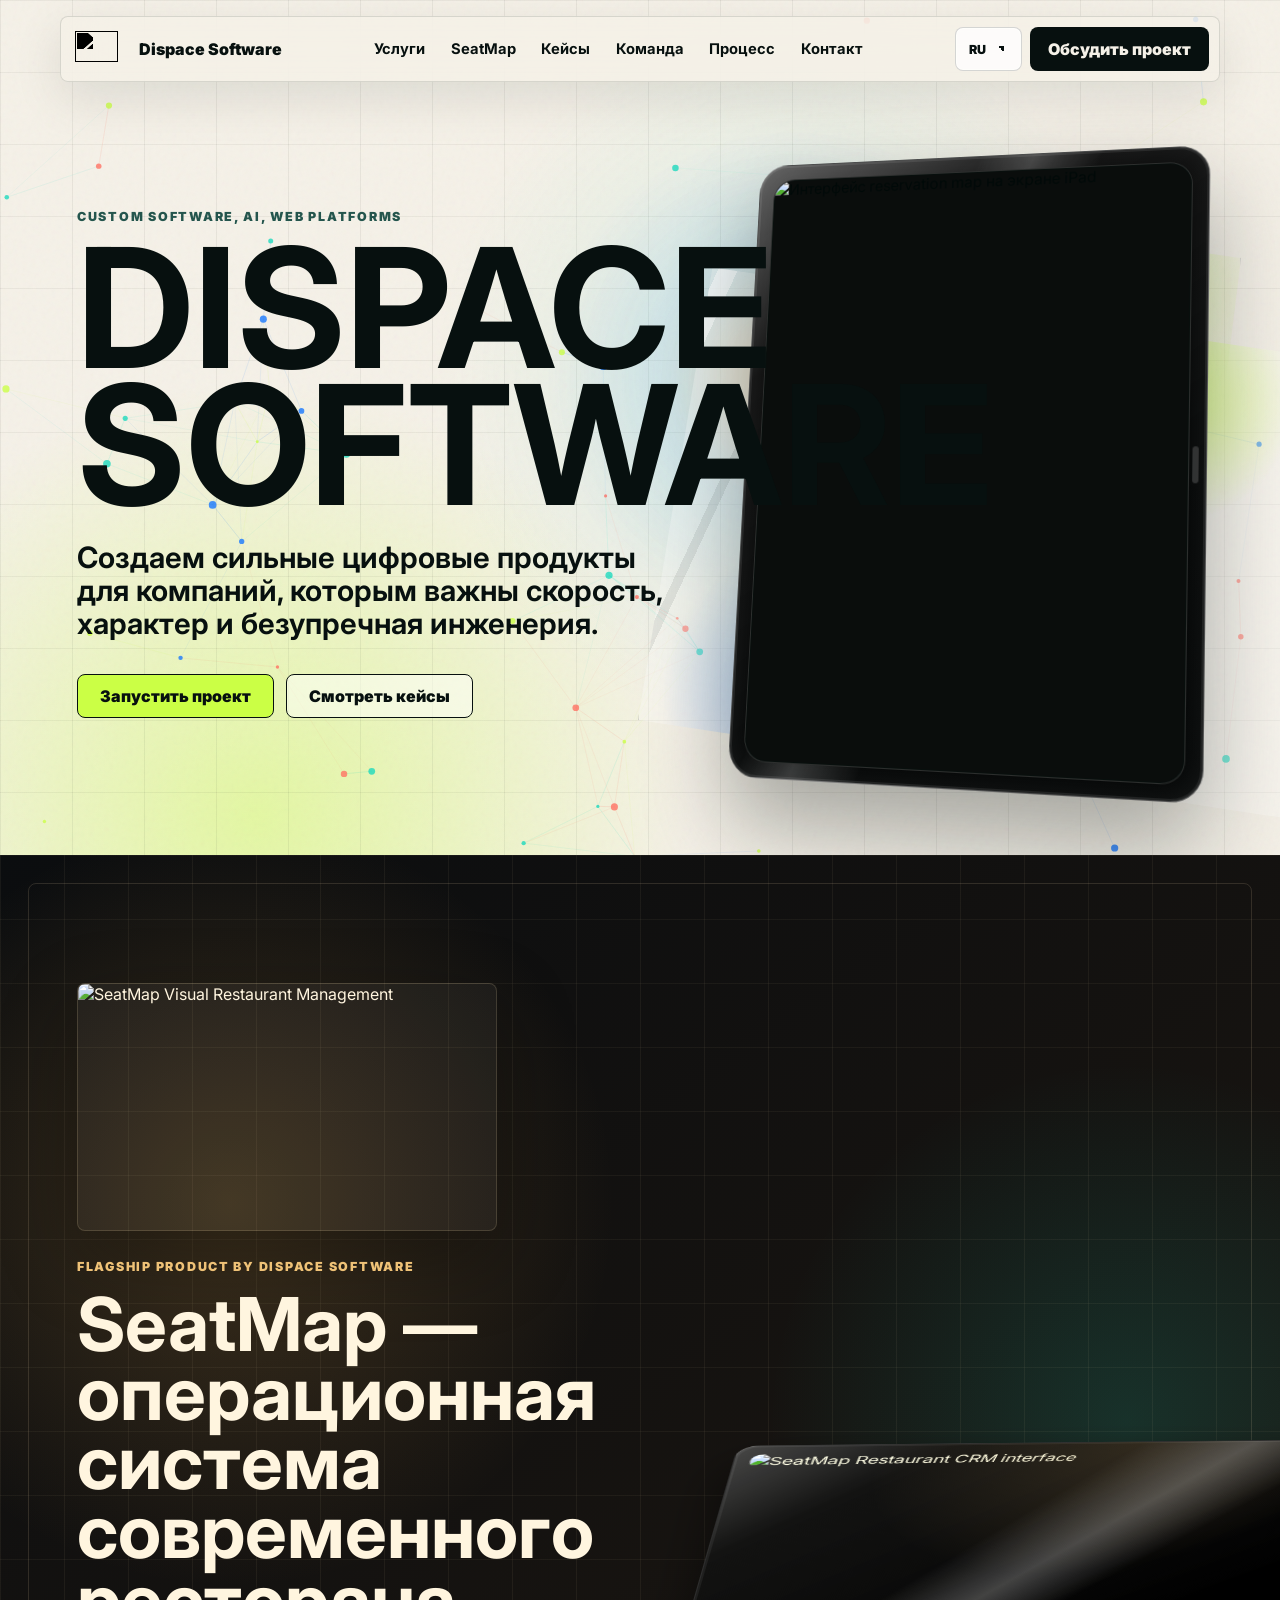
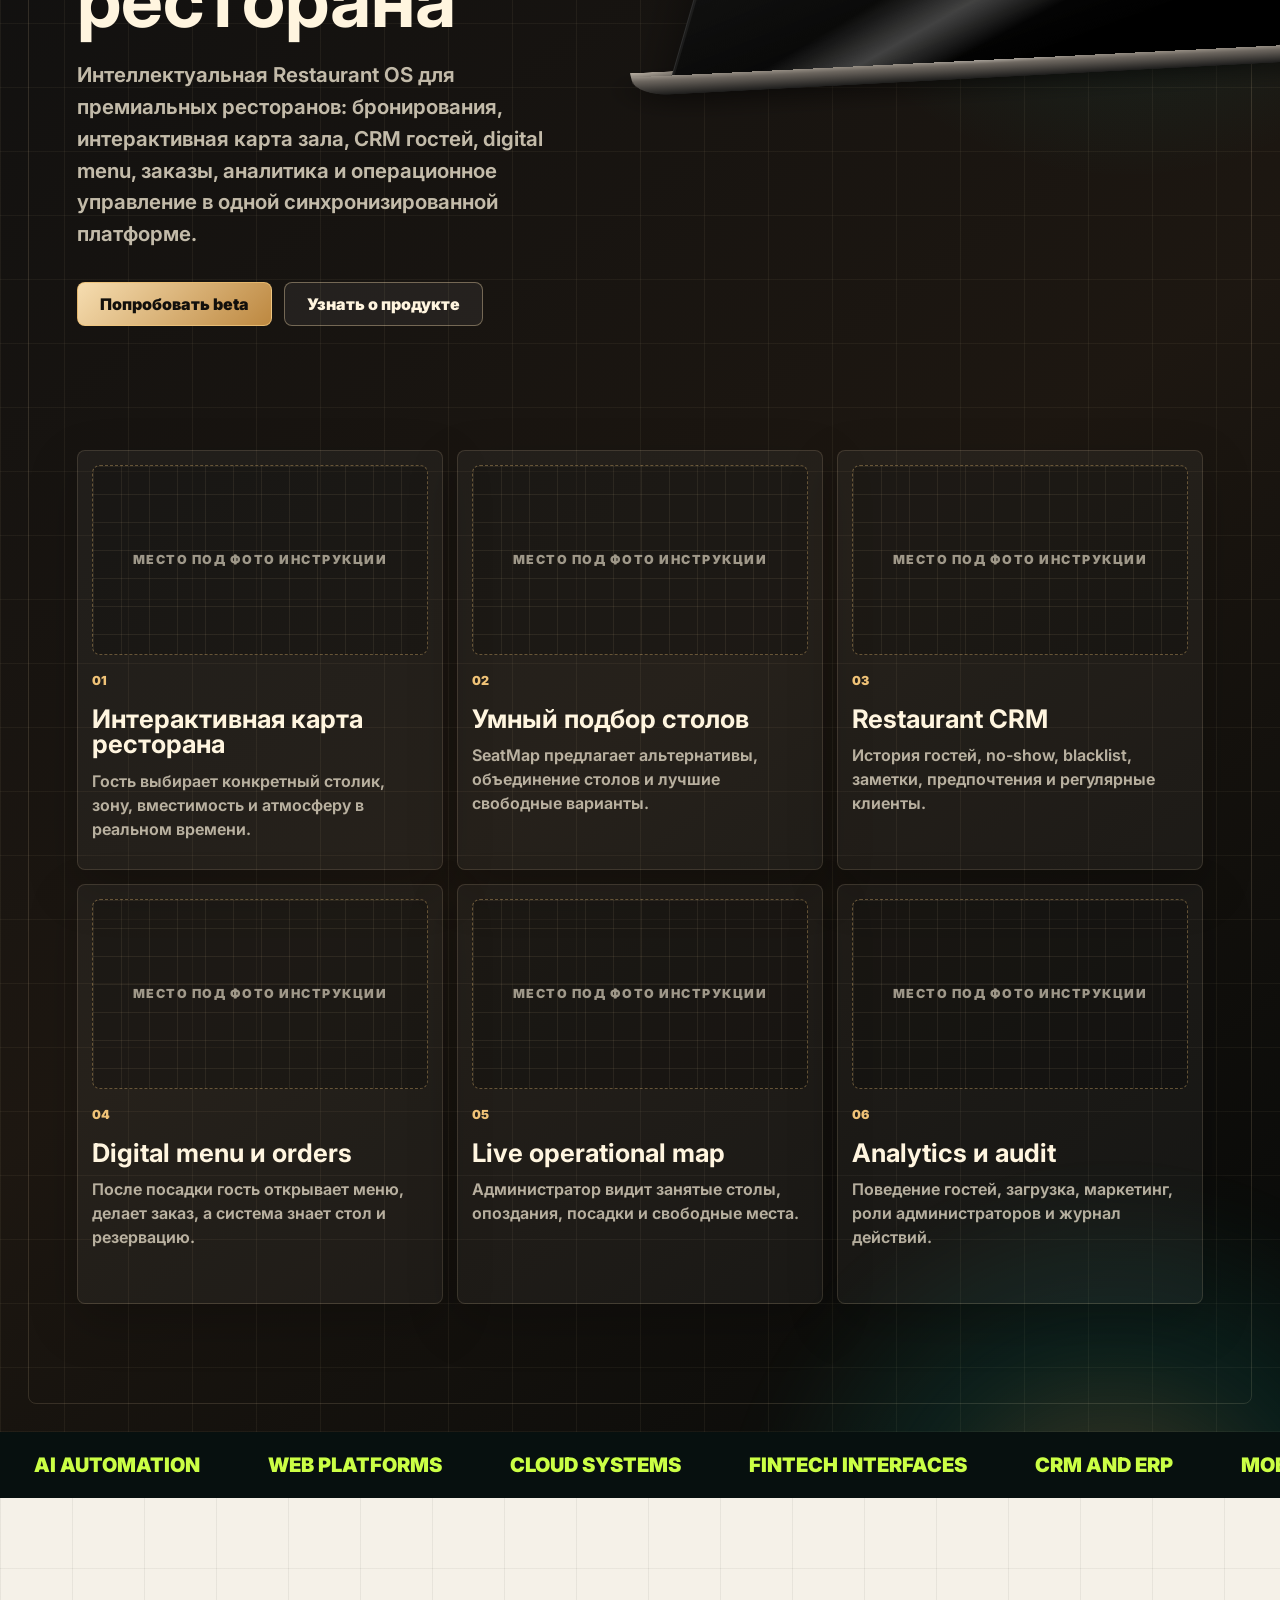
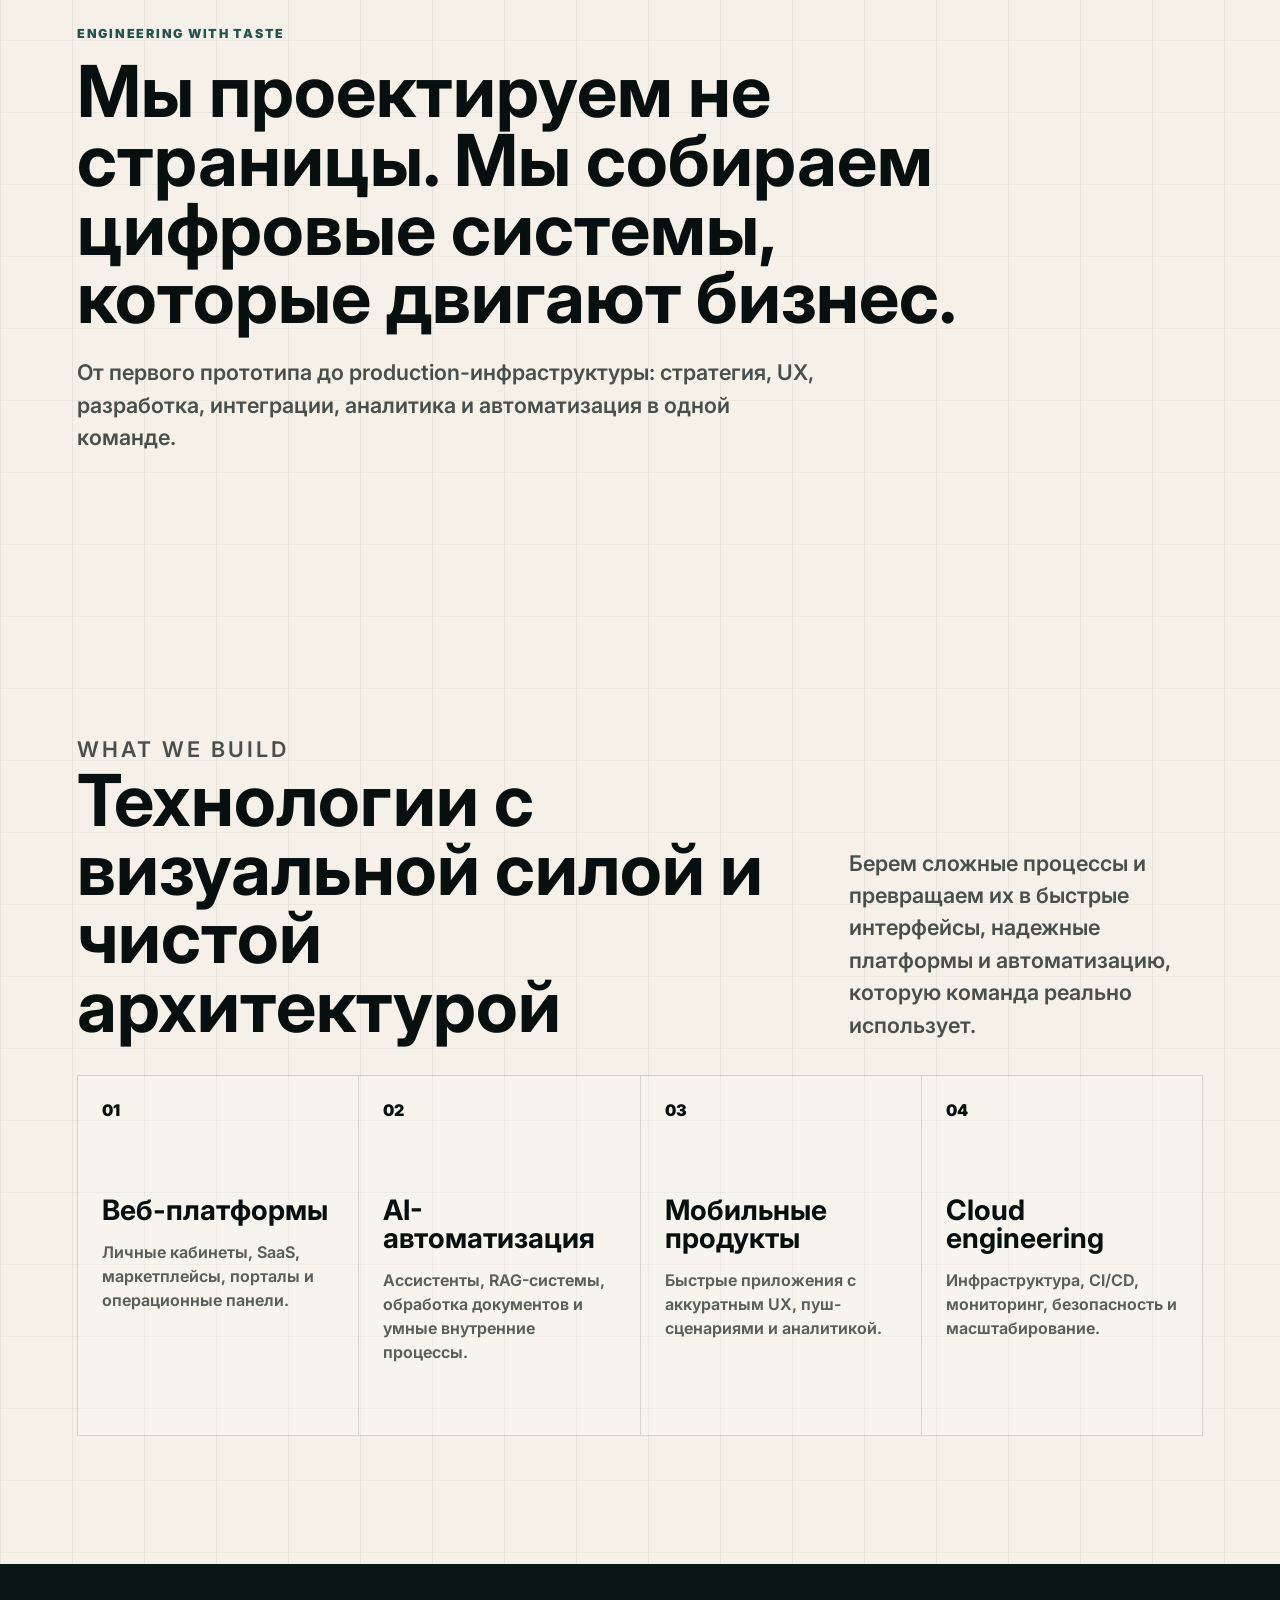
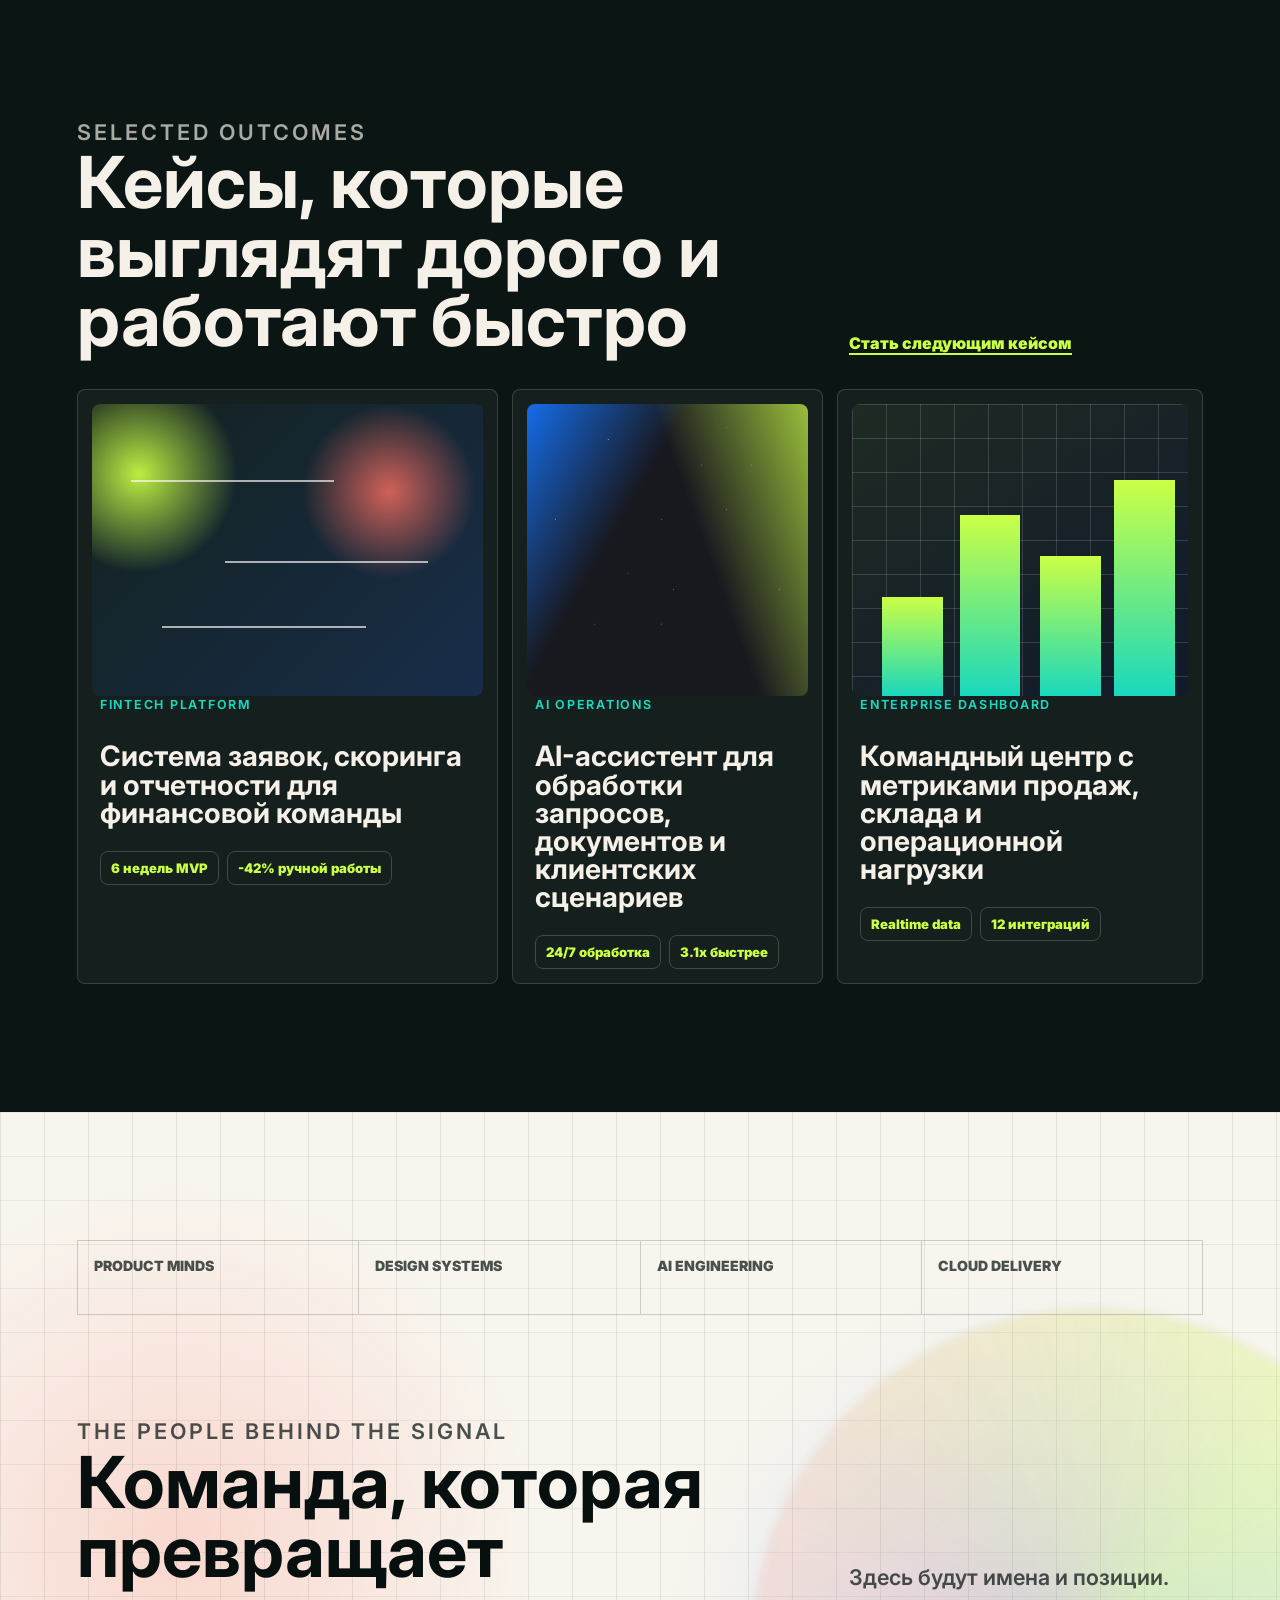
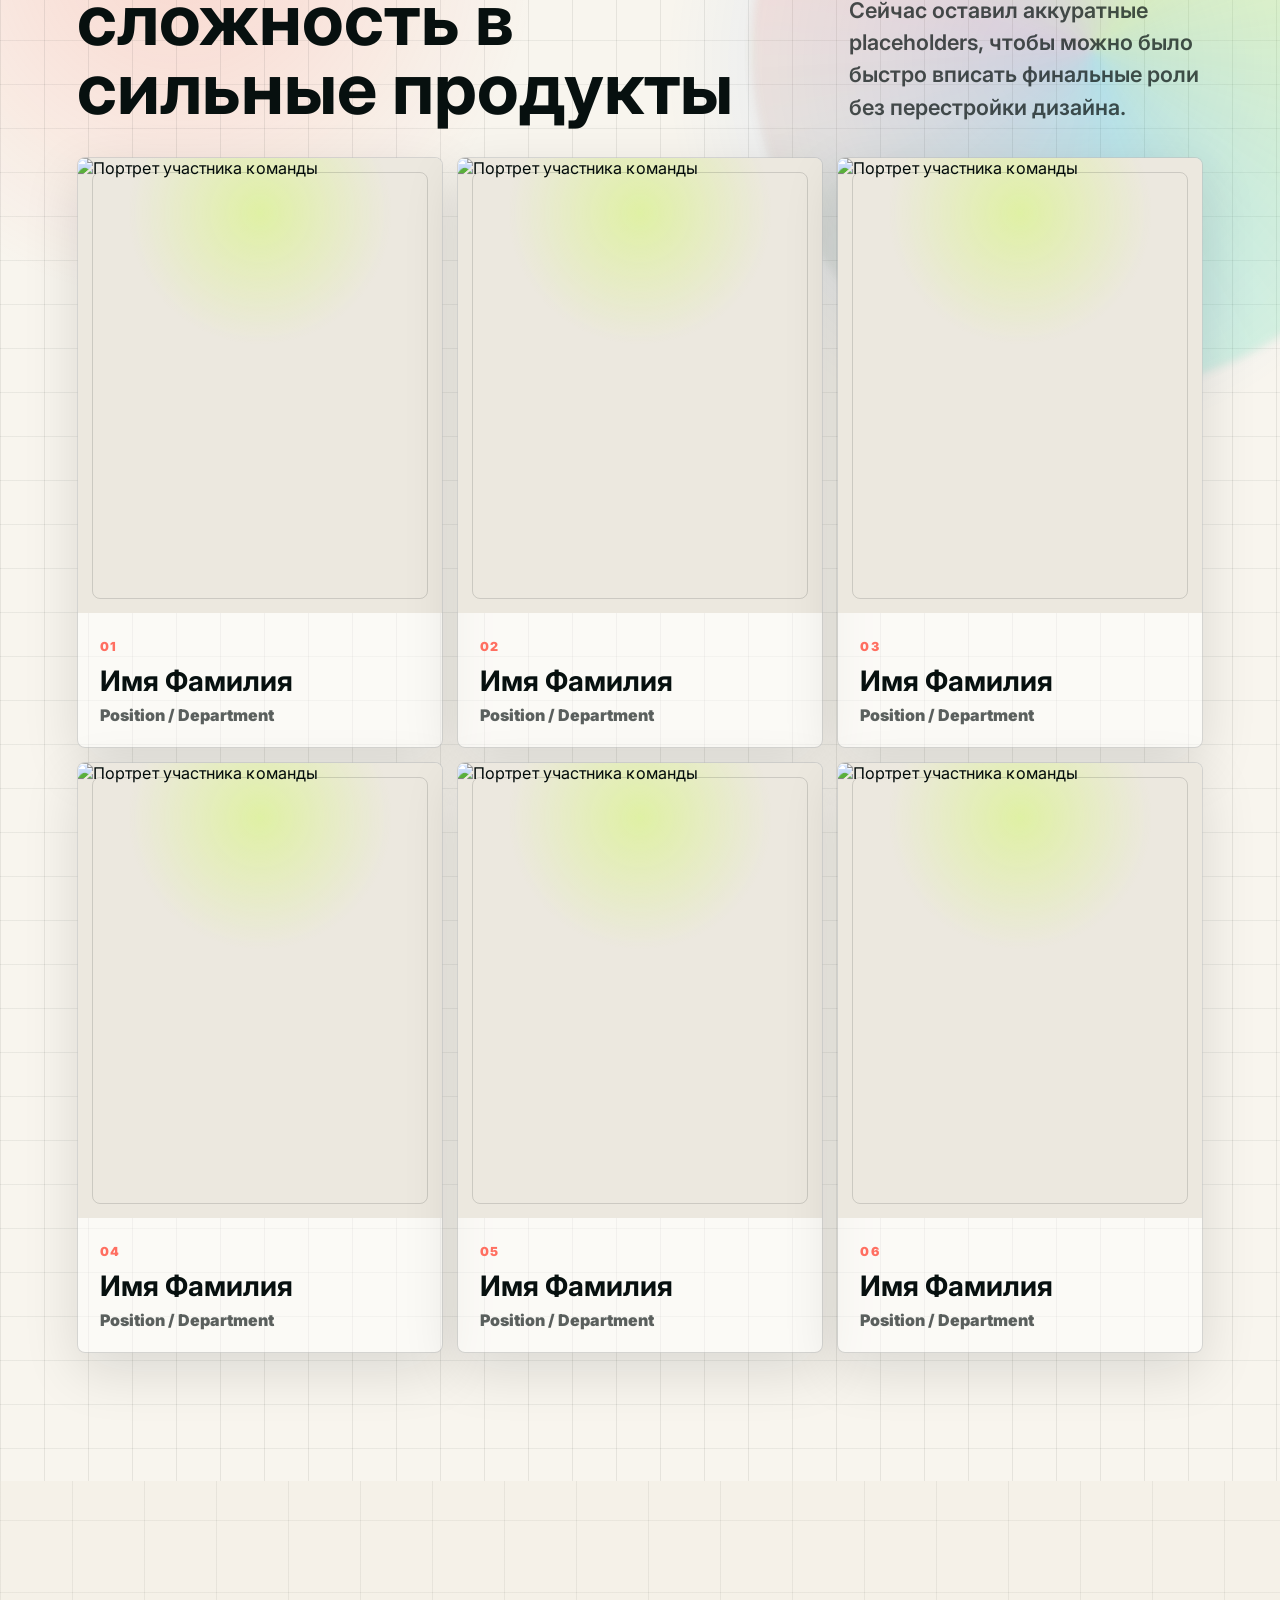
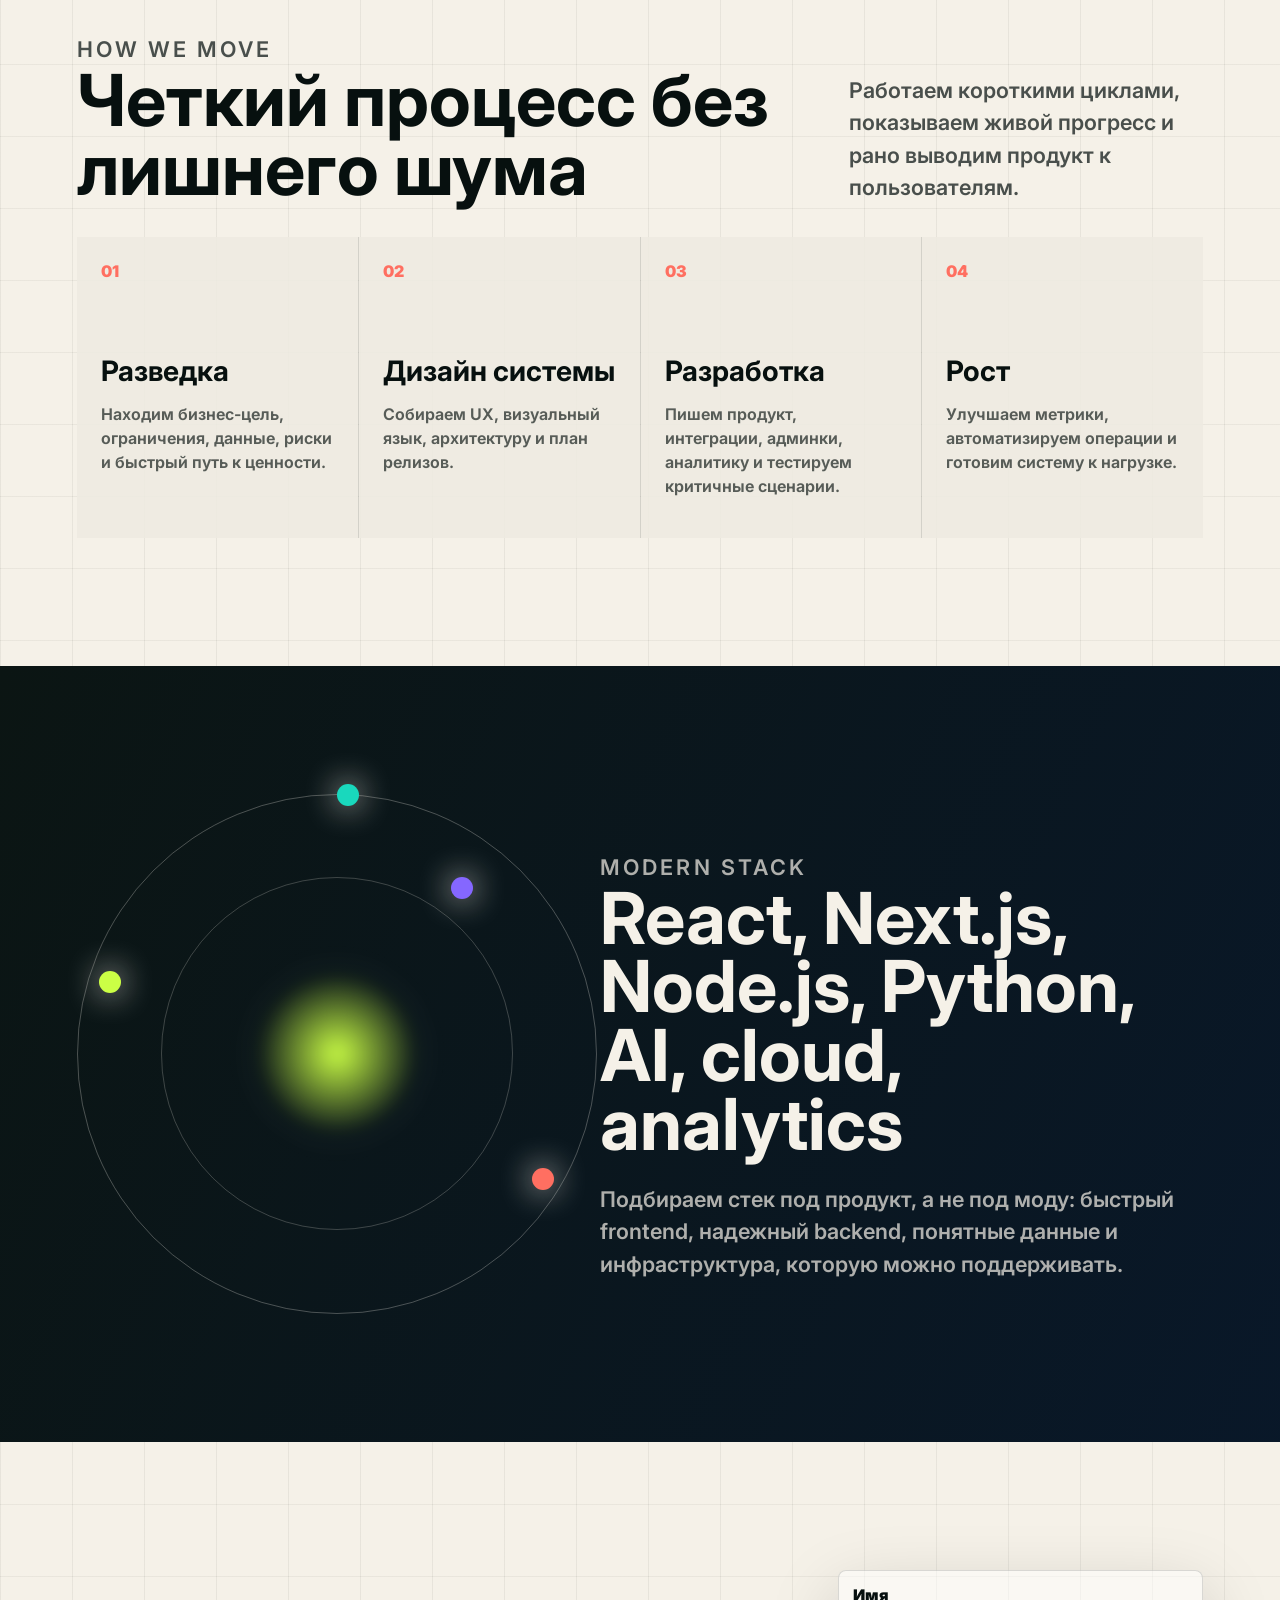
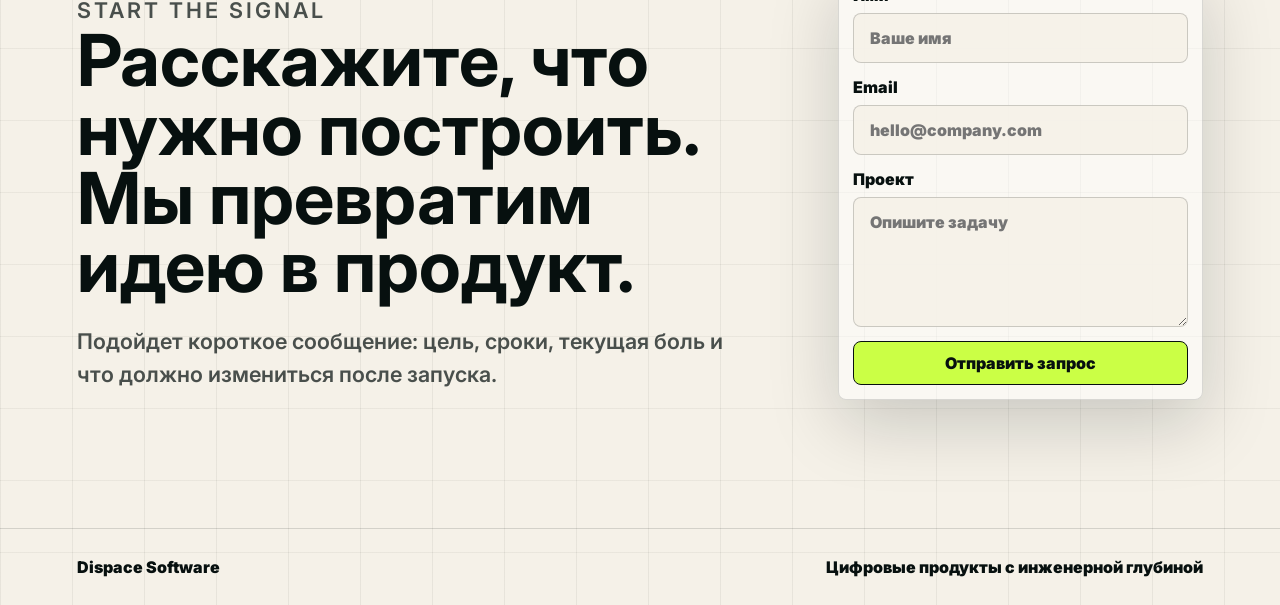
==== index.html @ 6eb5db8c "Add multilingual site and beta command bar" ====
<!doctype html>
<html lang="ru">
  <head>
    <meta charset="UTF-8" />
    <meta name="viewport" content="width=device-width, initial-scale=1.0" />
    <meta
      name="description"
      content="Dispace Software создает цифровые продукты, платформы и автоматизацию для компаний, которым нужен быстрый и красивый технологический рост."
    />
    <title>Dispace Software | IT Company</title>
    <link rel="preconnect" href="https://fonts.googleapis.com" />
    <link rel="preconnect" href="https://fonts.gstatic.com" crossorigin />
    <link
      href="https://fonts.googleapis.com/css2?family=Inter:wght@400;500;600;700;800;900&display=swap"
      rel="stylesheet"
    />
    <link rel="stylesheet" href="styles.css" />
  </head>
  <body>
    <canvas id="field" aria-hidden="true"></canvas>
    <div class="cursor-glow" aria-hidden="true"></div>

    <header class="site-header">
      <a class="brand" href="#top" aria-label="Dispace Software">
        <span class="brand-mark">
          <img src="assets/brand/dispace-logo-transparent.png" alt="" />
        </span>
        <span>Dispace Software</span>
      </a>
      <nav class="main-nav" aria-label="Основная навигация">
        <a href="#services">Услуги</a>
        <a href="#seatmap">SeatMap</a>
        <a href="#work">Кейсы</a>
        <a href="#team">Команда</a>
        <a href="#process">Процесс</a>
        <a href="#contact">Контакт</a>
      </nav>
      <div class="header-actions">
        <label class="site-language" aria-label="Выбор языка сайта">
          <select id="site-language">
            <option value="ru">RU</option>
            <option value="en">EN</option>
            <option value="bg">BG</option>
          </select>
        </label>
        <a class="nav-cta" href="#contact">Обсудить проект</a>
        <button class="menu-toggle" type="button" aria-label="Открыть меню" aria-expanded="false" aria-controls="mobile-menu">
          <span></span>
          <span></span>
          <span></span>
        </button>
      </div>
      <nav class="mobile-menu" id="mobile-menu" aria-label="Мобильная навигация">
        <a href="#services">Услуги</a>
        <a href="#seatmap">SeatMap</a>
        <a href="#work">Кейсы</a>
        <a href="#team">Команда</a>
        <a href="#process">Процесс</a>
        <a href="#contact">Контакт</a>
      </nav>
    </header>

    <main id="top">
      <section class="hero" aria-labelledby="hero-title">
        <div class="hero-copy">
          <p class="eyebrow">Custom software, AI, web platforms</p>
          <h1 id="hero-title">Dispace Software</h1>
          <p class="hero-lead">
            Создаем сильные цифровые продукты для компаний, которым важны скорость,
            характер и безупречная инженерия.
          </p>
          <div class="hero-actions" aria-label="Основные действия">
            <a class="button primary" href="#contact">Запустить проект</a>
            <a class="button secondary" href="#work">Смотреть кейсы</a>
          </div>
        </div>

        <div class="hero-device" aria-label="Пример цифрового продукта на iPad">
          <div class="ipad">
            <div class="ipad-camera"></div>
            <div class="ipad-screen">
              <img src="assets/hero/ipad-screen.jpg" alt="Интерфейс reservation map на экране iPad" />
            </div>
          </div>
          <div class="device-shadow" aria-hidden="true"></div>
        </div>
      </section>

      <section class="seatmap-product" id="seatmap" aria-labelledby="seatmap-title">
        <div class="seatmap-glow" aria-hidden="true"></div>
        <div class="seatmap-copy reveal">
          <div class="seatmap-logo-card">
            <img src="assets/seatmap/seatmap-logo-showcase.jpg" alt="SeatMap Visual Restaurant Management" loading="lazy" decoding="async" />
          </div>
          <p class="section-kicker">Flagship product by DISpace Software</p>
          <h2 id="seatmap-title">SeatMap — операционная система современного ресторана</h2>
          <p>
            Интеллектуальная Restaurant OS для премиальных ресторанов: бронирования,
            интерактивная карта зала, CRM гостей, digital menu, заказы, аналитика и
            операционное управление в одной синхронизированной платформе.
          </p>
          <div class="seatmap-actions">
            <a class="button gold" href="seatmap-beta.html">Попробовать beta</a>
            <a class="button ghost-dark" href="seatmap-guide.html">Узнать о продукте</a>
          </div>
        </div>

        <div class="macbook-wrap reveal" aria-label="SeatMap CRM на MacBook">
          <div class="macbook">
            <div class="macbook-screen">
              <img src="assets/seatmap/seatmap-crm-screen.jpg" alt="SeatMap Restaurant CRM interface" loading="lazy" decoding="async" />
            </div>
            <div class="macbook-base"></div>
          </div>
        </div>

        <div class="seatmap-features" aria-label="Ключевые возможности SeatMap">
          <article class="seatmap-feature reveal">
            <div class="feature-shot placeholder-shot">
              <span>Место под фото инструкции</span>
            </div>
            <span>01</span>
            <h3>Интерактивная карта ресторана</h3>
            <p>Гость выбирает конкретный столик, зону, вместимость и атмосферу в реальном времени.</p>
          </article>
          <article class="seatmap-feature reveal">
            <div class="feature-shot placeholder-shot">
              <span>Место под фото инструкции</span>
            </div>
            <span>02</span>
            <h3>Умный подбор столов</h3>
            <p>SeatMap предлагает альтернативы, объединение столов и лучшие свободные варианты.</p>
          </article>
          <article class="seatmap-feature reveal">
            <div class="feature-shot placeholder-shot">
              <span>Место под фото инструкции</span>
            </div>
            <span>03</span>
            <h3>Restaurant CRM</h3>
            <p>История гостей, no-show, blacklist, заметки, предпочтения и регулярные клиенты.</p>
          </article>
          <article class="seatmap-feature reveal">
            <div class="feature-shot placeholder-shot">
              <span>Место под фото инструкции</span>
            </div>
            <span>04</span>
            <h3>Digital menu и orders</h3>
            <p>После посадки гость открывает меню, делает заказ, а система знает стол и резервацию.</p>
          </article>
          <article class="seatmap-feature reveal">
            <div class="feature-shot placeholder-shot">
              <span>Место под фото инструкции</span>
            </div>
            <span>05</span>
            <h3>Live operational map</h3>
            <p>Администратор видит занятые столы, опоздания, посадки и свободные места.</p>
          </article>
          <article class="seatmap-feature reveal">
            <div class="feature-shot placeholder-shot">
              <span>Место под фото инструкции</span>
            </div>
            <span>06</span>
            <h3>Analytics и audit</h3>
            <p>Поведение гостей, загрузка, маркетинг, роли администраторов и журнал действий.</p>
          </article>
        </div>
      </section>

      <section class="ticker" aria-label="Технологические направления">
        <div class="ticker-track">
          <span>AI automation</span>
          <span>Web platforms</span>
          <span>Cloud systems</span>
          <span>Fintech interfaces</span>
          <span>CRM and ERP</span>
          <span>Mobile products</span>
          <span>Data dashboards</span>
          <span>Cyber resilience</span>
          <span>AI automation</span>
          <span>Web platforms</span>
          <span>Cloud systems</span>
          <span>Fintech interfaces</span>
        </div>
      </section>

      <section class="section intro reveal">
        <div class="section-kicker">Engineering with taste</div>
        <h2>Мы проектируем не страницы. Мы собираем цифровые системы, которые двигают бизнес.</h2>
        <p>
          От первого прототипа до production-инфраструктуры: стратегия, UX, разработка,
          интеграции, аналитика и автоматизация в одной команде.
        </p>
      </section>

      <section class="section services" id="services" aria-labelledby="services-title">
        <div class="section-heading reveal">
          <div>
            <p class="section-kicker">What we build</p>
            <h2 id="services-title">Технологии с визуальной силой и чистой архитектурой</h2>
          </div>
          <p>
            Берем сложные процессы и превращаем их в быстрые интерфейсы, надежные
            платформы и автоматизацию, которую команда реально использует.
          </p>
        </div>

        <div class="service-grid">
          <article class="service-card reveal">
            <span class="card-index">01</span>
            <h3>Веб-платформы</h3>
            <p>Личные кабинеты, SaaS, маркетплейсы, порталы и операционные панели.</p>
          </article>
          <article class="service-card reveal">
            <span class="card-index">02</span>
            <h3>AI-автоматизация</h3>
            <p>Ассистенты, RAG-системы, обработка документов и умные внутренние процессы.</p>
          </article>
          <article class="service-card reveal">
            <span class="card-index">03</span>
            <h3>Мобильные продукты</h3>
            <p>Быстрые приложения с аккуратным UX, пуш-сценариями и аналитикой.</p>
          </article>
          <article class="service-card reveal">
            <span class="card-index">04</span>
            <h3>Cloud engineering</h3>
            <p>Инфраструктура, CI/CD, мониторинг, безопасность и масштабирование.</p>
          </article>
        </div>
      </section>

      <section class="showcase" id="work" aria-labelledby="work-title">
        <div class="section-heading reveal">
          <div>
            <p class="section-kicker">Selected outcomes</p>
            <h2 id="work-title">Кейсы, которые выглядят дорого и работают быстро</h2>
          </div>
          <a class="text-link" href="#contact">Стать следующим кейсом</a>
        </div>

        <div class="case-grid">
          <article class="case-card reveal">
            <div class="case-visual aurora">
              <span></span><span></span><span></span>
            </div>
            <p class="case-type">Fintech platform</p>
            <h3>Система заявок, скоринга и отчетности для финансовой команды</h3>
            <div class="case-stats">
              <span>6 недель MVP</span>
              <span>-42% ручной работы</span>
            </div>
          </article>
          <article class="case-card reveal">
            <div class="case-visual prism">
              <span></span><span></span><span></span><span></span>
            </div>
            <p class="case-type">AI operations</p>
            <h3>AI-ассистент для обработки запросов, документов и клиентских сценариев</h3>
            <div class="case-stats">
              <span>24/7 обработка</span>
              <span>3.1x быстрее</span>
            </div>
          </article>
          <article class="case-card reveal">
            <div class="case-visual gridscape">
              <span></span><span></span><span></span><span></span>
            </div>
            <p class="case-type">Enterprise dashboard</p>
            <h3>Командный центр с метриками продаж, склада и операционной нагрузки</h3>
            <div class="case-stats">
              <span>Realtime data</span>
              <span>12 интеграций</span>
            </div>
          </article>
        </div>
      </section>

      <section class="team" id="team" aria-labelledby="team-title">
        <div class="team-ribbon" aria-hidden="true">
          <span>Product minds</span>
          <span>Design systems</span>
          <span>AI engineering</span>
          <span>Cloud delivery</span>
        </div>

        <div class="section-heading reveal">
          <div>
            <p class="section-kicker">The people behind the signal</p>
            <h2 id="team-title">Команда, которая превращает сложность в сильные продукты</h2>
          </div>
          <p>
            Здесь будут имена и позиции. Сейчас оставил аккуратные placeholders, чтобы
            можно было быстро вписать финальные роли без перестройки дизайна.
          </p>
        </div>

        <div class="team-grid" aria-label="Участники команды">
          <article class="team-card reveal">
            <div class="team-photo">
              <img src="assets/team/team-01.jpeg" alt="Портрет участника команды" loading="lazy" decoding="async" />
            </div>
            <div class="team-card-copy">
              <span>01</span>
              <h3>Имя Фамилия</h3>
              <p>Position / Department</p>
            </div>
          </article>
          <article class="team-card reveal">
            <div class="team-photo">
              <img src="assets/team/team-02.jpeg" alt="Портрет участника команды" loading="lazy" decoding="async" />
            </div>
            <div class="team-card-copy">
              <span>02</span>
              <h3>Имя Фамилия</h3>
              <p>Position / Department</p>
            </div>
          </article>
          <article class="team-card reveal">
            <div class="team-photo">
              <img src="assets/team/team-06.jpg" alt="Портрет участника команды" loading="lazy" decoding="async" />
            </div>
            <div class="team-card-copy">
              <span>03</span>
              <h3>Имя Фамилия</h3>
              <p>Position / Department</p>
            </div>
          </article>
          <article class="team-card reveal">
            <div class="team-photo">
              <img src="assets/team/team-03.jpeg" alt="Портрет участника команды" loading="lazy" decoding="async" />
            </div>
            <div class="team-card-copy">
              <span>04</span>
              <h3>Имя Фамилия</h3>
              <p>Position / Department</p>
            </div>
          </article>
          <article class="team-card reveal">
            <div class="team-photo">
              <img src="assets/team/team-05.jpeg" alt="Портрет участника команды" loading="lazy" decoding="async" />
            </div>
            <div class="team-card-copy">
              <span>05</span>
              <h3>Имя Фамилия</h3>
              <p>Position / Department</p>
            </div>
          </article>
          <article class="team-card reveal">
            <div class="team-photo">
              <img src="assets/team/team-04.jpeg" alt="Портрет участника команды" loading="lazy" decoding="async" />
            </div>
            <div class="team-card-copy">
              <span>06</span>
              <h3>Имя Фамилия</h3>
              <p>Position / Department</p>
            </div>
          </article>
        </div>
      </section>

      <section class="section process" id="process" aria-labelledby="process-title">
        <div class="section-heading reveal">
          <div>
            <p class="section-kicker">How we move</p>
            <h2 id="process-title">Четкий процесс без лишнего шума</h2>
          </div>
          <p>Работаем короткими циклами, показываем живой прогресс и рано выводим продукт к пользователям.</p>
        </div>

        <div class="process-rail">
          <div class="process-step reveal">
            <span>01</span>
            <h3>Разведка</h3>
            <p>Находим бизнес-цель, ограничения, данные, риски и быстрый путь к ценности.</p>
          </div>
          <div class="process-step reveal">
            <span>02</span>
            <h3>Дизайн системы</h3>
            <p>Собираем UX, визуальный язык, архитектуру и план релизов.</p>
          </div>
          <div class="process-step reveal">
            <span>03</span>
            <h3>Разработка</h3>
            <p>Пишем продукт, интеграции, админки, аналитику и тестируем критичные сценарии.</p>
          </div>
          <div class="process-step reveal">
            <span>04</span>
            <h3>Рост</h3>
            <p>Улучшаем метрики, автоматизируем операции и готовим систему к нагрузке.</p>
          </div>
        </div>
      </section>

      <section class="stack-band" aria-label="Технологический стек">
        <div class="stack-orbit" aria-hidden="true">
          <span></span><span></span><span></span><span></span>
        </div>
        <div class="stack-copy reveal">
          <p class="section-kicker">Modern stack</p>
          <h2>React, Next.js, Node.js, Python, AI, cloud, analytics</h2>
          <p>
            Подбираем стек под продукт, а не под моду: быстрый frontend, надежный backend,
            понятные данные и инфраструктура, которую можно поддерживать.
          </p>
        </div>
      </section>

      <section class="contact" id="contact" aria-labelledby="contact-title">
        <div class="contact-copy reveal">
          <p class="section-kicker">Start the signal</p>
          <h2 id="contact-title">Расскажите, что нужно построить. Мы превратим идею в продукт.</h2>
          <p>
            Подойдет короткое сообщение: цель, сроки, текущая боль и что должно измениться после запуска.
          </p>
        </div>
        <form class="contact-form reveal">
          <label>
            <span>Имя</span>
            <input type="text" name="name" placeholder="Ваше имя" />
          </label>
          <label>
            <span>Email</span>
            <input type="email" name="email" placeholder="hello@company.com" />
          </label>
          <label>
            <span>Проект</span>
            <textarea name="message" rows="5" placeholder="Опишите задачу"></textarea>
          </label>
          <button class="button primary" type="submit">Отправить запрос</button>
        </form>
      </section>
    </main>

    <footer class="site-footer">
      <span>Dispace Software</span>
      <span>Digital products with engineering depth</span>
    </footer>

    <script src="script.js"></script>
  </body>
</html>
---- styles.css ----
:root {
  --ink: #07100f;
  --paper: #f5f1e8;
  --mist: rgba(255, 255, 255, 0.68);
  --line: rgba(7, 16, 15, 0.14);
  --lime: #cbff45;
  --teal: #19d8bd;
  --coral: #ff6f61;
  --violet: #8567ff;
  --blue: #1476ff;
  --shadow: 0 24px 70px rgba(7, 16, 15, 0.18);
  --radius: 8px;
}

* {
  box-sizing: border-box;
}

html {
  scroll-behavior: smooth;
  width: 100%;
  max-width: 100%;
  overflow-x: hidden;
}

body {
  margin: 0;
  min-width: 320px;
  width: 100%;
  max-width: 100%;
  font-family: Inter, system-ui, -apple-system, BlinkMacSystemFont, "Segoe UI", sans-serif;
  color: var(--ink);
  background:
    linear-gradient(90deg, rgba(7, 16, 15, 0.06) 1px, transparent 1px) 0 0 / 72px 72px,
    linear-gradient(rgba(7, 16, 15, 0.05) 1px, transparent 1px) 0 0 / 72px 72px,
    radial-gradient(circle at 20% 8%, rgba(203, 255, 69, 0.42), transparent 34vw),
    radial-gradient(circle at 82% 18%, rgba(25, 216, 189, 0.34), transparent 30vw),
    var(--paper);
  overflow-x: clip;
  position: relative;
}

img {
  max-width: 100%;
}

main,
section,
footer {
  max-width: 100%;
}

body::before {
  position: fixed;
  inset: 0;
  z-index: 0;
  pointer-events: none;
  content: "";
  background-image: url("data:image/svg+xml,%3Csvg viewBox='0 0 220 220' xmlns='http://www.w3.org/2000/svg'%3E%3Cfilter id='n'%3E%3CfeTurbulence type='fractalNoise' baseFrequency='.85' numOctaves='3' stitchTiles='stitch'/%3E%3C/filter%3E%3Crect width='220' height='220' filter='url(%23n)' opacity='.22'/%3E%3C/svg%3E");
  mix-blend-mode: multiply;
  opacity: 0.18;
}

a {
  color: inherit;
  text-decoration: none;
}

button,
input,
textarea {
  font: inherit;
}

#field {
  position: fixed;
  inset: 0;
  z-index: 0;
  width: 100%;
  height: 100%;
  pointer-events: none;
}

.cursor-glow {
  position: fixed;
  z-index: 1;
  width: 32rem;
  height: 32rem;
  border-radius: 50%;
  background: radial-gradient(circle, rgba(255, 111, 97, 0.32), rgba(20, 118, 255, 0.14) 34%, transparent 68%);
  filter: blur(12px);
  opacity: 0.75;
  transform: translate(-50%, -50%);
  pointer-events: none;
}

main,
.site-footer {
  position: relative;
  z-index: 2;
  overflow-x: clip;
}

.site-header {
  position: fixed;
  top: 16px;
  left: 50%;
  z-index: 20;
  display: grid;
  grid-template-columns: auto 1fr auto;
  align-items: center;
  width: min(1160px, calc(100% - 32px));
  max-width: calc(100vw - 32px);
  min-height: 64px;
  padding: 10px;
  border: 1px solid rgba(7, 16, 15, 0.12);
  border-radius: 8px;
  background: rgba(245, 241, 232, 0.76);
  backdrop-filter: blur(22px);
  box-shadow: 0 16px 50px rgba(7, 16, 15, 0.1);
  transform: translateX(-50%);
}

.brand,
.main-nav,
.header-actions,
.hero-actions,
.case-stats,
.site-footer {
  display: flex;
  align-items: center;
}

.brand {
  gap: 10px;
  font-weight: 900;
  letter-spacing: 0;
}

.brand-mark {
  display: grid;
  width: 58px;
  height: 42px;
  place-items: center;
  border-radius: 8px;
  background: transparent;
  box-shadow: none;
  overflow: hidden;
}

.brand-mark img {
  width: 86%;
  height: 86%;
  object-fit: contain;
  object-position: center;
  filter: brightness(0) contrast(1.12);
}

.main-nav {
  justify-content: center;
  gap: clamp(12px, 2vw, 30px);
  font-size: 0.92rem;
  font-weight: 700;
}

.main-nav a {
  position: relative;
}

.main-nav a::after {
  position: absolute;
  right: 0;
  bottom: -8px;
  left: 0;
  height: 2px;
  content: "";
  background: var(--coral);
  transform: scaleX(0);
  transform-origin: left;
  transition: transform 180ms ease;
}

.main-nav a:hover::after {
  transform: scaleX(1);
}

.menu-toggle,
.mobile-menu {
  display: none;
}

.header-actions {
  justify-content: flex-end;
  gap: 8px;
}

.site-language {
  position: relative;
  display: inline-flex;
  align-items: center;
}

.site-language select {
  min-height: 44px;
  border: 1px solid rgba(3, 12, 13, 0.16);
  border-radius: 8px;
  padding: 0 34px 0 13px;
  color: var(--ink);
  background:
    linear-gradient(45deg, transparent 50%, var(--ink) 50%) calc(100% - 17px) 18px / 6px 6px no-repeat,
    rgba(255, 255, 255, 0.74);
  box-shadow: inset 0 0 0 1px rgba(255, 255, 255, 0.38);
  cursor: pointer;
  appearance: none;
  font: inherit;
  font-size: 0.78rem;
  font-weight: 900;
  outline: none;
}

.site-language select:focus {
  border-color: var(--acid);
  box-shadow: 0 0 0 3px rgba(198, 255, 45, 0.28);
}

.nav-cta,
.button {
  display: inline-flex;
  min-height: 44px;
  align-items: center;
  justify-content: center;
  border-radius: 8px;
  font-weight: 900;
}

.nav-cta {
  padding: 0 18px;
  color: var(--paper);
  background: var(--ink);
}

.hero {
  position: relative;
  display: grid;
  grid-template-columns: minmax(0, 0.94fr) minmax(320px, 0.74fr);
  gap: clamp(24px, 4vw, 64px);
  align-items: center;
  min-height: 92vh;
  padding: clamp(130px, 16vh, 190px) clamp(20px, 6vw, 84px) clamp(42px, 8vh, 86px);
  overflow: hidden;
}

.hero-copy {
  position: relative;
  z-index: 3;
}

.hero::after {
  position: absolute;
  right: -8vw;
  bottom: 4vh;
  width: min(58vw, 760px);
  aspect-ratio: 1.35;
  border: 1px solid rgba(7, 16, 15, 0.16);
  content: "";
  background:
    linear-gradient(115deg, transparent 8%, rgba(255, 255, 255, 0.56) 8% 10%, transparent 10% 18%, rgba(7, 16, 15, 0.08) 18% 19%, transparent 19%),
    radial-gradient(circle at 72% 24%, rgba(203, 255, 69, 0.6), transparent 18%),
    radial-gradient(circle at 24% 78%, rgba(20, 118, 255, 0.38), transparent 22%),
    rgba(255, 255, 255, 0.28);
  clip-path: polygon(10% 0, 100% 18%, 88% 100%, 0 82%);
  animation: floatShape 8s ease-in-out infinite;
  z-index: -1;
}

.eyebrow,
.section-kicker,
.case-type {
  margin: 0 0 16px;
  color: #24554d;
  font-size: 0.78rem;
  font-weight: 900;
  letter-spacing: 0.14em;
  text-transform: uppercase;
}

.hero h1 {
  width: min-content;
  max-width: 100%;
  margin: 0;
  font-size: clamp(4.2rem, 13vw, 12.8rem);
  line-height: 0.82;
  letter-spacing: 0;
  text-transform: uppercase;
}

.hero-lead {
  max-width: 760px;
  margin: 28px 0 0;
  font-size: clamp(1.18rem, 2.3vw, 2.25rem);
  line-height: 1.12;
  font-weight: 650;
}

.hero-actions {
  flex-wrap: wrap;
  gap: 12px;
  margin-top: 34px;
}

.button {
  position: relative;
  min-width: 178px;
  padding: 0 22px;
  border: 1px solid var(--ink);
  cursor: pointer;
  overflow: hidden;
  transition: transform 160ms ease, box-shadow 160ms ease;
}

.button::before {
  position: absolute;
  inset: 0;
  content: "";
  background: linear-gradient(90deg, transparent, rgba(255, 255, 255, 0.5), transparent);
  transform: translateX(-120%);
  transition: transform 520ms ease;
}

.button:hover {
  transform: translateY(-2px);
  box-shadow: 0 18px 30px rgba(7, 16, 15, 0.16);
}

.button:hover::before {
  transform: translateX(120%);
}

.primary {
  color: var(--ink);
  background: var(--lime);
}

.secondary {
  background: rgba(255, 255, 255, 0.5);
}

.gold {
  border-color: rgba(239, 194, 119, 0.78);
  color: #12100c;
  background: linear-gradient(135deg, #f6ddb0, #bd8840);
}

.ghost-dark {
  border-color: rgba(246, 221, 176, 0.38);
  color: #fff5df;
  background: rgba(255, 255, 255, 0.06);
}

.hero-device {
  position: relative;
  display: flex;
  align-items: center;
  justify-content: center;
  min-height: min(70vh, 720px);
  perspective: 1400px;
  max-width: 100%;
  overflow: visible;
}

.hero-device::before,
.hero-device::after {
  position: absolute;
  content: "";
  pointer-events: none;
}

.hero-device::before {
  inset: 8% -8% 10% 8%;
  border: 1px solid rgba(7, 16, 15, 0.12);
  background:
    linear-gradient(135deg, rgba(255, 255, 255, 0.42), transparent 42%),
    radial-gradient(circle at 76% 18%, rgba(203, 255, 69, 0.42), transparent 24%),
    radial-gradient(circle at 16% 80%, rgba(25, 216, 189, 0.34), transparent 28%);
  clip-path: polygon(8% 0, 100% 12%, 88% 100%, 0 84%);
  animation: floatShape 8s ease-in-out infinite;
}

.hero-device::after {
  right: 2%;
  bottom: 6%;
  width: 64%;
  height: 18%;
  border-radius: 50%;
  background: radial-gradient(ellipse, rgba(7, 16, 15, 0.28), transparent 68%);
  filter: blur(22px);
  transform: rotate(-9deg);
}

.ipad {
  position: relative;
  z-index: 2;
  width: min(42vw, 560px);
  min-width: 320px;
  aspect-ratio: 4 / 5.4;
  padding: clamp(10px, 1.2vw, 16px);
  border: 1px solid rgba(255, 255, 255, 0.28);
  border-radius: clamp(22px, 2.4vw, 34px);
  background:
    linear-gradient(145deg, rgba(255, 255, 255, 0.32), rgba(12, 14, 14, 0.16) 24%, rgba(5, 7, 7, 0.94) 70%),
    #111;
  box-shadow:
    0 42px 90px rgba(7, 16, 15, 0.34),
    inset 0 0 0 2px rgba(255, 255, 255, 0.08),
    inset 0 0 34px rgba(255, 255, 255, 0.08);
  transform: rotateX(8deg) rotateY(-13deg) rotateZ(2deg);
  transform-style: preserve-3d;
  animation: ipadFloat 6.5s ease-in-out infinite;
}

.ipad::before {
  position: absolute;
  inset: 0;
  border-radius: inherit;
  content: "";
  background: linear-gradient(110deg, transparent 0 34%, rgba(255, 255, 255, 0.24) 42%, transparent 52%);
  mix-blend-mode: screen;
  opacity: 0.78;
  pointer-events: none;
}

.ipad-camera {
  position: absolute;
  top: 50%;
  right: 7px;
  z-index: 4;
  width: 6px;
  height: 36px;
  border-radius: 999px;
  background: rgba(255, 255, 255, 0.16);
  transform: translateY(-50%);
}

.ipad-screen {
  position: relative;
  height: 100%;
  border: 1px solid rgba(255, 255, 255, 0.14);
  border-radius: clamp(16px, 1.8vw, 24px);
  background: #0a0d0c;
  overflow: hidden;
  box-shadow: inset 0 0 0 1px rgba(7, 16, 15, 0.72);
}

.ipad-screen img {
  width: 100%;
  height: 100%;
  object-fit: cover;
  object-position: center top;
  filter: saturate(1.05) contrast(1.06);
}

.device-shadow {
  position: absolute;
  z-index: 1;
  bottom: 8%;
  left: 14%;
  width: 76%;
  height: 20%;
  border-radius: 50%;
  background: radial-gradient(ellipse, rgba(20, 118, 255, 0.22), rgba(25, 216, 189, 0.14) 38%, transparent 72%);
  filter: blur(18px);
  animation: shadowPulse 6.5s ease-in-out infinite;
}

.seatmap-product {
  position: relative;
  --mac-open: 0;
  display: grid;
  grid-template-columns: minmax(0, 0.78fr) minmax(320px, 0.92fr);
  gap: clamp(28px, 5vw, 78px);
  align-items: center;
  padding: clamp(82px, 10vw, 146px) clamp(20px, 6vw, 84px);
  color: #fff5df;
  background:
    linear-gradient(90deg, rgba(246, 221, 176, 0.06) 1px, transparent 1px) 0 0 / 64px 64px,
    linear-gradient(rgba(246, 221, 176, 0.05) 1px, transparent 1px) 0 0 / 64px 64px,
    radial-gradient(circle at 18% 16%, rgba(205, 152, 72, 0.24), transparent 30vw),
    radial-gradient(circle at 88% 26%, rgba(25, 216, 189, 0.15), transparent 28vw),
    linear-gradient(145deg, #0b0d0f, #1d1711 62%, #070908);
  overflow: hidden;
  isolation: isolate;
}

.seatmap-product::before {
  position: absolute;
  inset: 28px;
  border: 1px solid rgba(246, 221, 176, 0.14);
  border-radius: 8px;
  content: "";
  pointer-events: none;
}

.seatmap-glow {
  position: absolute;
  right: -18%;
  bottom: -24%;
  width: 62vw;
  aspect-ratio: 1;
  border-radius: 50%;
  background: radial-gradient(circle, rgba(239, 194, 119, 0.28), rgba(25, 216, 189, 0.1) 38%, transparent 68%);
  filter: blur(24px);
  animation: shadowPulse 8s ease-in-out infinite;
}

.seatmap-copy,
.macbook-wrap,
.seatmap-features {
  position: relative;
  z-index: 1;
}

.seatmap-logo-card {
  width: min(420px, 100%);
  margin-bottom: 28px;
  border: 1px solid rgba(246, 221, 176, 0.16);
  border-radius: 8px;
  background: rgba(255, 255, 255, 0.04);
  overflow: hidden;
  box-shadow: 0 28px 80px rgba(0, 0, 0, 0.32);
}

.seatmap-logo-card img {
  display: block;
  width: 100%;
  aspect-ratio: 1.7;
  object-fit: cover;
  object-position: center;
}

.seatmap-product .section-kicker {
  color: #efc277;
}

.seatmap-copy h2 {
  margin: 0;
  font-size: clamp(2.4rem, 5.8vw, 6.7rem);
  line-height: 0.93;
  letter-spacing: 0;
}

.seatmap-copy p:not(.section-kicker) {
  max-width: 760px;
  margin: 24px 0 0;
  color: rgba(255, 245, 223, 0.74);
  font-size: clamp(1rem, 1.7vw, 1.28rem);
  line-height: 1.55;
  font-weight: 650;
}

.seatmap-actions {
  display: flex;
  flex-wrap: wrap;
  gap: 12px;
  margin-top: 32px;
}

.macbook-wrap {
  perspective: 1600px;
}

.macbook {
  position: relative;
  width: min(54vw, 760px);
  min-width: 320px;
  margin-inline: auto;
  transform:
    rotateX(calc(15deg - (var(--mac-open) * 12deg)))
    rotateY(calc(18deg - (var(--mac-open) * 18deg)))
    rotateZ(calc(-5deg + (var(--mac-open) * 5deg)))
    translateY(calc(34px - (var(--mac-open) * 34px)))
    scale(calc(0.88 + (var(--mac-open) * 0.12)));
  transform-style: preserve-3d;
  transition: transform 80ms linear;
  will-change: transform;
}

.macbook-screen {
  position: relative;
  aspect-ratio: 16 / 10.2;
  padding: 12px;
  border: 1px solid rgba(255, 255, 255, 0.18);
  border-radius: 18px 18px 10px 10px;
  background:
    linear-gradient(135deg, rgba(255, 255, 255, 0.25), rgba(255, 255, 255, 0.04) 16%, rgba(0, 0, 0, 0.96) 72%),
    #090908;
  box-shadow:
    0 calc(18px + (var(--mac-open) * 28px)) calc(42px + (var(--mac-open) * 70px)) rgba(0, 0, 0, 0.5),
    inset 0 0 0 2px rgba(255, 255, 255, 0.06);
  overflow: hidden;
  transform: rotateX(calc(-84deg + (var(--mac-open) * 84deg)));
  transform-origin: bottom center;
  transition: transform 80ms linear, box-shadow 220ms ease;
  will-change: transform;
}

.macbook-screen::after {
  position: absolute;
  inset: 0;
  content: "";
  background:
    linear-gradient(120deg, transparent 36%, rgba(255, 255, 255, 0.24), transparent 58%),
    radial-gradient(circle at 50% 0, rgba(239, 194, 119, 0.16), transparent 42%);
  pointer-events: none;
}

.macbook-screen img {
  width: 100%;
  height: 100%;
  border-radius: 10px;
  object-fit: cover;
  object-position: center top;
  filter: saturate(1.08) contrast(1.08);
}

.macbook-base {
  width: 112%;
  height: clamp(34px, 4vw, 54px);
  margin: -8px 0 0 -6%;
  border-radius: 0 0 34px 34px;
  background:
    radial-gradient(ellipse at 50% 0, rgba(255, 255, 255, 0.34), transparent 24%),
    linear-gradient(180deg, #b9b0a3, #6c665f 38%, #1d1d1c);
  box-shadow: 0 calc(18px + (var(--mac-open) * 18px)) calc(42px + (var(--mac-open) * 42px)) rgba(0, 0, 0, 0.46);
  transform: rotateX(58deg);
  transform-origin: top;
}

.seatmap-features {
  grid-column: 1 / -1;
  display: grid;
  grid-template-columns: repeat(3, minmax(0, 1fr));
  gap: 14px;
  margin-top: clamp(26px, 5vw, 60px);
}

.seatmap-feature {
  display: grid;
  grid-template-rows: auto auto auto 1fr;
  min-height: 420px;
  padding: 14px;
  border: 1px solid rgba(246, 221, 176, 0.14);
  border-radius: 8px;
  background: rgba(255, 255, 255, 0.045);
  box-shadow: 0 18px 50px rgba(0, 0, 0, 0.22);
  overflow: hidden;
}

.feature-shot {
  display: grid;
  min-height: 190px;
  place-items: center;
  margin-bottom: 18px;
  border: 1px dashed rgba(239, 194, 119, 0.36);
  border-radius: 8px;
  background:
    linear-gradient(90deg, rgba(246, 221, 176, 0.08) 1px, transparent 1px) 0 0 / 28px 28px,
    linear-gradient(rgba(246, 221, 176, 0.08) 1px, transparent 1px) 0 0 / 28px 28px,
    rgba(0, 0, 0, 0.22);
}

.feature-shot span {
  color: rgba(255, 245, 223, 0.58);
  font-size: 0.78rem;
  font-weight: 900;
  letter-spacing: 0.12em;
  text-transform: uppercase;
}

.seatmap-feature > span {
  color: #efc277;
  font-size: 0.78rem;
  font-weight: 900;
}

.seatmap-feature h3 {
  margin: 18px 0 0;
  font-size: clamp(1.35rem, 2vw, 2rem);
  line-height: 1;
}

.seatmap-feature p {
  margin: 12px 0 0;
  color: rgba(255, 245, 223, 0.68);
  font-weight: 650;
  line-height: 1.5;
}

.ticker {
  overflow: hidden;
  border-block: 1px solid var(--line);
  background: var(--ink);
  color: var(--paper);
}

.ticker-track {
  display: flex;
  width: max-content;
  animation: scrollTicker 24s linear infinite;
}

.ticker span {
  padding: 20px 34px;
  color: var(--lime);
  font-size: clamp(0.92rem, 1.6vw, 1.25rem);
  font-weight: 900;
  text-transform: uppercase;
}

.section,
.showcase,
.team,
.contact,
.stack-band {
  padding: clamp(72px, 10vw, 138px) clamp(20px, 6vw, 84px);
}

.intro {
  max-width: 1120px;
}

.intro h2,
.section-heading h2,
.stack-copy h2,
.contact h2 {
  margin: 0;
  font-size: clamp(2.2rem, 5.6vw, 6.3rem);
  line-height: 0.96;
  letter-spacing: 0;
}

.intro p,
.section-heading p,
.stack-copy p,
.contact-copy p {
  max-width: 740px;
  margin: 24px 0 0;
  color: rgba(7, 16, 15, 0.72);
  font-size: clamp(1rem, 1.8vw, 1.35rem);
  line-height: 1.5;
  font-weight: 600;
}

.section-heading {
  display: grid;
  grid-template-columns: minmax(0, 0.9fr) minmax(260px, 0.45fr);
  gap: clamp(22px, 5vw, 74px);
  align-items: end;
  margin-bottom: 34px;
}

.service-grid {
  display: grid;
  grid-template-columns: repeat(4, minmax(0, 1fr));
  border-top: 1px solid var(--line);
  border-left: 1px solid var(--line);
}

.service-card {
  position: relative;
  min-height: 360px;
  padding: 24px;
  border-right: 1px solid var(--line);
  border-bottom: 1px solid var(--line);
  background: rgba(255, 255, 255, 0.25);
  overflow: hidden;
}

.service-card::before {
  position: absolute;
  inset: auto -20% -48% -20%;
  height: 70%;
  content: "";
  background: conic-gradient(from 180deg, var(--lime), var(--teal), var(--coral), var(--violet), var(--lime));
  filter: blur(40px);
  opacity: 0;
  transform: translateY(30%);
  transition: opacity 220ms ease, transform 220ms ease;
}

.service-card:hover::before {
  opacity: 0.62;
  transform: translateY(0);
}

.card-index {
  font-weight: 900;
}

.service-card h3,
.case-card h3,
.process-step h3 {
  position: relative;
  margin: 76px 0 0;
  font-size: clamp(1.45rem, 2.2vw, 2.2rem);
  line-height: 1;
  letter-spacing: 0;
}

.service-card p,
.case-card p,
.process-step p {
  position: relative;
  color: rgba(7, 16, 15, 0.66);
  font-weight: 650;
  line-height: 1.5;
}

.showcase {
  background: #0b1513;
  color: var(--paper);
}

.showcase .section-kicker,
.showcase .case-type {
  color: var(--teal);
}

.showcase .section-heading p {
  color: rgba(245, 241, 232, 0.68);
}

.text-link {
  justify-self: start;
  border-bottom: 2px solid var(--lime);
  color: var(--lime);
  font-weight: 900;
}

.case-grid {
  display: grid;
  grid-template-columns: 1.15fr 0.85fr 1fr;
  gap: 14px;
}

.case-card {
  min-height: 560px;
  padding: 14px;
  border: 1px solid rgba(245, 241, 232, 0.16);
  border-radius: 8px;
  background: rgba(255, 255, 255, 0.045);
  overflow: hidden;
}

.case-card h3 {
  margin-top: 28px;
  padding-inline: 8px;
}

.case-card .case-type,
.case-card p,
.case-stats {
  padding-inline: 8px;
}

.case-visual {
  position: relative;
  min-height: 292px;
  border-radius: 8px;
  overflow: hidden;
  background: #111;
}

.case-visual span {
  position: absolute;
  display: block;
}

.aurora {
  background:
    radial-gradient(circle at 12% 24%, rgba(203, 255, 69, 0.92), transparent 24%),
    radial-gradient(circle at 76% 30%, rgba(255, 111, 97, 0.8), transparent 24%),
    linear-gradient(135deg, #13211d, #182d4a);
}

.aurora span {
  width: 52%;
  height: 2px;
  background: rgba(255, 255, 255, 0.64);
  animation: scan 3.8s linear infinite;
}

.aurora span:nth-child(1) { top: 26%; left: 10%; }
.aurora span:nth-child(2) { top: 54%; left: 34%; animation-delay: -1.4s; }
.aurora span:nth-child(3) { top: 76%; left: 18%; animation-delay: -2.2s; }

.prism {
  background:
    linear-gradient(120deg, rgba(20, 118, 255, 0.9), transparent 36%),
    linear-gradient(250deg, rgba(203, 255, 69, 0.72), transparent 40%),
    #18181f;
}

.prism span {
  width: 38%;
  aspect-ratio: 1;
  border: 1px solid rgba(255, 255, 255, 0.52);
  clip-path: polygon(50% 0, 100% 76%, 0 76%);
  animation: spinPrism 12s linear infinite;
}

.prism span:nth-child(1) { top: 12%; left: 10%; }
.prism span:nth-child(2) { top: 36%; left: 52%; animation-direction: reverse; }
.prism span:nth-child(3) { top: 58%; left: 24%; width: 24%; }
.prism span:nth-child(4) { top: 8%; left: 62%; width: 18%; }

.gridscape {
  background:
    linear-gradient(rgba(255, 255, 255, 0.14) 1px, transparent 1px) 0 0 / 34px 34px,
    linear-gradient(90deg, rgba(255, 255, 255, 0.14) 1px, transparent 1px) 0 0 / 34px 34px,
    linear-gradient(145deg, #1d2b23, #11192b);
}

.gridscape span {
  bottom: 0;
  width: 18%;
  background: linear-gradient(var(--lime), var(--teal));
  animation: bars 2.8s ease-in-out infinite;
}

.gridscape span:nth-child(1) { left: 9%; height: 34%; }
.gridscape span:nth-child(2) { left: 32%; height: 62%; animation-delay: -0.7s; }
.gridscape span:nth-child(3) { left: 56%; height: 48%; animation-delay: -1.5s; }
.gridscape span:nth-child(4) { left: 78%; height: 74%; animation-delay: -2.1s; }

.case-stats {
  flex-wrap: wrap;
  gap: 8px;
  margin-top: 24px;
}

.case-stats span {
  padding: 8px 10px;
  border: 1px solid rgba(245, 241, 232, 0.2);
  border-radius: 8px;
  color: var(--lime);
  font-size: 0.82rem;
  font-weight: 900;
}

.team {
  position: relative;
  background:
    linear-gradient(90deg, rgba(7, 16, 15, 0.08) 1px, transparent 1px) 0 0 / 44px 44px,
    linear-gradient(rgba(7, 16, 15, 0.06) 1px, transparent 1px) 0 0 / 44px 44px,
    radial-gradient(circle at 14% 22%, rgba(255, 111, 97, 0.22), transparent 28vw),
    radial-gradient(circle at 82% 28%, rgba(20, 118, 255, 0.18), transparent 30vw),
    #f8f5ee;
  overflow: hidden;
}

.team::before {
  position: absolute;
  top: 10%;
  right: -12vw;
  width: min(54vw, 680px);
  aspect-ratio: 1;
  border: 1px solid rgba(7, 16, 15, 0.1);
  border-radius: 50%;
  content: "";
  background:
    conic-gradient(from 45deg, rgba(203, 255, 69, 0.34), rgba(25, 216, 189, 0.22), rgba(255, 111, 97, 0.18), rgba(203, 255, 69, 0.34));
  filter: blur(4px);
  opacity: 0.78;
  animation: spinPrism 26s linear infinite;
}

.team-ribbon {
  position: relative;
  z-index: 1;
  display: grid;
  grid-template-columns: repeat(4, minmax(0, 1fr));
  margin-bottom: clamp(34px, 6vw, 76px);
  border-top: 1px solid rgba(7, 16, 15, 0.18);
  border-left: 1px solid rgba(7, 16, 15, 0.18);
}

.team-ribbon span {
  min-height: 74px;
  padding: 16px;
  border-right: 1px solid rgba(7, 16, 15, 0.18);
  border-bottom: 1px solid rgba(7, 16, 15, 0.18);
  color: rgba(7, 16, 15, 0.72);
  font-size: clamp(0.78rem, 1.1vw, 0.96rem);
  font-weight: 900;
  text-transform: uppercase;
}

.team-card {
  position: relative;
  border: 1px solid rgba(7, 16, 15, 0.16);
  border-radius: 8px;
  background: rgba(255, 255, 255, 0.48);
  box-shadow: 0 18px 56px rgba(7, 16, 15, 0.12);
  overflow: hidden;
}

.team-card::after {
  position: absolute;
  inset: 0;
  content: "";
  background: linear-gradient(130deg, transparent 38%, rgba(255, 255, 255, 0.58) 48%, transparent 58%);
  opacity: 0;
  transform: translateX(-55%);
  transition: opacity 220ms ease, transform 700ms ease;
  pointer-events: none;
}

.team-card:hover::after {
  opacity: 1;
  transform: translateX(55%);
}

.team-photo {
  position: relative;
  aspect-ratio: 4 / 5;
  background:
    radial-gradient(circle at 50% 12%, rgba(203, 255, 69, 0.38), transparent 30%),
    #ece8df;
  overflow: hidden;
}

.team-photo::before {
  position: absolute;
  inset: 14px;
  z-index: 1;
  border: 1px solid rgba(7, 16, 15, 0.14);
  border-radius: 8px;
  content: "";
  pointer-events: none;
}

.team-photo img {
  width: 100%;
  height: 100%;
  object-fit: cover;
  object-position: center top;
  filter: saturate(0.96) contrast(1.04);
  transform: scale(1.01);
  transition: transform 500ms ease, filter 500ms ease;
}

.team-card:hover img,
.team-card:hover img {
  filter: saturate(1.08) contrast(1.08);
  transform: scale(1.045);
}

.team-card-copy {
  position: relative;
  z-index: 2;
  padding: 22px;
}

.team-card-copy span {
  display: inline-flex;
  margin: 0 0 14px;
  color: var(--coral);
  font-size: 0.78rem;
  font-weight: 900;
  letter-spacing: 0.12em;
  text-transform: uppercase;
}

.team-card h3 {
  margin: 0;
  font-size: clamp(1.45rem, 2.2vw, 2.25rem);
  line-height: 0.96;
  letter-spacing: 0;
}

.team-card p {
  margin: 10px 0 0;
  color: rgba(7, 16, 15, 0.66);
  font-weight: 900;
}

.team-grid {
  position: relative;
  z-index: 1;
  display: grid;
  grid-template-columns: repeat(3, minmax(0, 1fr));
  gap: 14px;
}

.team-card {
  display: grid;
  grid-template-rows: auto 1fr;
  min-height: 100%;
}

.process-rail {
  display: grid;
  grid-template-columns: repeat(4, minmax(0, 1fr));
  gap: 1px;
  background: var(--line);
}

.process-step {
  min-height: 300px;
  padding: 24px;
  background: rgba(245, 241, 232, 0.84);
}

.process-step span {
  color: var(--coral);
  font-weight: 900;
}

.stack-band {
  position: relative;
  display: grid;
  grid-template-columns: minmax(280px, 0.72fr) minmax(0, 1fr);
  gap: clamp(24px, 7vw, 92px);
  align-items: center;
  min-height: 680px;
  color: var(--paper);
  background:
    linear-gradient(115deg, rgba(11, 21, 19, 0.98), rgba(9, 24, 42, 0.94)),
    #0b1513;
  overflow: hidden;
}

.stack-orbit {
  position: relative;
  width: min(58vw, 520px);
  aspect-ratio: 1;
  border: 1px solid rgba(245, 241, 232, 0.28);
  border-radius: 50%;
  animation: spinPrism 18s linear infinite;
}

.stack-orbit::before,
.stack-orbit::after {
  position: absolute;
  inset: 16%;
  border: 1px solid rgba(245, 241, 232, 0.22);
  border-radius: 50%;
  content: "";
}

.stack-orbit::after {
  inset: 32%;
  background: radial-gradient(circle, var(--lime), transparent 62%);
  filter: blur(8px);
}

.stack-orbit span {
  position: absolute;
  width: 22px;
  height: 22px;
  border-radius: 50%;
  background: var(--teal);
  box-shadow: 0 0 32px currentColor;
}

.stack-orbit span:nth-child(1) { top: -11px; left: 50%; }
.stack-orbit span:nth-child(2) { right: 8%; top: 72%; background: var(--coral); }
.stack-orbit span:nth-child(3) { left: 4%; top: 34%; background: var(--lime); }
.stack-orbit span:nth-child(4) { left: 72%; top: 16%; background: var(--violet); }

.stack-copy p {
  color: rgba(245, 241, 232, 0.7);
}

.contact {
  display: grid;
  grid-template-columns: minmax(0, 0.92fr) minmax(280px, 0.5fr);
  gap: clamp(28px, 7vw, 92px);
  align-items: start;
}

.contact-form {
  display: grid;
  gap: 14px;
  padding: 14px;
  border: 1px solid var(--line);
  border-radius: 8px;
  background: rgba(255, 255, 255, 0.48);
  box-shadow: var(--shadow);
}

.contact-form label {
  display: grid;
  gap: 8px;
  font-weight: 900;
}

.contact-form input,
.contact-form textarea {
  width: 100%;
  border: 1px solid rgba(7, 16, 15, 0.18);
  border-radius: 8px;
  padding: 14px 16px;
  color: var(--ink);
  background: rgba(245, 241, 232, 0.9);
  outline: none;
  resize: vertical;
}

.contact-form input:focus,
.contact-form textarea:focus {
  border-color: var(--teal);
  box-shadow: 0 0 0 4px rgba(25, 216, 189, 0.18);
}

.site-footer {
  justify-content: space-between;
  gap: 18px;
  padding: 28px clamp(20px, 6vw, 84px);
  border-top: 1px solid var(--line);
  font-weight: 900;
}

.reveal {
  opacity: 0;
  transform: translateY(26px);
  transition: opacity 700ms ease, transform 700ms ease;
}

.reveal.visible {
  opacity: 1;
  transform: translateY(0);
}

@keyframes pulse {
  70% { box-shadow: 0 0 0 12px rgba(25, 216, 189, 0); }
  100% { box-shadow: 0 0 0 0 rgba(25, 216, 189, 0); }
}

@keyframes floatShape {
  50% { transform: translate3d(-2vw, -2vh, 0) rotate(2deg); }
}

@keyframes ipadFloat {
  0%, 100% {
    transform: rotateX(8deg) rotateY(-13deg) rotateZ(2deg) translate3d(0, 0, 0);
  }
  50% {
    transform: rotateX(5deg) rotateY(-9deg) rotateZ(-1deg) translate3d(-10px, -18px, 0);
  }
}

@keyframes shadowPulse {
  50% {
    opacity: 0.58;
    transform: scale(0.92) translateY(10px);
  }
}

@keyframes scrollTicker {
  to { transform: translateX(-50%); }
}

@keyframes scan {
  0% { transform: translateX(-140%) scaleX(0.3); opacity: 0; }
  20%, 70% { opacity: 1; }
  100% { transform: translateX(180%) scaleX(1.4); opacity: 0; }
}

@keyframes spinPrism {
  to { transform: rotate(360deg); }
}

@keyframes bars {
  50% { height: 88%; filter: hue-rotate(80deg); }
}

@media (max-width: 1020px) {
  .site-header {
    grid-template-columns: 1fr auto;
    width: min(820px, calc(100% - 24px));
    max-width: calc(100vw - 24px);
  }

  .main-nav {
    display: none;
  }

  .menu-toggle {
    position: relative;
    z-index: 24;
    display: inline-flex;
    flex-direction: column;
    gap: 5px;
    width: 44px;
    height: 44px;
    align-items: center;
    justify-content: center;
    border: 1px solid rgba(7, 16, 15, 0.16);
    border-radius: 8px;
    background: rgba(255, 255, 255, 0.38);
    cursor: pointer;
  }

  .menu-toggle span {
    display: block;
    width: 20px;
    height: 2px;
    border-radius: 999px;
    background: var(--ink);
    transition: transform 180ms ease, opacity 180ms ease;
  }

  .site-header.menu-open .menu-toggle span:nth-child(1) {
    transform: translateY(7px) rotate(45deg);
  }

  .site-header.menu-open .menu-toggle span:nth-child(2) {
    opacity: 0;
  }

  .site-header.menu-open .menu-toggle span:nth-child(3) {
    transform: translateY(-7px) rotate(-45deg);
  }

  .mobile-menu {
    position: absolute;
    top: calc(100% + 10px);
    right: 0;
    left: 0;
    z-index: 23;
    display: grid;
    grid-template-columns: repeat(3, minmax(0, 1fr));
    gap: 8px;
    padding: 10px;
    border: 1px solid rgba(7, 16, 15, 0.12);
    border-radius: 8px;
    background: rgba(245, 241, 232, 0.94);
    box-shadow: 0 20px 60px rgba(7, 16, 15, 0.16);
    opacity: 0;
    pointer-events: none;
    transform: translateY(-8px);
    transition: opacity 180ms ease, transform 180ms ease;
    backdrop-filter: blur(22px);
  }

  .site-header.menu-open .mobile-menu {
    opacity: 1;
    pointer-events: auto;
    transform: translateY(0);
  }

  .mobile-menu a {
    display: flex;
    min-height: 44px;
    align-items: center;
    justify-content: center;
    border: 1px solid rgba(7, 16, 15, 0.1);
    border-radius: 8px;
    background: rgba(255, 255, 255, 0.34);
    font-weight: 900;
  }

  .hero,
  .seatmap-product,
  .section-heading,
  .contact,
  .stack-band {
    grid-template-columns: 1fr;
  }

  .hero {
    gap: 52px;
    min-height: auto;
    padding-top: 124px;
    padding-right: clamp(20px, 5vw, 48px);
    padding-left: clamp(20px, 5vw, 48px);
  }

  .hero h1 {
    width: auto;
  }

  .hero-device {
    min-height: auto;
    justify-content: center;
    width: 100%;
    overflow: hidden;
  }

  .ipad {
    width: min(72vw, 520px);
    min-width: 0;
  }

  .seatmap-product {
    gap: 48px;
  }

  .seatmap-logo-card {
    width: min(360px, 100%);
  }

  .service-grid,
  .process-rail,
  .team-ribbon,
  .team-grid,
  .seatmap-features,
  .case-grid {
    grid-template-columns: repeat(2, minmax(0, 1fr));
  }

  .macbook {
    width: min(82vw, 680px);
    min-width: 0;
  }

  .case-grid .case-card:first-child {
    grid-column: 1 / -1;
  }
}

@media (min-width: 641px) and (max-width: 1020px) {
  .site-header {
    min-height: 60px;
  }

  .brand-mark {
    width: 52px;
    height: 38px;
  }

  .hero {
    padding-bottom: 74px;
  }

  .hero h1 {
    max-width: 860px;
    font-size: clamp(5.7rem, 14vw, 8.8rem);
  }

  .hero-lead {
    max-width: 690px;
  }

  .hero-device {
    justify-content: center;
    margin-top: -34px;
  }

  .ipad {
    width: min(64vw, 500px);
  }

  .seatmap-product {
    padding-top: 94px;
  }

  .seatmap-copy h2 {
    max-width: 820px;
  }

  .macbook-wrap {
    display: flex;
    justify-content: center;
  }

  .team-photo {
    aspect-ratio: 1 / 1.12;
  }

  .case-card,
  .seatmap-feature {
    min-height: 460px;
  }
}

@media (max-width: 640px) {
  .site-header {
    top: 10px;
    width: calc(100% - 16px);
    max-width: calc(100vw - 16px);
    min-height: 58px;
    padding: 8px;
    grid-template-columns: auto auto;
    justify-content: space-between;
  }

  .brand span:last-child {
    display: none;
  }

  .brand-mark {
    width: 48px;
    height: 36px;
  }

  .nav-cta {
    padding-inline: 10px;
    font-size: 0.74rem;
    min-height: 40px;
    justify-self: end;
  }

  .site-language select {
    min-height: 40px;
    padding-inline: 10px 26px;
    background-position: calc(100% - 13px) 16px, 0 0;
    font-size: 0.72rem;
  }

  .menu-toggle {
    width: 40px;
    height: 40px;
    flex: 0 0 40px;
  }

  .mobile-menu {
    grid-template-columns: 1fr 1fr;
  }

  .hero {
    min-height: auto;
    gap: 30px;
    padding-top: 112px;
    padding-inline: 16px;
    padding-bottom: 58px;
  }

  .hero h1 {
    max-width: 100%;
    font-size: clamp(2.86rem, 14.6vw, 4.05rem);
    line-height: 0.9;
    overflow-wrap: normal;
    word-break: normal;
  }

  .hero-lead {
    margin-top: 22px;
    font-size: 1.08rem;
    line-height: 1.28;
  }

  .button {
    width: 100%;
  }

  .hero-actions {
    gap: 10px;
  }

  .ipad {
    width: min(78vw, 320px);
    transform: rotateX(5deg) rotateY(-6deg) rotateZ(1deg);
  }

  .hero-device {
    min-height: 390px;
  }

  .hero-device::before {
    inset: 0 0 6% 0;
  }

  .section,
  .showcase,
  .team,
  .seatmap-product,
  .contact,
  .stack-band {
    padding-inline: 18px;
  }

  .section,
  .showcase,
  .team,
  .seatmap-product,
  .contact,
  .stack-band {
    padding-top: 72px;
    padding-bottom: 72px;
  }

  .seatmap-product {
    gap: 34px;
  }

  .seatmap-logo-card {
    width: min(100%, 320px);
    margin-bottom: 22px;
  }

  .intro h2,
  .section-heading h2,
  .stack-copy h2,
  .contact h2,
  .seatmap-copy h2 {
    font-size: clamp(2.05rem, 12vw, 3.4rem);
    line-height: 0.98;
  }

  .service-grid,
  .process-rail,
  .team-ribbon,
  .team-grid,
  .seatmap-features,
  .case-grid {
    grid-template-columns: 1fr;
  }

  .seatmap-product::before {
    inset: 14px;
  }

  .seatmap-actions .button {
    width: 100%;
  }

  .macbook {
    width: min(88vw, 390px);
    min-width: 0;
  }

  .macbook-screen {
    padding: 7px;
    border-radius: 14px 14px 8px 8px;
  }

  .macbook-base {
    height: 30px;
  }

  .service-card,
  .case-card,
  .process-step,
  .seatmap-feature {
    min-height: auto;
  }

  .service-card {
    padding: 20px;
  }

  .service-card h3,
  .case-card h3,
  .process-step h3 {
    margin-top: 48px;
  }

  .case-visual {
    min-height: 230px;
  }

  .team-card-copy {
    padding: 18px;
  }

  .team-ribbon span {
    min-height: 54px;
  }

  .feature-shot {
    min-height: 160px;
  }

  .team-photo {
    aspect-ratio: 1 / 1.08;
  }

  .contact-form {
    padding: 12px;
  }

  .site-footer {
    align-items: flex-start;
    flex-direction: column;
  }
}

@media (prefers-reduced-motion: reduce) {
  *,
  *::before,
  *::after {
    animation-duration: 0.01ms !important;
    animation-iteration-count: 1 !important;
    scroll-behavior: auto !important;
    transition-duration: 0.01ms !important;
  }
}
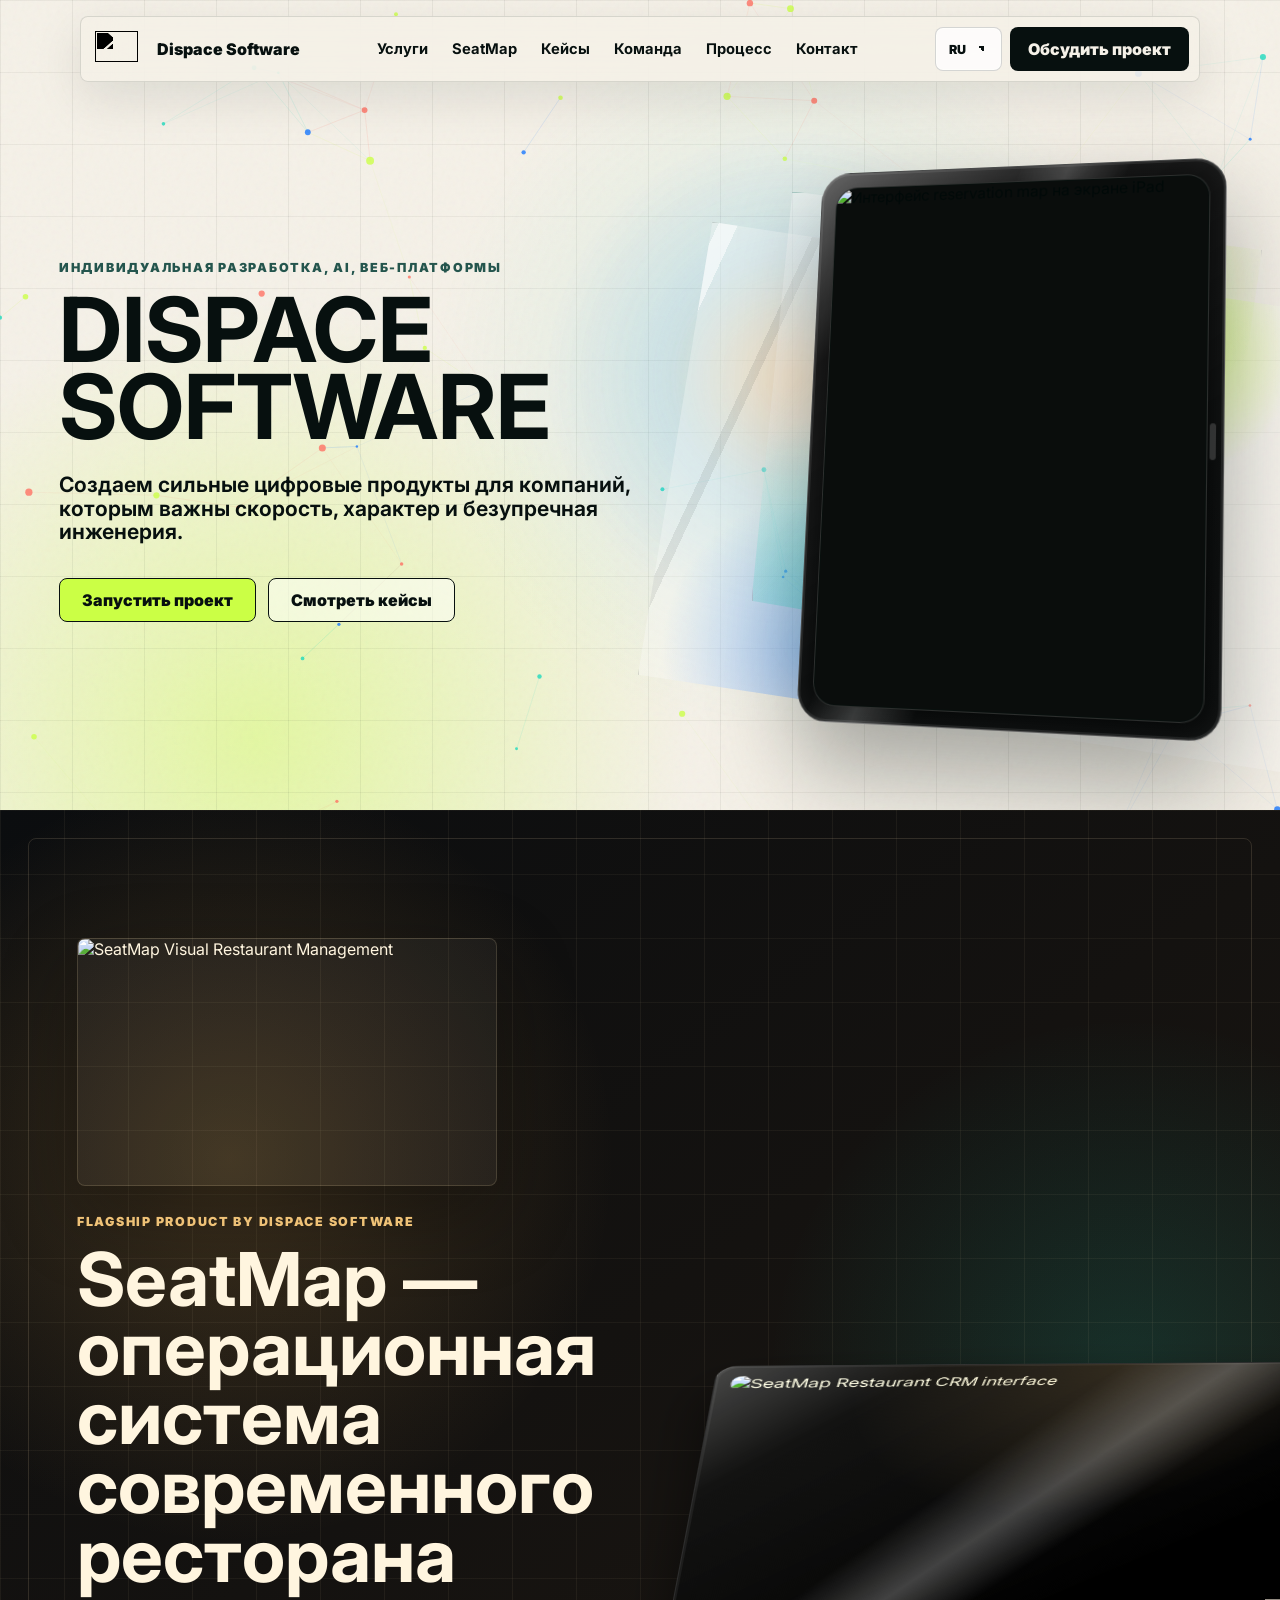
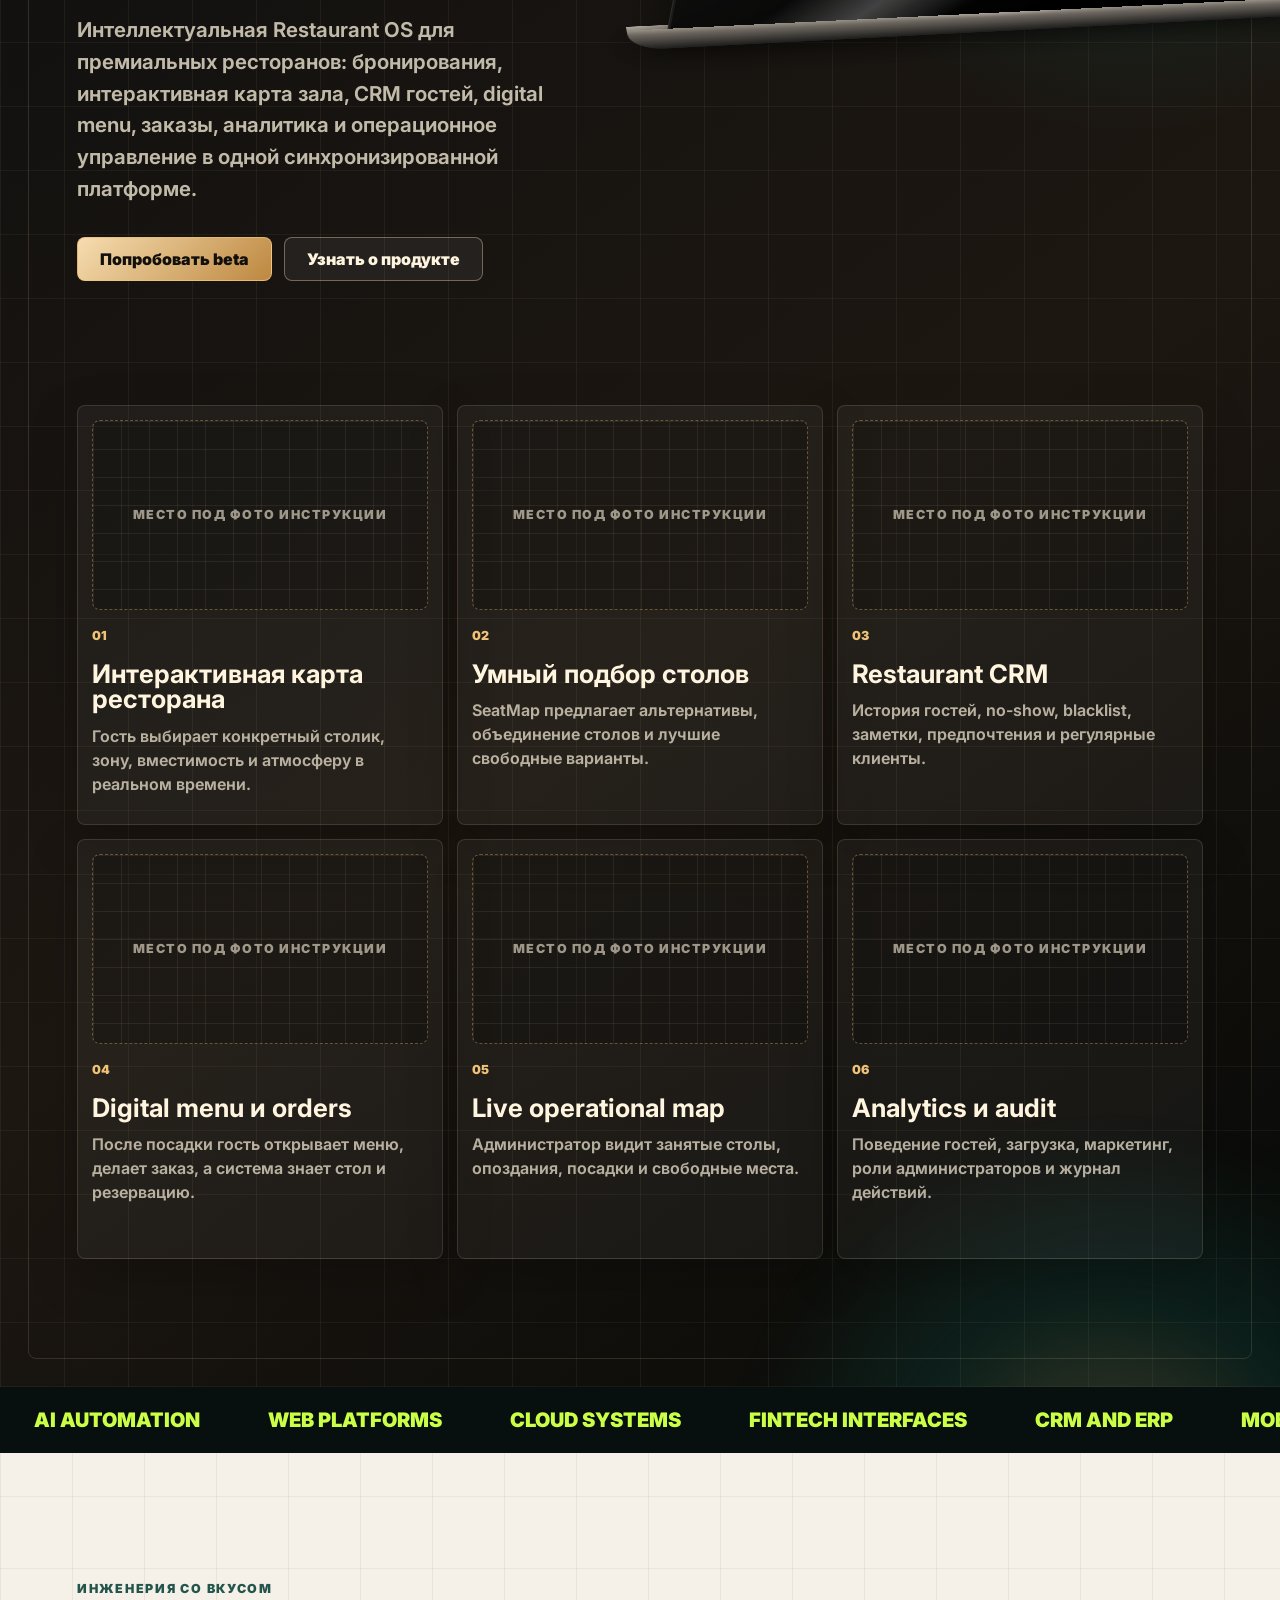
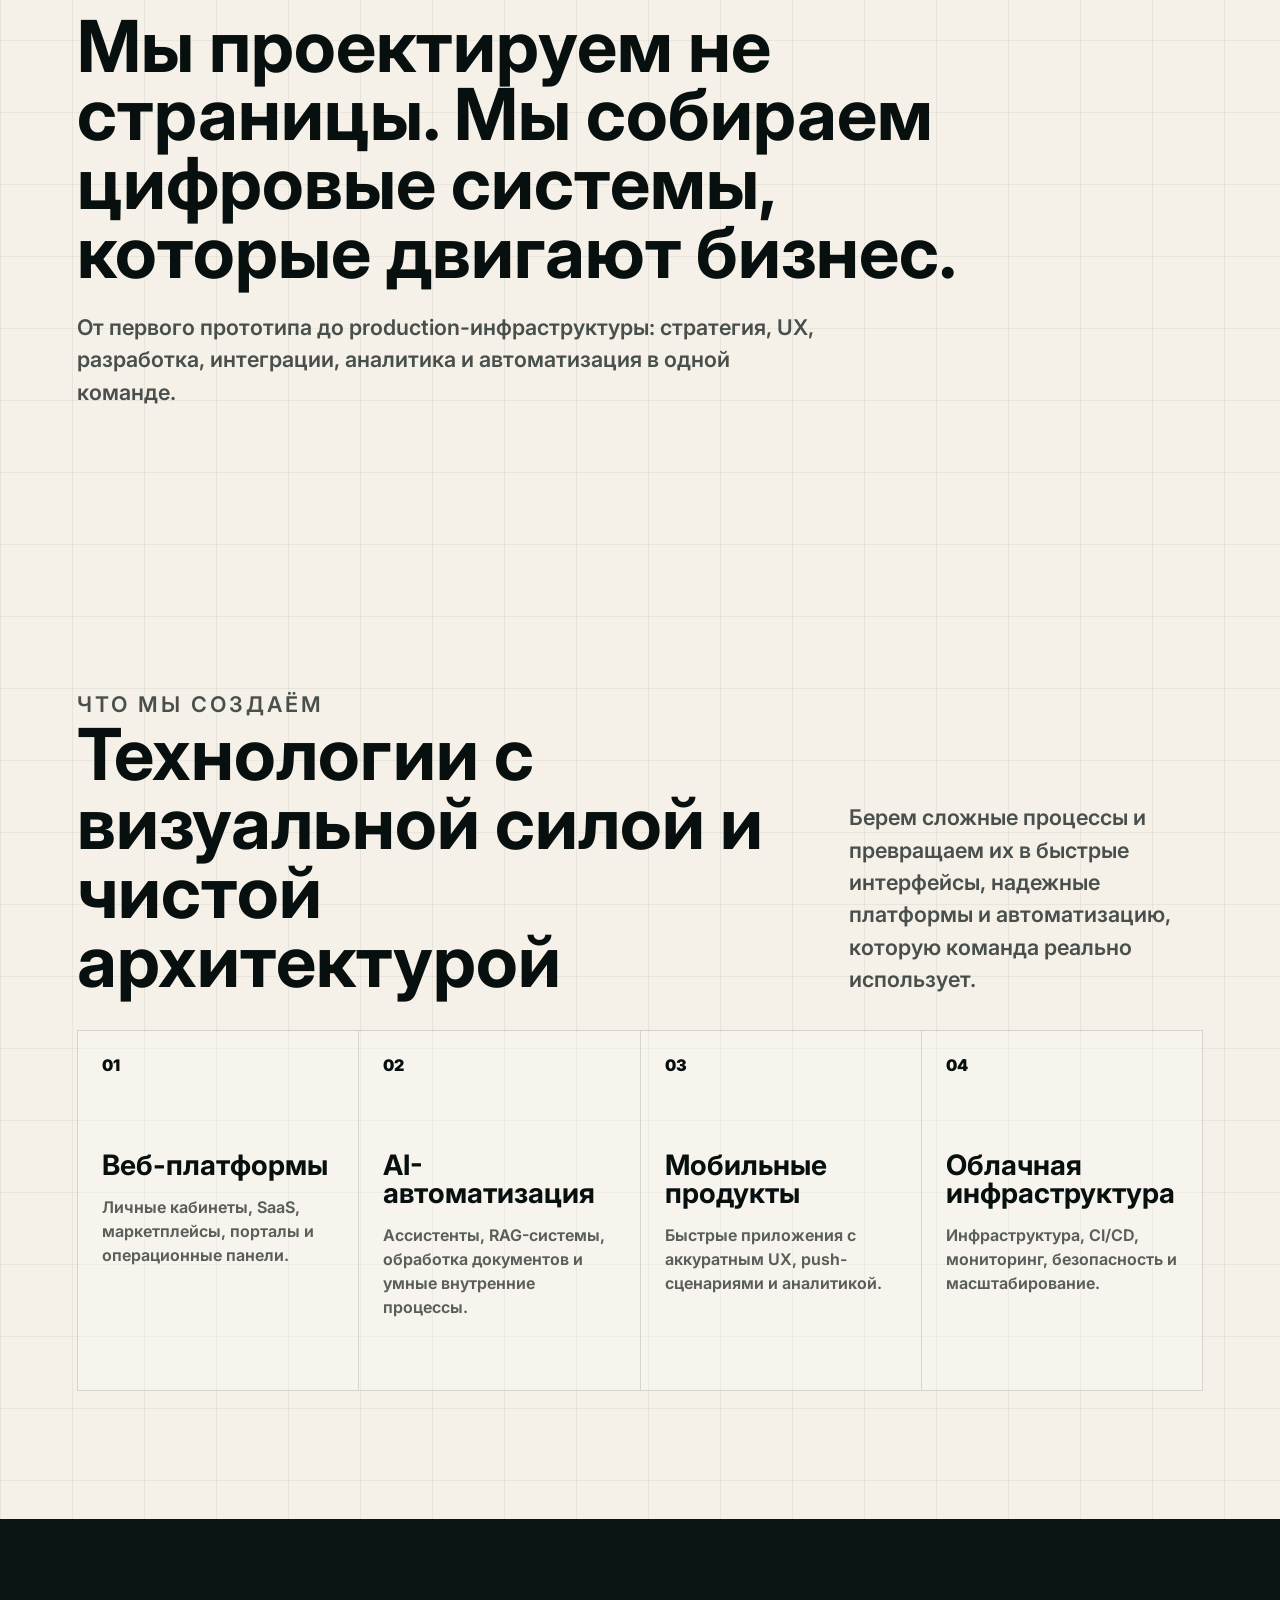
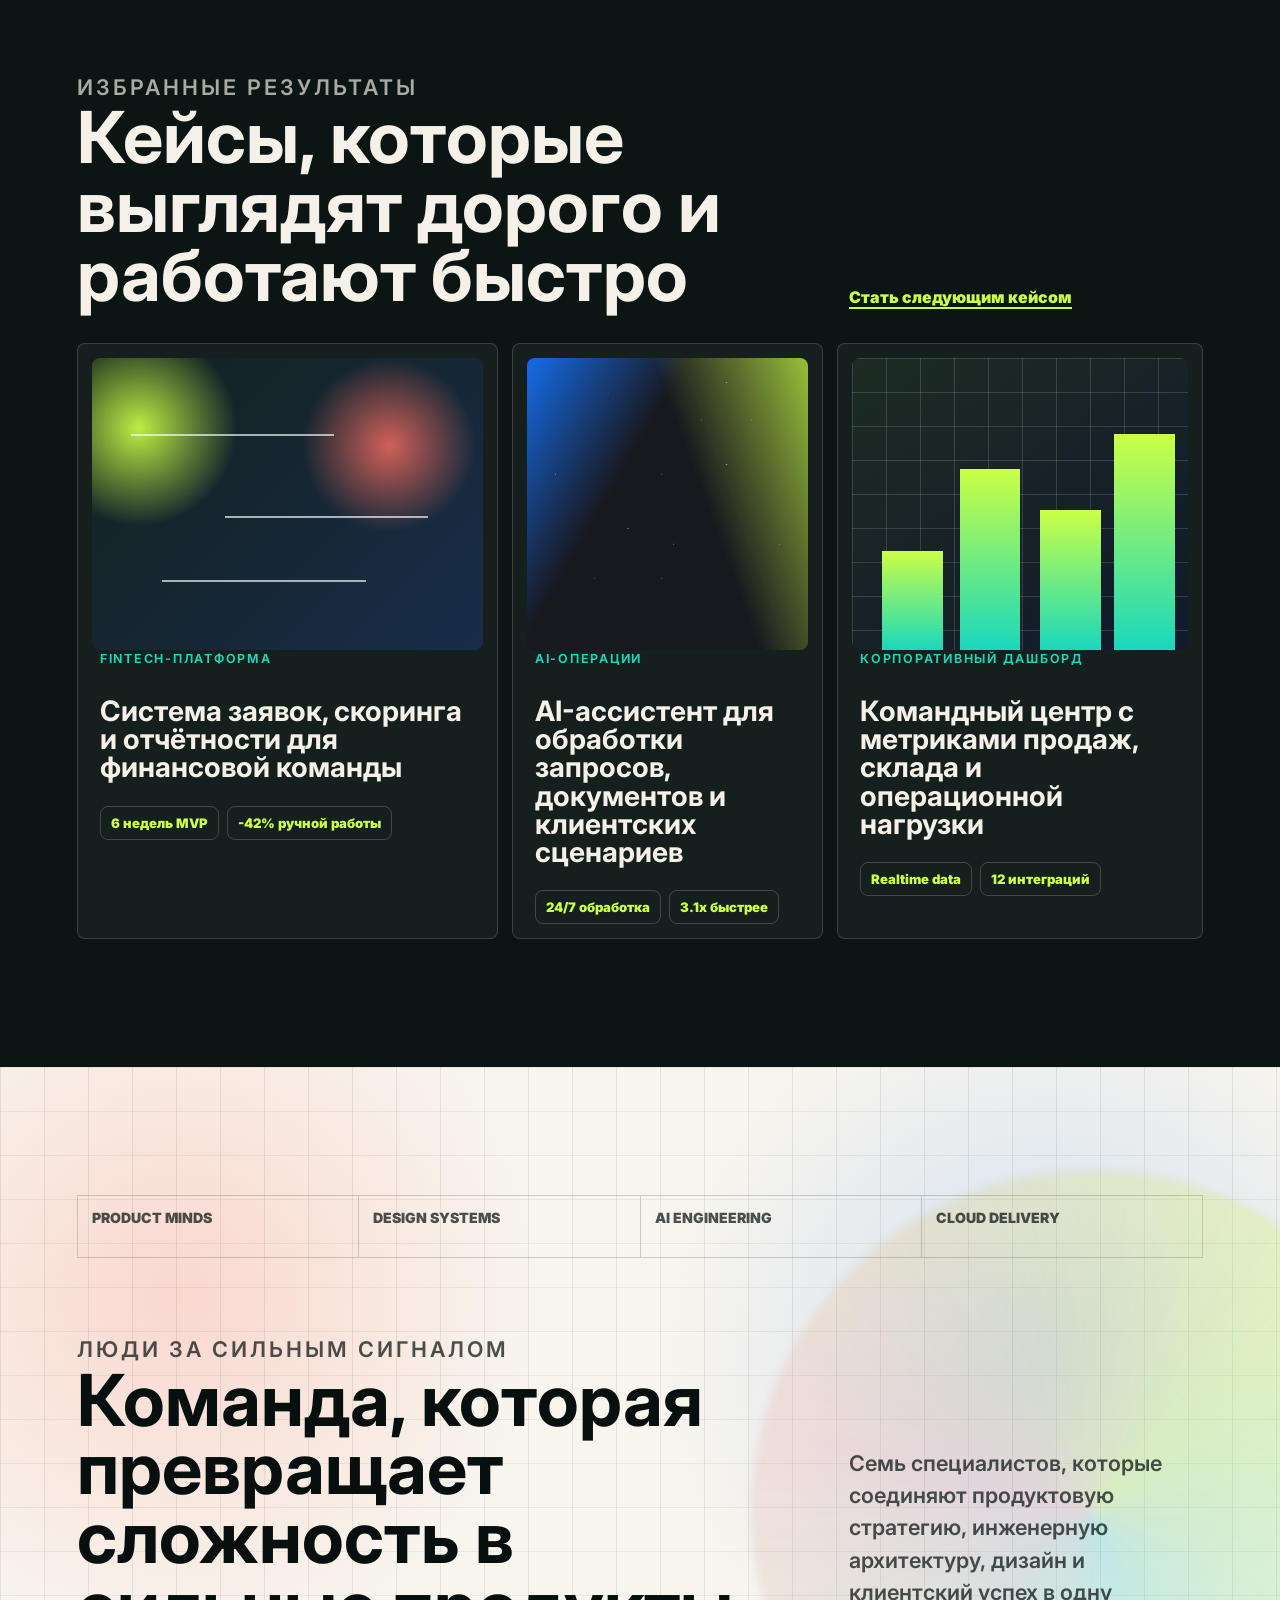
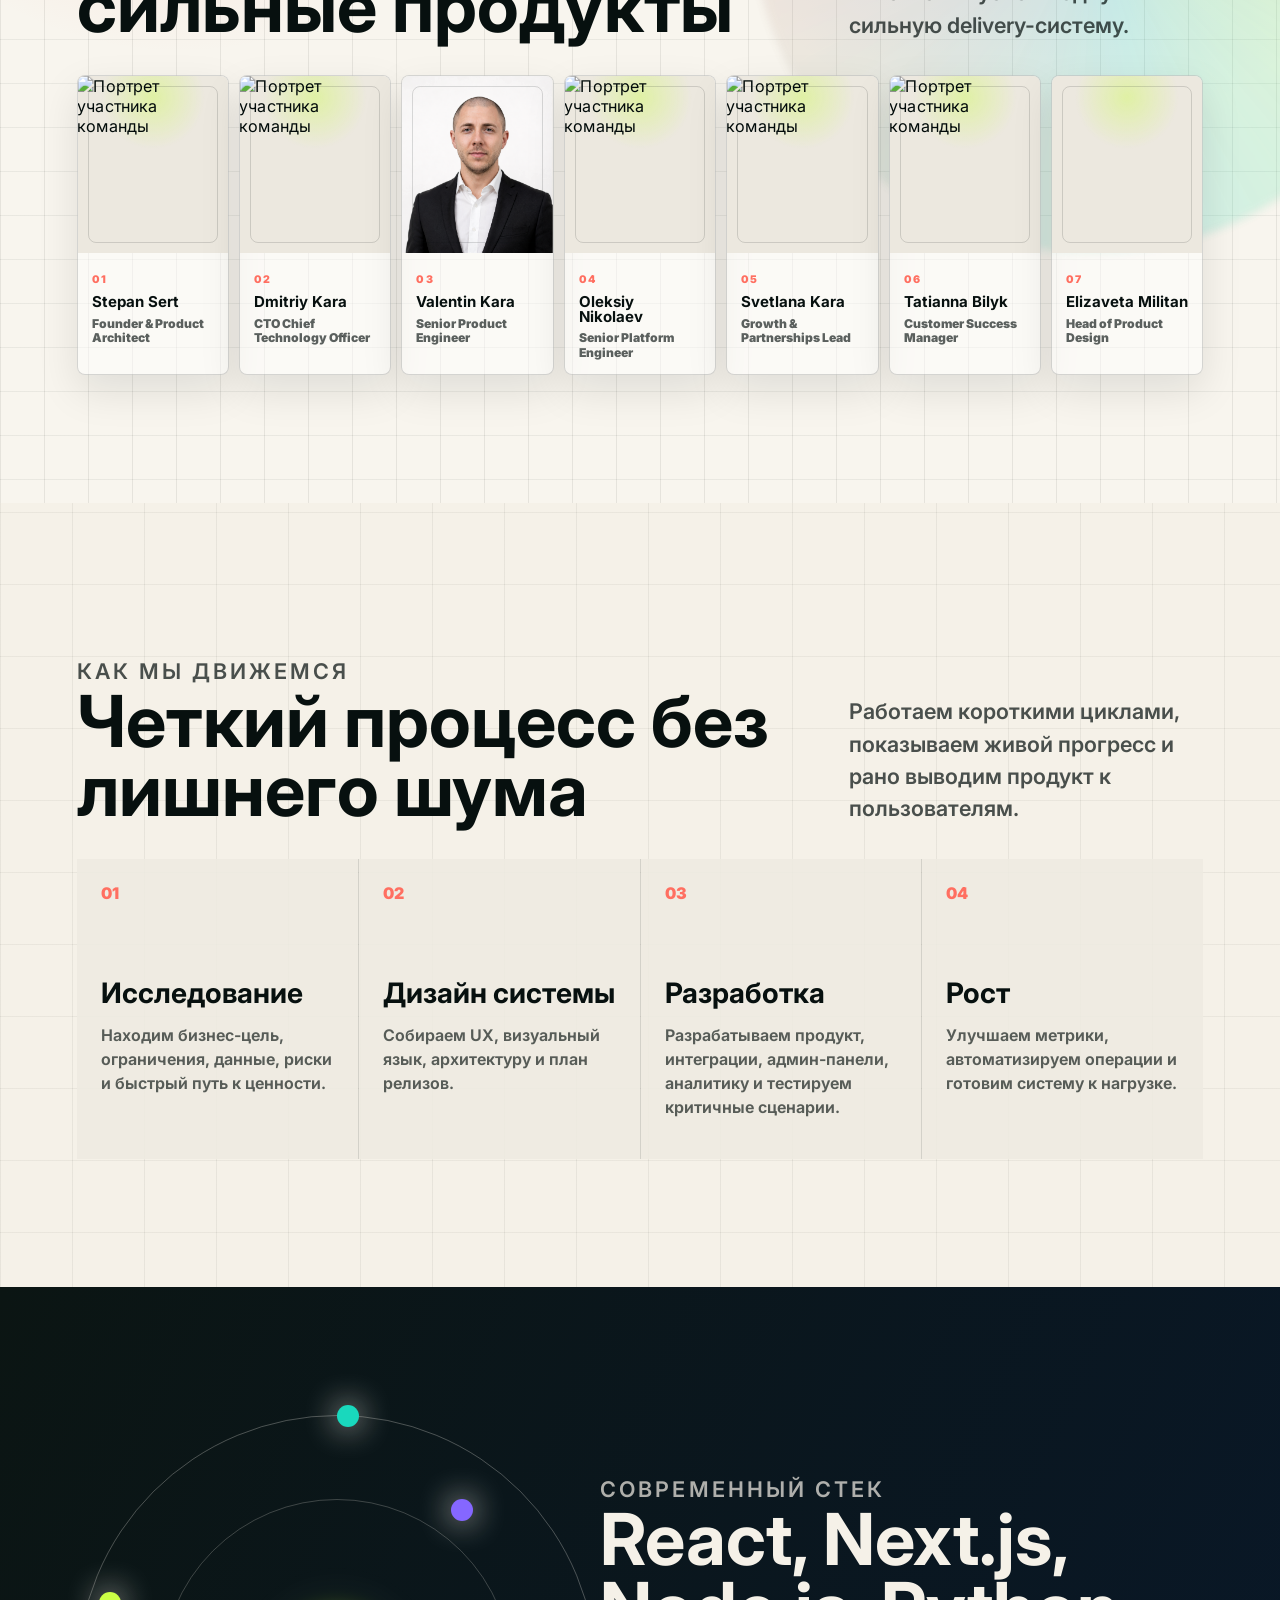
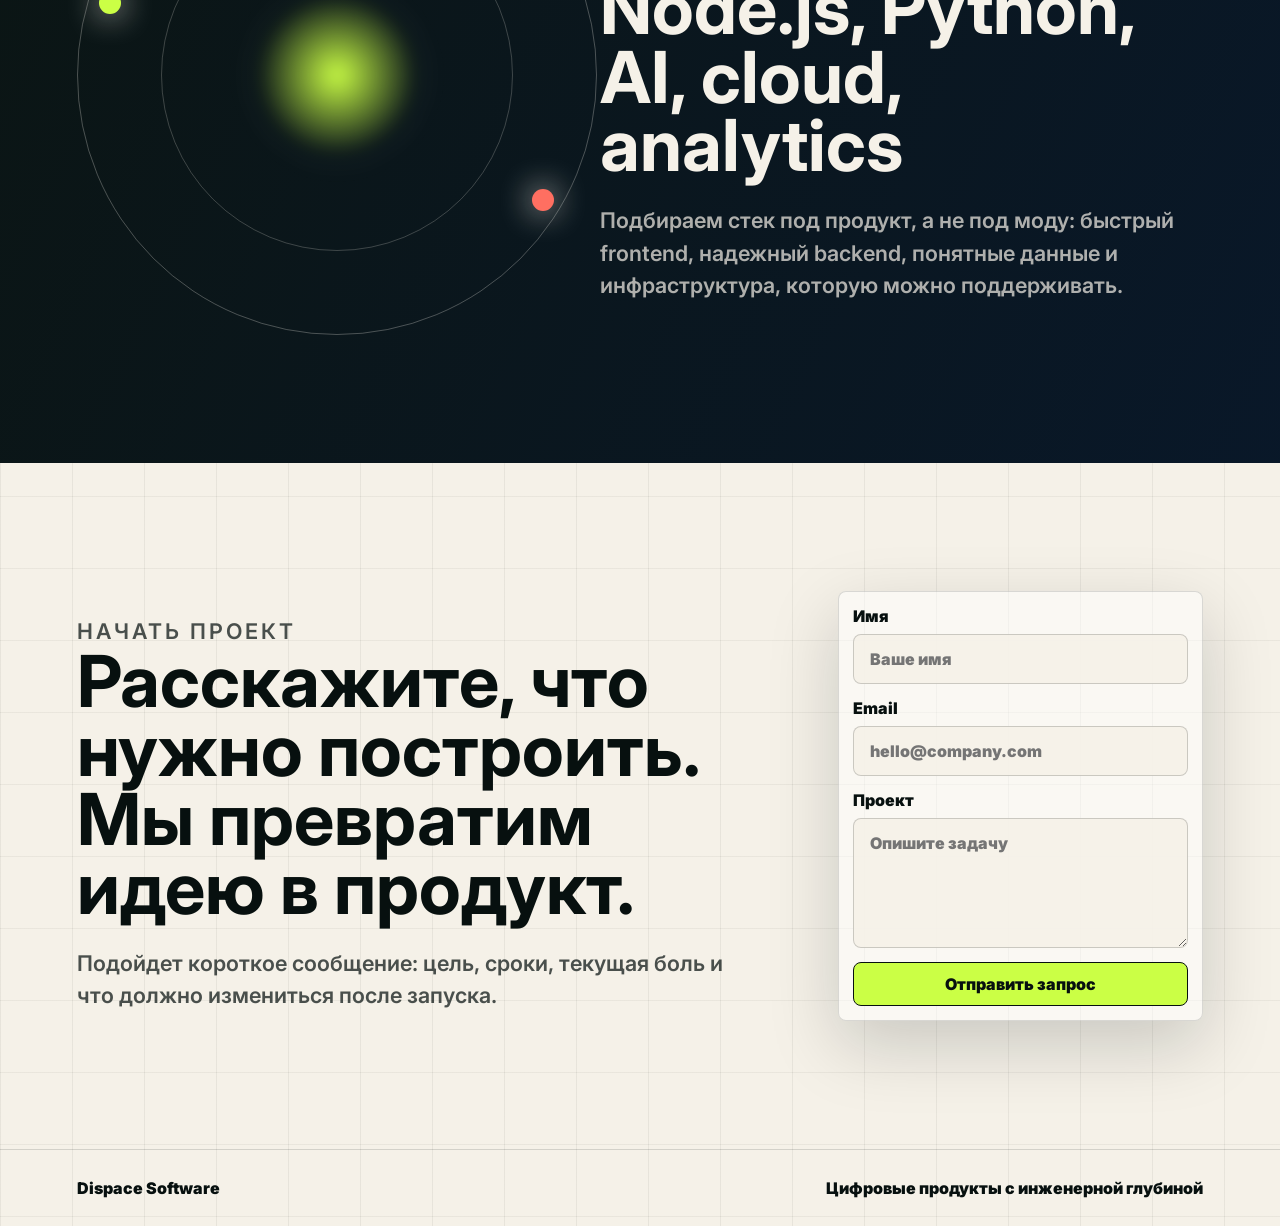
==== commit 0f0a8650: "Refine reservation tour and team roster" ====
--- a/index.html
+++ b/index.html
@@ -100,7 +100,7 @@
             операционное управление в одной синхронизированной платформе.
           </p>
           <div class="seatmap-actions">
-            <a class="button gold" href="seatmap-beta.html">Попробовать beta</a>
+            <a class="button gold" href="seatmap-app/index.html?route=reservation&tour=1" target="_blank" rel="noopener">Попробовать beta</a>
             <a class="button ghost-dark" href="seatmap-guide.html">Узнать о продукте</a>
           </div>
         </div>
@@ -288,8 +288,8 @@
             <h2 id="team-title">Команда, которая превращает сложность в сильные продукты</h2>
           </div>
           <p>
-            Здесь будут имена и позиции. Сейчас оставил аккуратные placeholders, чтобы
-            можно было быстро вписать финальные роли без перестройки дизайна.
+            Семь специалистов, которые соединяют продуктовую стратегию, инженерную
+            архитектуру, дизайн и клиентский успех в одну сильную delivery-систему.
           </p>
         </div>
 
@@ -300,8 +300,8 @@
             </div>
             <div class="team-card-copy">
               <span>01</span>
-              <h3>Имя Фамилия</h3>
-              <p>Position / Department</p>
+              <h3>Stepan Sert</h3>
+              <p>Founder & Product Architect</p>
             </div>
           </article>
           <article class="team-card reveal">
@@ -310,18 +310,18 @@
             </div>
             <div class="team-card-copy">
               <span>02</span>
-              <h3>Имя Фамилия</h3>
-              <p>Position / Department</p>
-            </div>
-          </article>
-          <article class="team-card reveal">
-            <div class="team-photo">
-              <img src="assets/team/team-06.jpg" alt="Портрет участника команды" loading="lazy" decoding="async" />
+              <h3>Dmitriy Kara</h3>
+              <p>CTO Chief Technology Officer</p>
+            </div>
+          </article>
+          <article class="team-card reveal">
+            <div class="team-photo">
+              <img src="assets/team/team-03.png" alt="Портрет Valentin Kara" loading="lazy" decoding="async" />
             </div>
             <div class="team-card-copy">
               <span>03</span>
-              <h3>Имя Фамилия</h3>
-              <p>Position / Department</p>
+              <h3>Valentin Kara</h3>
+              <p>Senior Product Engineer</p>
             </div>
           </article>
           <article class="team-card reveal">
@@ -330,8 +330,8 @@
             </div>
             <div class="team-card-copy">
               <span>04</span>
-              <h3>Имя Фамилия</h3>
-              <p>Position / Department</p>
+              <h3>Oleksiy Nikolaev</h3>
+              <p>Senior Platform Engineer</p>
             </div>
           </article>
           <article class="team-card reveal">
@@ -340,8 +340,8 @@
             </div>
             <div class="team-card-copy">
               <span>05</span>
-              <h3>Имя Фамилия</h3>
-              <p>Position / Department</p>
+              <h3>Svetlana Kara</h3>
+              <p>Growth & Partnerships Lead</p>
             </div>
           </article>
           <article class="team-card reveal">
@@ -350,8 +350,18 @@
             </div>
             <div class="team-card-copy">
               <span>06</span>
-              <h3>Имя Фамилия</h3>
-              <p>Position / Department</p>
+              <h3>Tatianna Bilyk</h3>
+              <p>Customer Success Manager</p>
+            </div>
+          </article>
+          <article class="team-card reveal">
+            <div class="team-photo">
+              <img src="assets/team/team-07.png" alt="Портрет Elizaveta Militan" loading="lazy" decoding="async" />
+            </div>
+            <div class="team-card-copy">
+              <span>07</span>
+              <h3>Elizaveta Militan</h3>
+              <p>Head of Product Design</p>
             </div>
           </article>
         </div>
--- a/styles.css
+++ b/styles.css
@@ -288,7 +288,7 @@
   width: min-content;
   max-width: 100%;
   margin: 0;
-  font-size: clamp(4.2rem, 13vw, 12.8rem);
+  font-size: clamp(4.2rem, 11vw, 11.6rem);
   line-height: 0.82;
   letter-spacing: 0;
   text-transform: uppercase;
@@ -979,14 +979,14 @@
   z-index: 1;
   display: grid;
   grid-template-columns: repeat(4, minmax(0, 1fr));
-  margin-bottom: clamp(34px, 6vw, 76px);
+  margin-bottom: clamp(28px, 4vw, 52px);
   border-top: 1px solid rgba(7, 16, 15, 0.18);
   border-left: 1px solid rgba(7, 16, 15, 0.18);
 }
 
 .team-ribbon span {
-  min-height: 74px;
-  padding: 16px;
+  min-height: 62px;
+  padding: 13px 14px;
   border-right: 1px solid rgba(7, 16, 15, 0.18);
   border-bottom: 1px solid rgba(7, 16, 15, 0.18);
   color: rgba(7, 16, 15, 0.72);
@@ -1000,7 +1000,7 @@
   border: 1px solid rgba(7, 16, 15, 0.16);
   border-radius: 8px;
   background: rgba(255, 255, 255, 0.48);
-  box-shadow: 0 18px 56px rgba(7, 16, 15, 0.12);
+  box-shadow: 0 16px 42px rgba(7, 16, 15, 0.1);
   overflow: hidden;
 }
 
@@ -1022,7 +1022,7 @@
 
 .team-photo {
   position: relative;
-  aspect-ratio: 4 / 5;
+  aspect-ratio: 1 / 1.18;
   background:
     radial-gradient(circle at 50% 12%, rgba(203, 255, 69, 0.38), transparent 30%),
     #ece8df;
@@ -1031,7 +1031,7 @@
 
 .team-photo::before {
   position: absolute;
-  inset: 14px;
+  inset: 10px;
   z-index: 1;
   border: 1px solid rgba(7, 16, 15, 0.14);
   border-radius: 8px;
@@ -1058,14 +1058,14 @@
 .team-card-copy {
   position: relative;
   z-index: 2;
-  padding: 22px;
+  padding: 14px;
 }
 
 .team-card-copy span {
   display: inline-flex;
-  margin: 0 0 14px;
+  margin: 0 0 9px;
   color: var(--coral);
-  font-size: 0.78rem;
+  font-size: 0.66rem;
   font-weight: 900;
   letter-spacing: 0.12em;
   text-transform: uppercase;
@@ -1073,14 +1073,16 @@
 
 .team-card h3 {
   margin: 0;
-  font-size: clamp(1.45rem, 2.2vw, 2.25rem);
+  font-size: clamp(0.94rem, 0.98vw, 1.22rem);
   line-height: 0.96;
   letter-spacing: 0;
 }
 
 .team-card p {
-  margin: 10px 0 0;
+  margin: 7px 0 0;
   color: rgba(7, 16, 15, 0.66);
+  font-size: 0.76rem;
+  line-height: 1.18;
   font-weight: 900;
 }
 
@@ -1088,8 +1090,8 @@
   position: relative;
   z-index: 1;
   display: grid;
-  grid-template-columns: repeat(3, minmax(0, 1fr));
-  gap: 14px;
+  grid-template-columns: repeat(7, minmax(0, 1fr));
+  gap: 10px;
 }
 
 .team-card {
@@ -1273,6 +1275,84 @@
 
 @keyframes bars {
   50% { height: 88%; filter: hue-rotate(80deg); }
+}
+
+@media (min-width: 1021px) and (max-width: 1920px) {
+  .site-header {
+    width: min(1280px, calc(100% - 40px));
+  }
+
+  .hero {
+    grid-template-columns: minmax(0, 0.68fr) minmax(410px, 0.58fr);
+    gap: clamp(34px, 3.8vw, 72px);
+    min-height: 88vh;
+    padding-right: clamp(34px, 4.6vw, 76px);
+    padding-left: clamp(34px, 4.6vw, 76px);
+  }
+
+  .hero-copy {
+    max-width: 920px;
+  }
+
+  .hero h1 {
+    font-size: clamp(5.1rem, 7.45vw, 8.9rem);
+    line-height: 0.86;
+  }
+
+  .hero-lead {
+    max-width: 660px;
+    font-size: clamp(1.22rem, 1.55vw, 1.7rem);
+  }
+
+  .hero-device {
+    justify-content: flex-end;
+    min-height: min(66vh, 680px);
+  }
+
+  .ipad {
+    width: min(34vw, 540px);
+    min-width: 300px;
+  }
+}
+
+@media (min-width: 1021px) and (max-width: 1360px) {
+  .site-header {
+    width: min(1120px, calc(100% - 32px));
+  }
+
+  .brand {
+    gap: 8px;
+  }
+
+  .brand-name {
+    font-size: 1rem;
+  }
+
+  .main-nav {
+    gap: 4px;
+  }
+
+  .main-nav a {
+    padding: 12px 10px;
+  }
+
+  .hero {
+    grid-template-columns: minmax(0, 0.66fr) minmax(330px, 0.54fr);
+    gap: 28px;
+  }
+
+  .hero h1 {
+    font-size: clamp(4.4rem, 7vw, 6.7rem);
+  }
+
+  .hero-lead {
+    max-width: 610px;
+    font-size: clamp(1.12rem, 1.65vw, 1.52rem);
+  }
+
+  .ipad {
+    width: min(33vw, 440px);
+  }
 }
 
 @media (max-width: 1020px) {
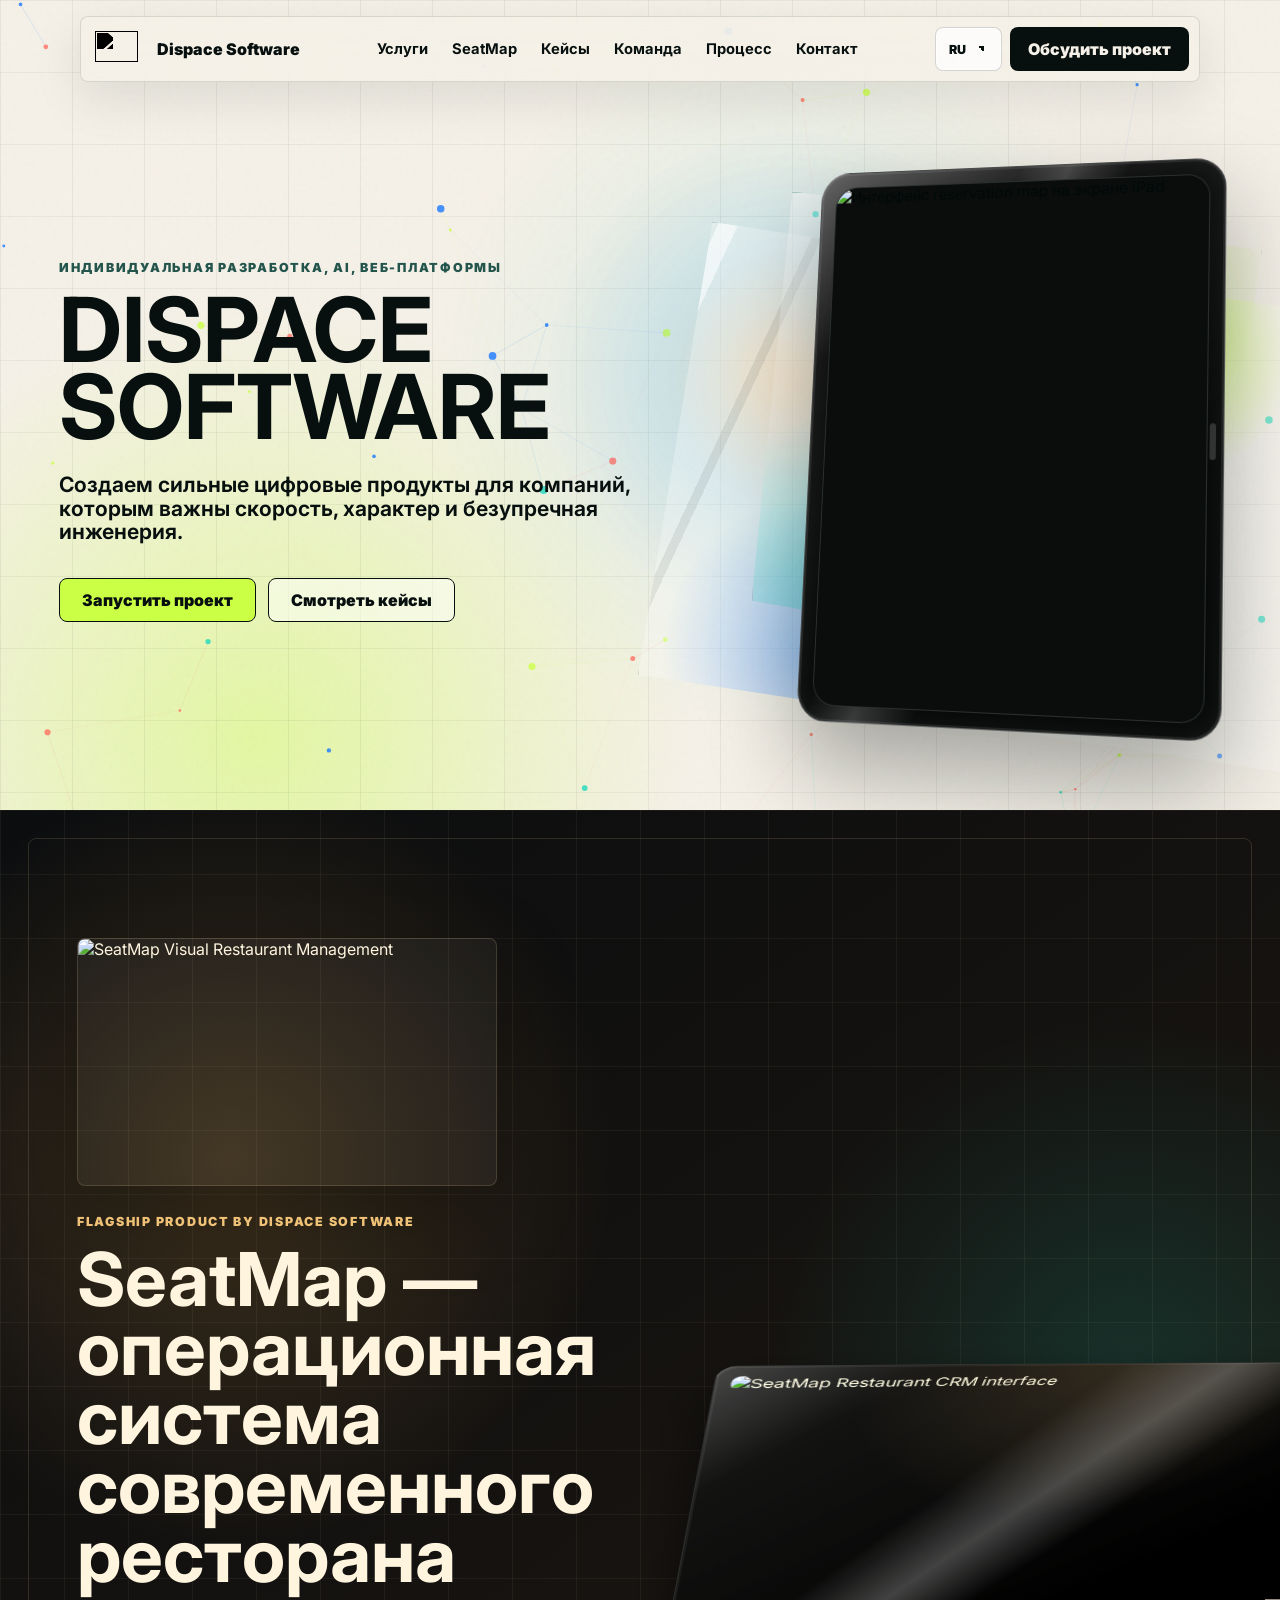
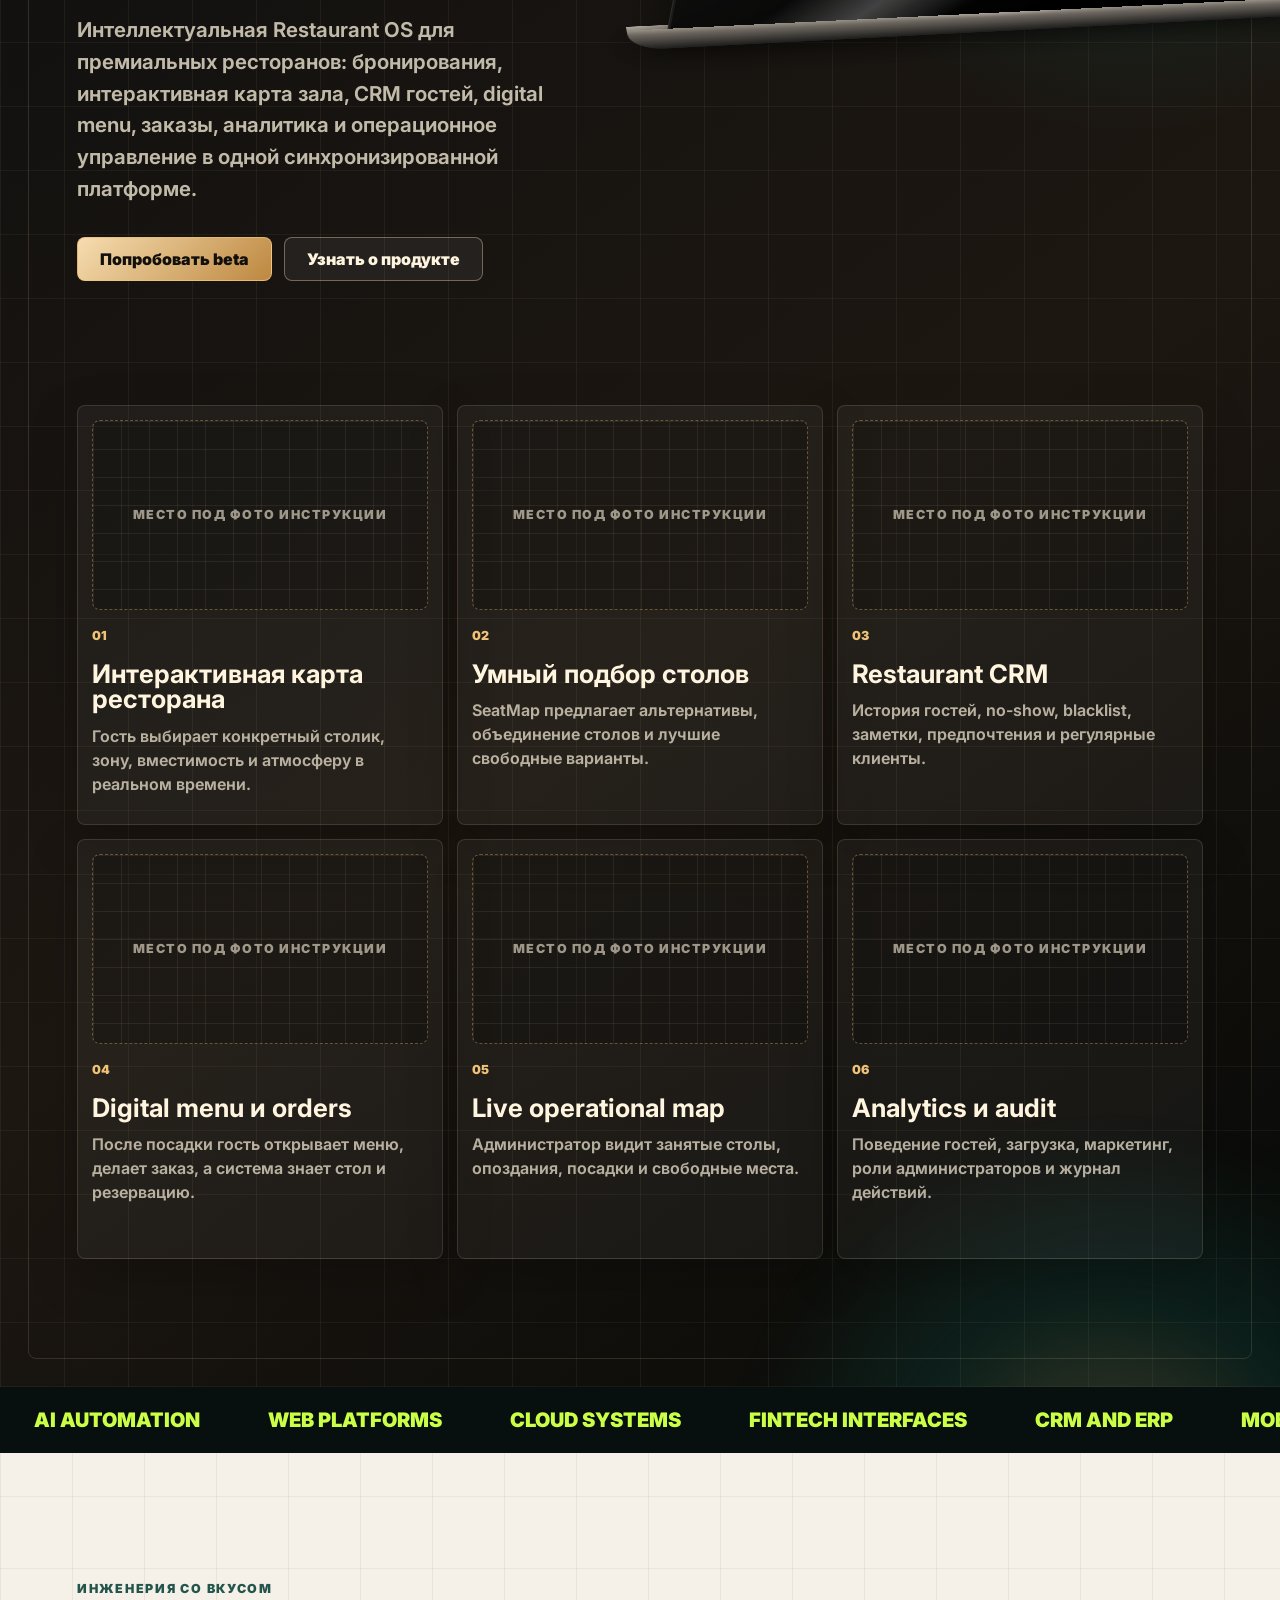
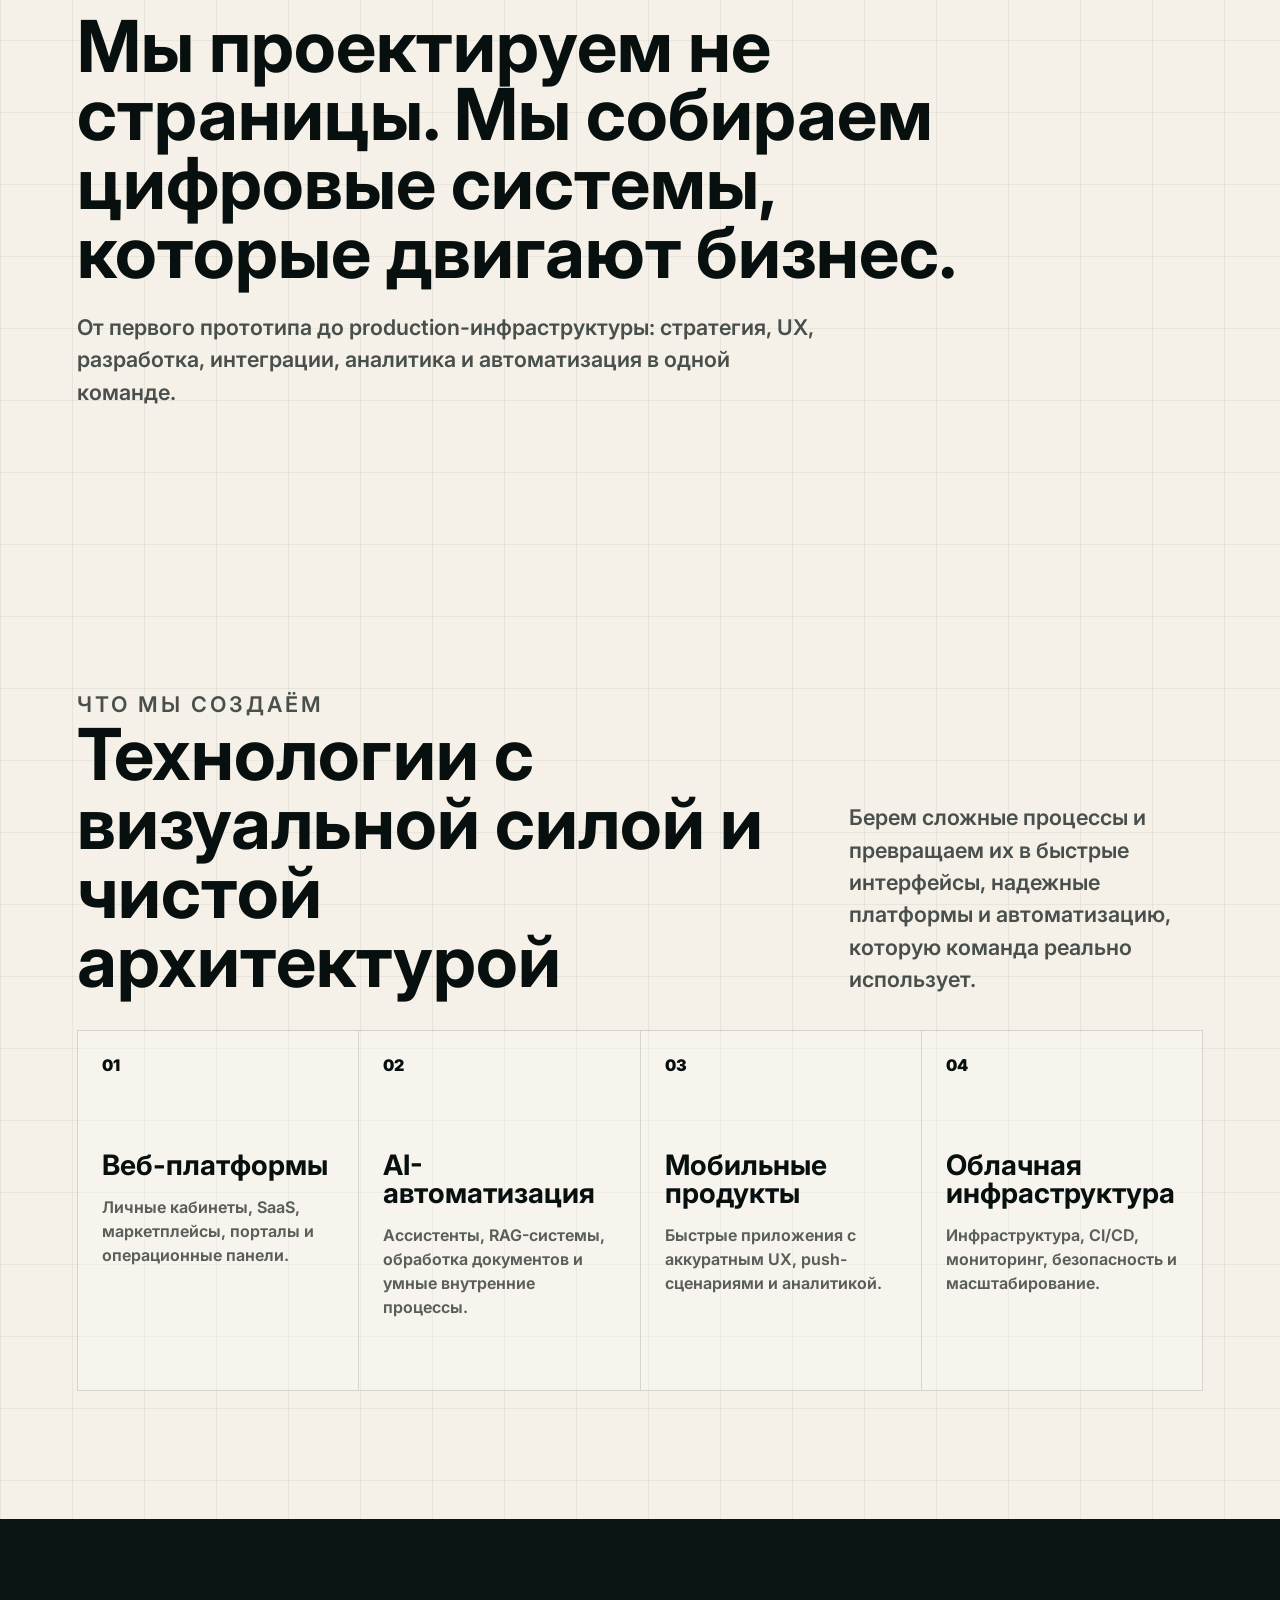
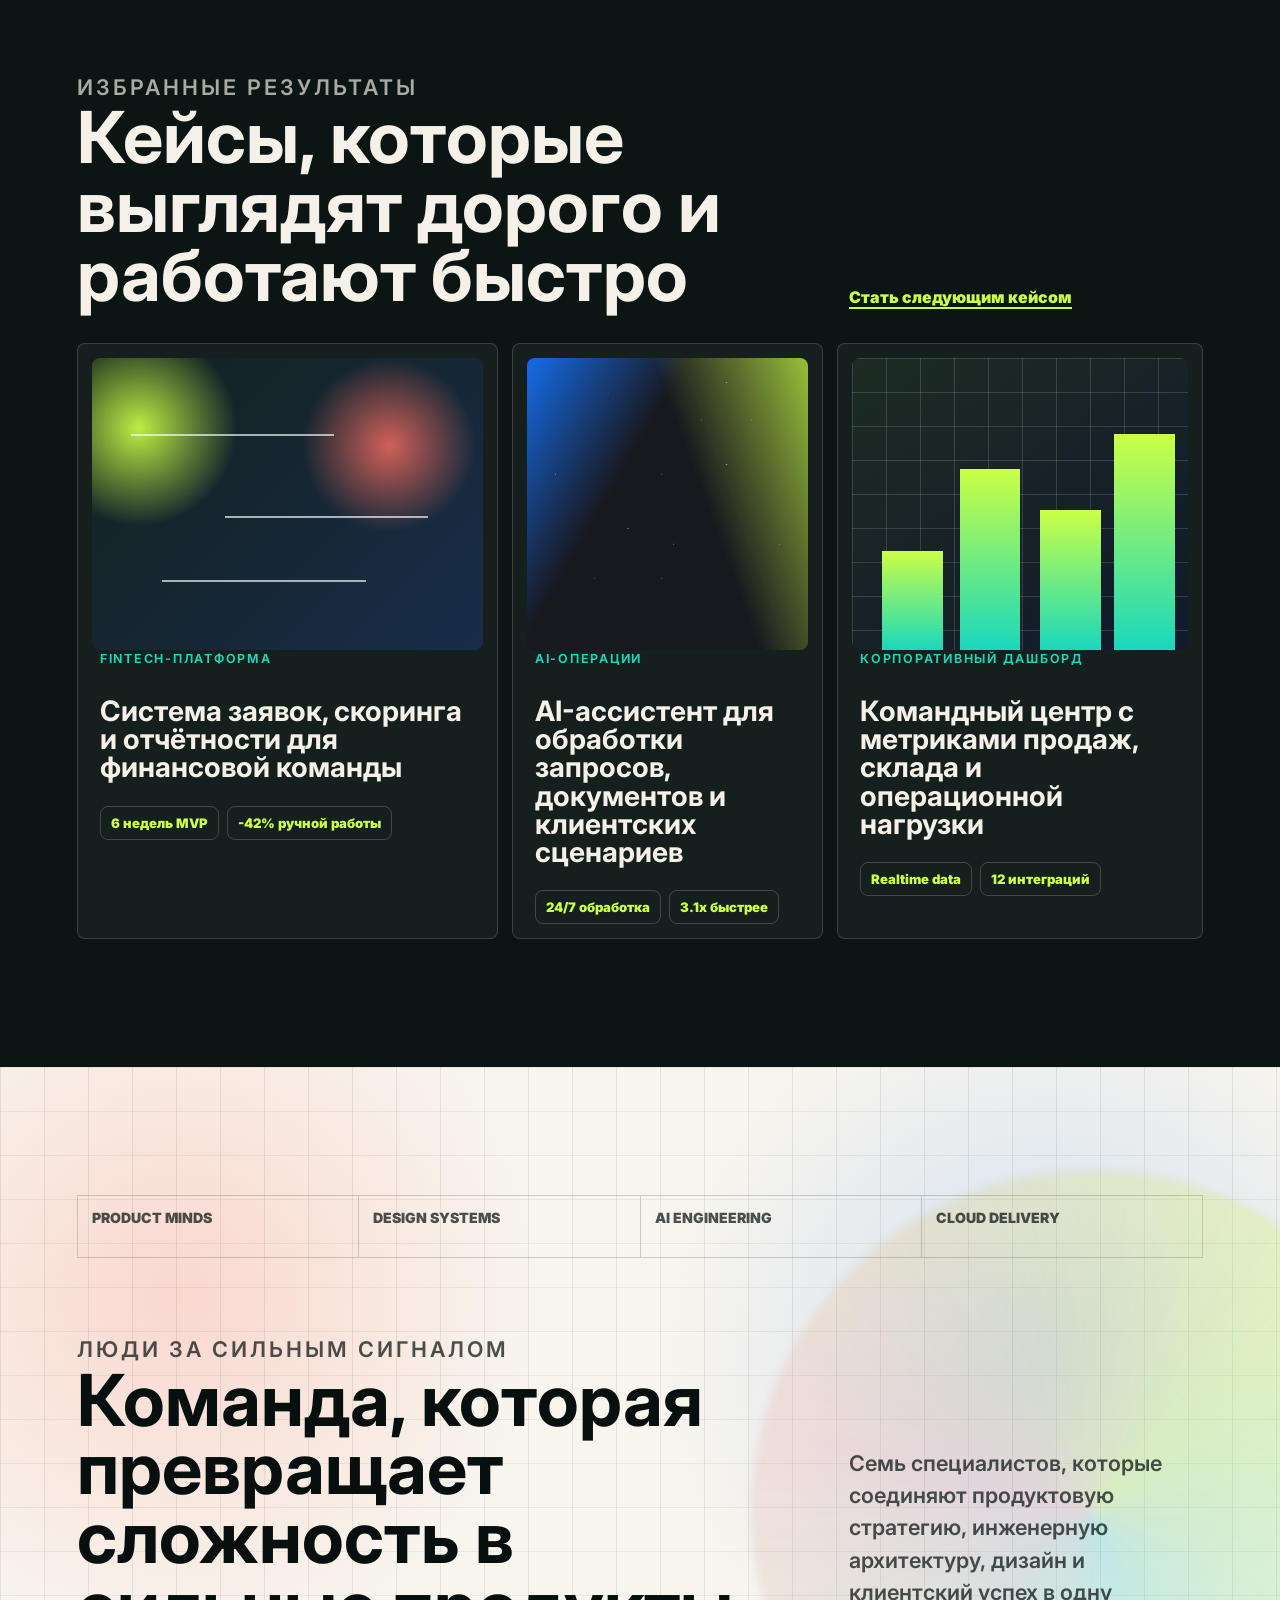
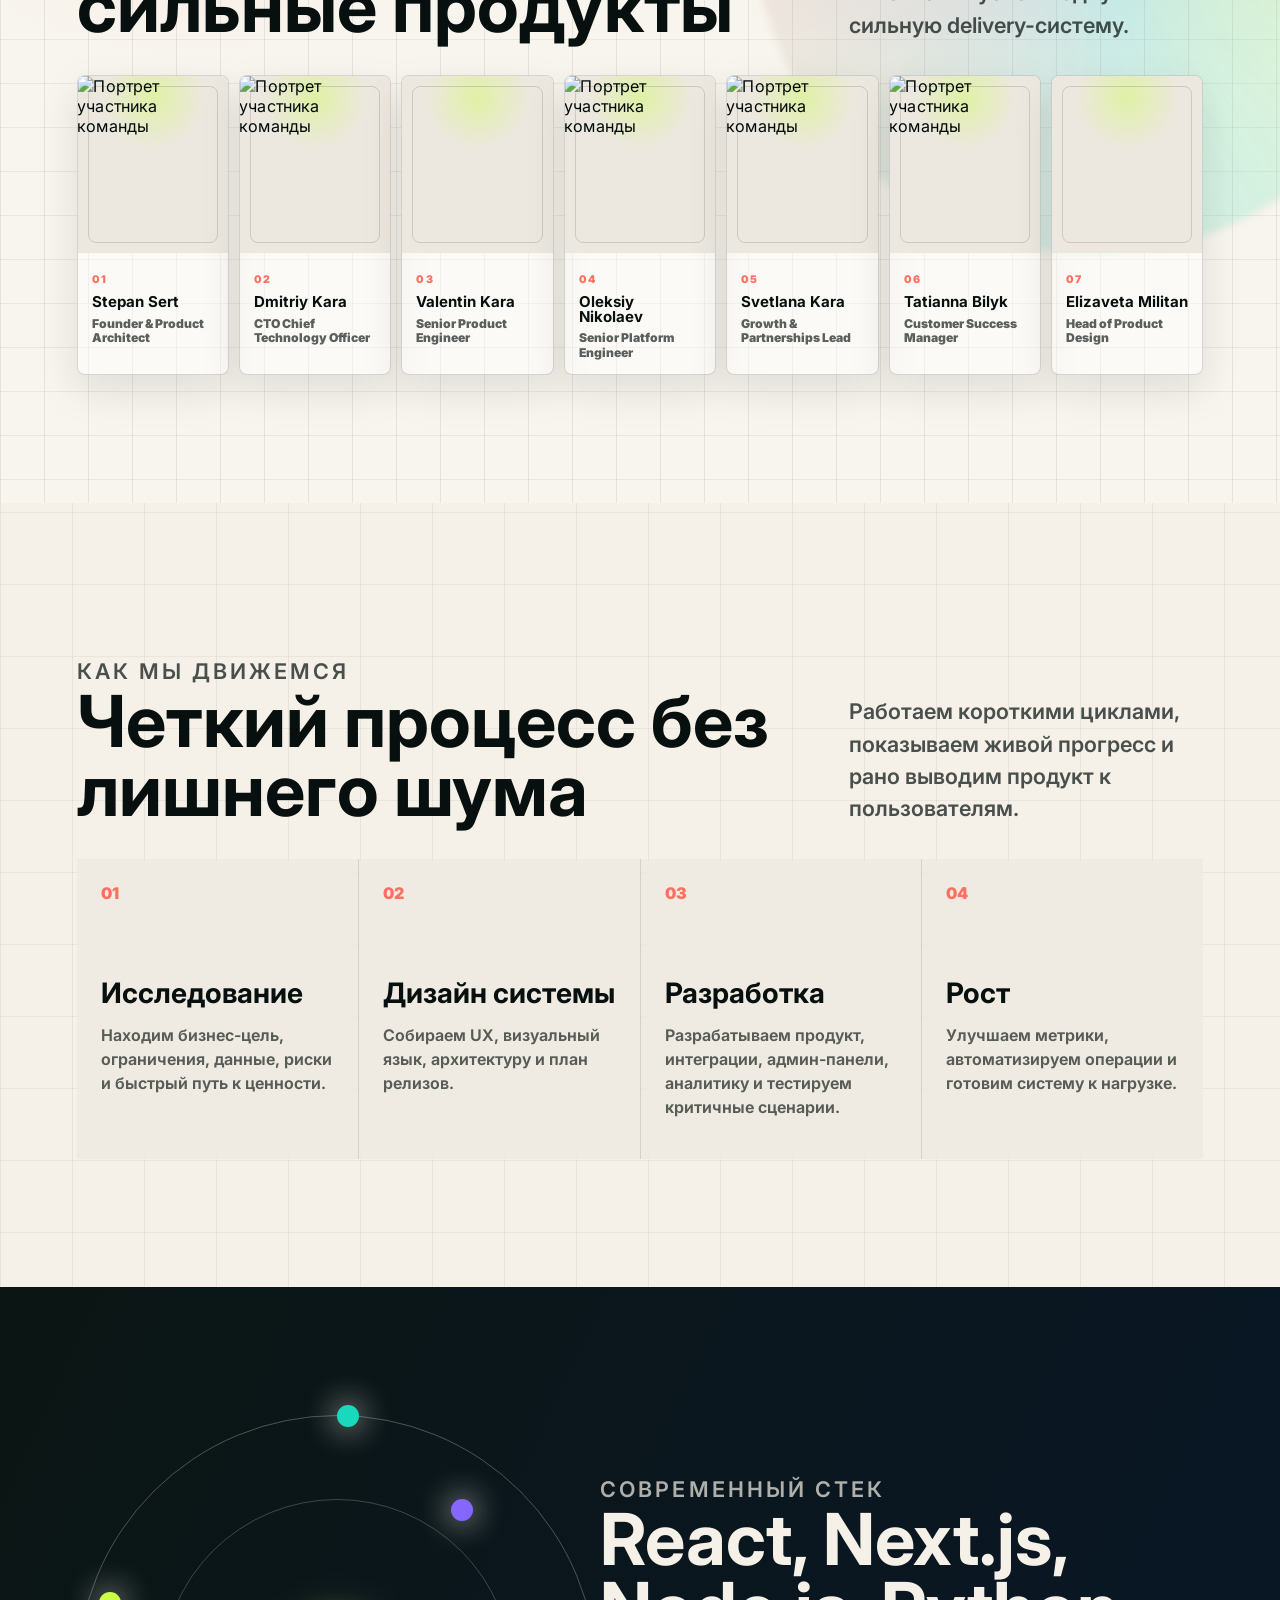
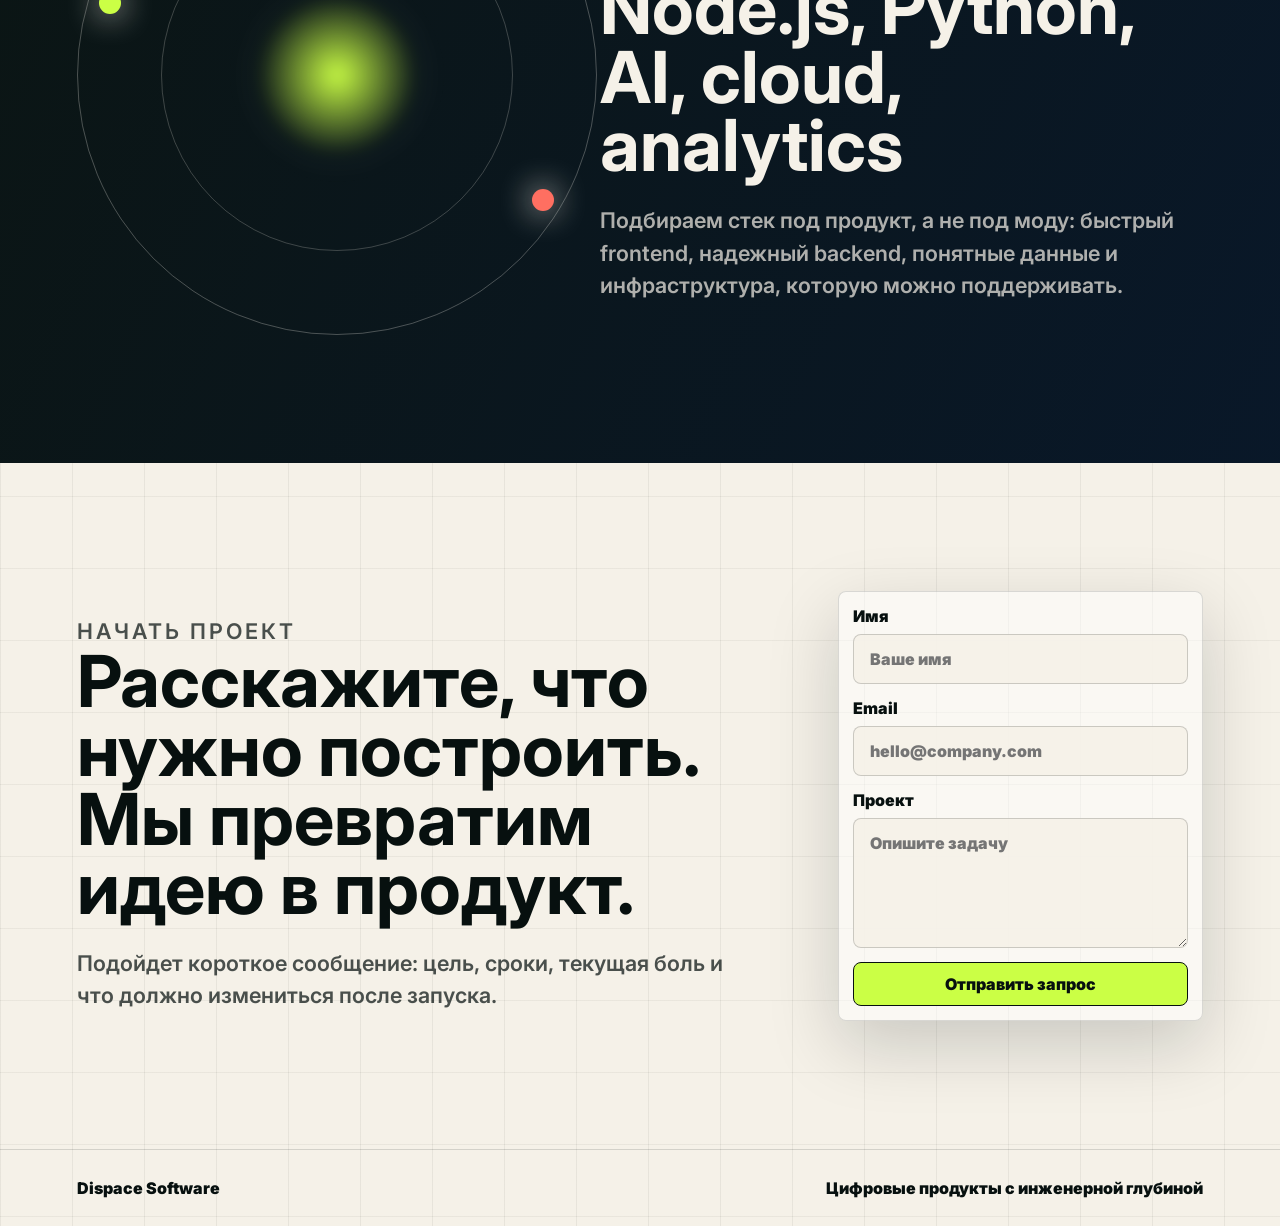
==== commit 7bfd6ad7: "Add project README and SEO metadata" ====
--- a/index.html
+++ b/index.html
@@ -3,11 +3,38 @@
   <head>
     <meta charset="UTF-8" />
     <meta name="viewport" content="width=device-width, initial-scale=1.0" />
+    <meta name="robots" content="index, follow, max-image-preview:large" />
     <meta
       name="description"
-      content="Dispace Software создает цифровые продукты, платформы и автоматизацию для компаний, которым нужен быстрый и красивый технологический рост."
+      content="DISpace Software builds premium custom software, AI web platforms, SaaS systems for restaurants, hospitality CRM and SeatMap restaurant operating system."
     />
-    <title>Dispace Software | IT Company</title>
+    <meta
+      name="keywords"
+      content="DISPACE, DISpace Software, DispaceSoft, DISpasesoft, SeatMap, restaurant SaaS, restaurant operating system, restaurant management system, hospitality CRM, smart reservation platform, SaaS системы для ресторанов, системы управления для ресторанов, системи за управление на ресторанти, CRM для ресторана, интерактивная карта ресторана"
+    />
+    <meta name="author" content="DISpace Software" />
+    <meta name="theme-color" content="#f5f1e8" />
+    <link rel="canonical" href="https://dispacesoft.com/" />
+    <link rel="alternate" hreflang="ru" href="https://dispacesoft.com/" />
+    <link rel="alternate" hreflang="en" href="https://dispacesoft.com/" />
+    <link rel="alternate" hreflang="bg" href="https://dispacesoft.com/" />
+    <link rel="alternate" hreflang="x-default" href="https://dispacesoft.com/" />
+    <link rel="manifest" href="/site.webmanifest" />
+    <link rel="icon" type="image/png" href="/assets/brand/dispace-logo-transparent.png" />
+    <meta property="og:type" content="website" />
+    <meta property="og:site_name" content="DISpace Software" />
+    <meta property="og:title" content="DISpace Software | Custom Software, AI Platforms & Restaurant SaaS" />
+    <meta property="og:description" content="Premium software company behind SeatMap: Restaurant OS, hospitality CRM, smart reservation maps and SaaS systems for modern restaurants." />
+    <meta property="og:url" content="https://dispacesoft.com/" />
+    <meta property="og:image" content="https://dispacesoft.com/assets/seatmap/seatmap-logo-showcase.jpg" />
+    <meta property="og:locale" content="ru_RU" />
+    <meta property="og:locale:alternate" content="en_US" />
+    <meta property="og:locale:alternate" content="bg_BG" />
+    <meta name="twitter:card" content="summary_large_image" />
+    <meta name="twitter:title" content="DISpace Software | SeatMap Restaurant OS" />
+    <meta name="twitter:description" content="Custom software, AI web platforms and SeatMap SaaS for restaurant management, bookings, CRM and digital guest experience." />
+    <meta name="twitter:image" content="https://dispacesoft.com/assets/seatmap/seatmap-logo-showcase.jpg" />
+    <title>DISpace Software | SeatMap Restaurant SaaS & Custom Software Company</title>
     <link rel="preconnect" href="https://fonts.googleapis.com" />
     <link rel="preconnect" href="https://fonts.gstatic.com" crossorigin />
     <link
@@ -15,6 +42,97 @@
       rel="stylesheet"
     />
     <link rel="stylesheet" href="styles.css" />
+    <script type="application/ld+json">
+      {
+        "@context": "https://schema.org",
+        "@graph": [
+          {
+            "@type": "Organization",
+            "@id": "https://dispacesoft.com/#organization",
+            "name": "DISpace Software",
+            "alternateName": ["DISPACE", "DispaceSoft", "DISpasesoft", "DISpacesoft"],
+            "url": "https://dispacesoft.com/",
+            "logo": "https://dispacesoft.com/assets/brand/dispace-logo-transparent.png",
+            "description": "DISpace Software creates custom software, AI web platforms, SaaS systems for restaurants, hospitality CRM and smart reservation products.",
+            "founder": {
+              "@type": "Person",
+              "name": "Stepan Sert"
+            },
+            "knowsAbout": [
+              "Custom software development",
+              "AI web platforms",
+              "Restaurant SaaS",
+              "Restaurant management systems",
+              "Hospitality CRM",
+              "Smart reservation systems",
+              "Digital menu systems",
+              "SeatMap"
+            ]
+          },
+          {
+            "@type": "WebSite",
+            "@id": "https://dispacesoft.com/#website",
+            "url": "https://dispacesoft.com/",
+            "name": "DISpace Software",
+            "publisher": {
+              "@id": "https://dispacesoft.com/#organization"
+            },
+            "inLanguage": ["ru", "en", "bg"]
+          },
+          {
+            "@type": "SoftwareApplication",
+            "@id": "https://dispacesoft.com/#seatmap",
+            "name": "SeatMap",
+            "alternateName": "SeatMap Restaurant OS",
+            "applicationCategory": "BusinessApplication",
+            "operatingSystem": "Web",
+            "url": "https://dispacesoft.com/seatmap-beta.html",
+            "creator": {
+              "@id": "https://dispacesoft.com/#organization"
+            },
+            "description": "SeatMap is a Restaurant Operating System and hospitality CRM for interactive table reservations, restaurant maps, digital menu, orders, guest profiles and analytics.",
+            "featureList": [
+              "Interactive restaurant table map",
+              "Online reservations",
+              "Hospitality CRM",
+              "Digital menu",
+              "Order management",
+              "Guest analytics",
+              "Restaurant zone management"
+            ],
+            "offers": {
+              "@type": "Offer",
+              "availability": "https://schema.org/InStock",
+              "price": "0",
+              "priceCurrency": "EUR",
+              "description": "Beta demo available"
+            }
+          },
+          {
+            "@type": "FAQPage",
+            "@id": "https://dispacesoft.com/#faq",
+            "mainEntity": [
+              {
+                "@type": "Question",
+                "name": "What is SeatMap?",
+                "acceptedAnswer": {
+                  "@type": "Answer",
+                  "text": "SeatMap is a restaurant operating system by DISpace Software for online reservations, interactive table maps, hospitality CRM, digital menu, orders and analytics."
+                }
+              },
+              {
+                "@type": "Question",
+                "name": "Does DISpace Software build SaaS systems for restaurants?",
+                "acceptedAnswer": {
+                  "@type": "Answer",
+                  "text": "Yes. DISpace Software builds restaurant SaaS, hospitality CRM, smart reservation platforms, digital menus and custom web platforms."
+                }
+              }
+            ]
+          }
+        ]
+      }
+    </script>
   </head>
   <body>
     <canvas id="field" aria-hidden="true"></canvas>
--- a/styles.css
+++ b/styles.css
@@ -1682,10 +1682,14 @@
   .service-grid,
   .process-rail,
   .team-ribbon,
-  .team-grid,
   .seatmap-features,
   .case-grid {
     grid-template-columns: 1fr;
+  }
+
+  .team-grid {
+    grid-template-columns: repeat(2, minmax(0, 1fr));
+    gap: 8px;
   }
 
   .seatmap-product::before {
@@ -1731,10 +1735,6 @@
     min-height: 230px;
   }
 
-  .team-card-copy {
-    padding: 18px;
-  }
-
   .team-ribbon span {
     min-height: 54px;
   }
@@ -1744,7 +1744,35 @@
   }
 
   .team-photo {
-    aspect-ratio: 1 / 1.08;
+    aspect-ratio: 1 / 1.04;
+  }
+
+  .team-photo::before {
+    inset: 7px;
+  }
+
+  .team-card-copy {
+    padding: 10px;
+  }
+
+  .team-card-copy span {
+    margin-bottom: 6px;
+    font-size: 0.58rem;
+  }
+
+  .team-card h3 {
+    font-size: clamp(0.82rem, 4.1vw, 1rem);
+    line-height: 1;
+  }
+
+  .team-card p {
+    margin-top: 5px;
+    font-size: clamp(0.62rem, 3.1vw, 0.72rem);
+    line-height: 1.12;
+  }
+
+  .team-card {
+    box-shadow: 0 10px 28px rgba(7, 16, 15, 0.09);
   }
 
   .contact-form {
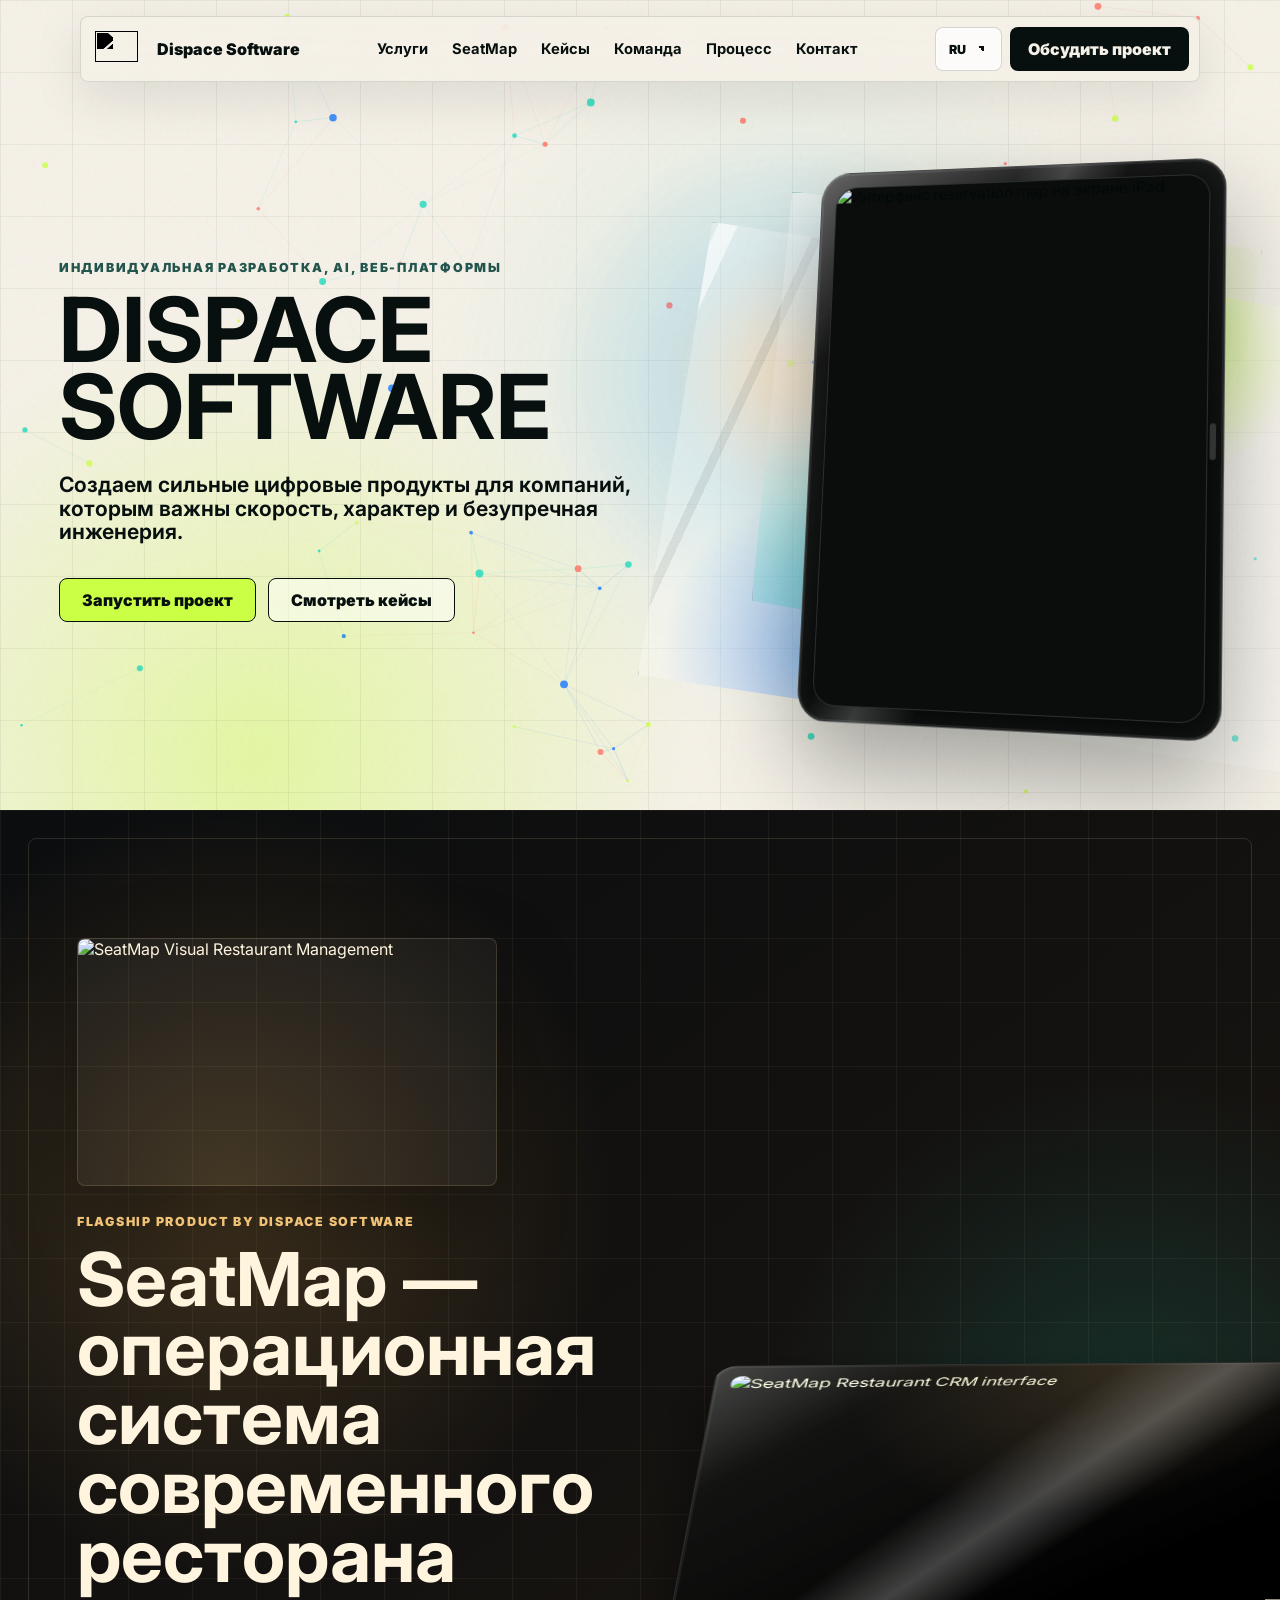
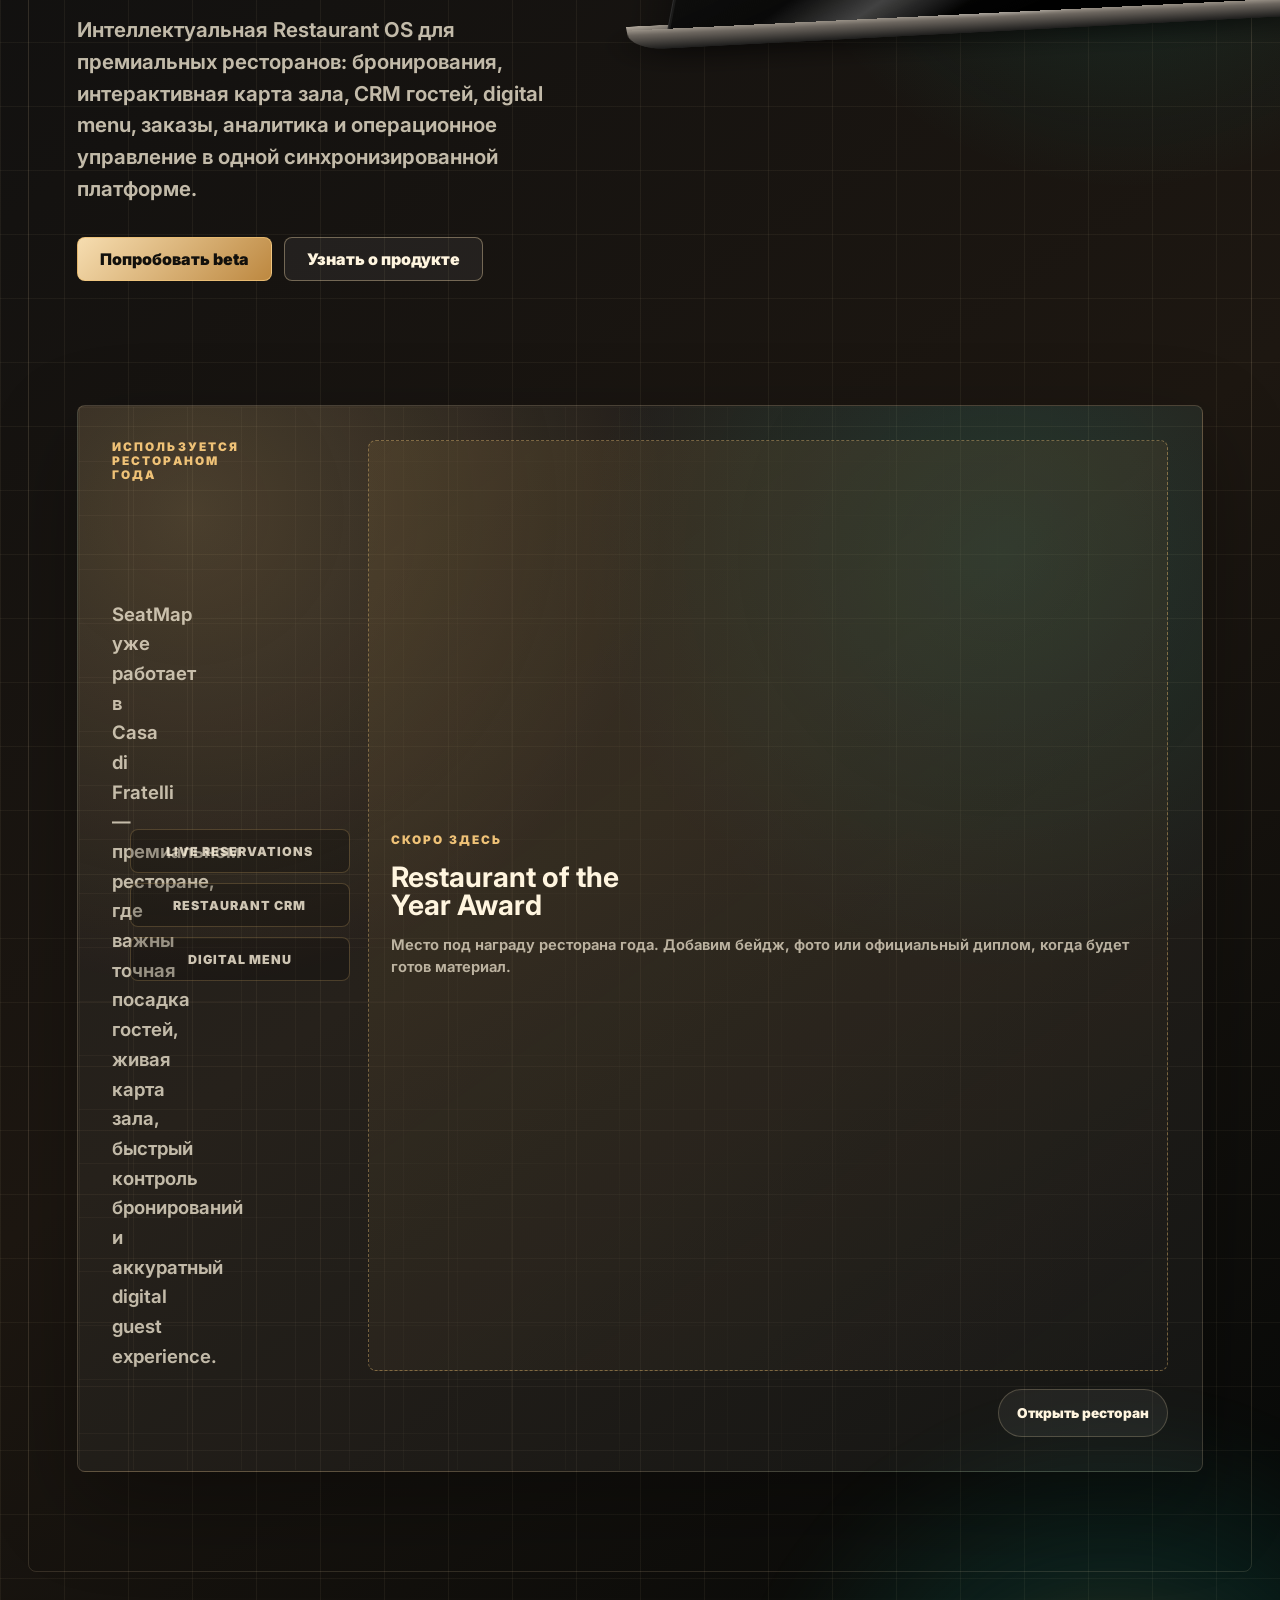
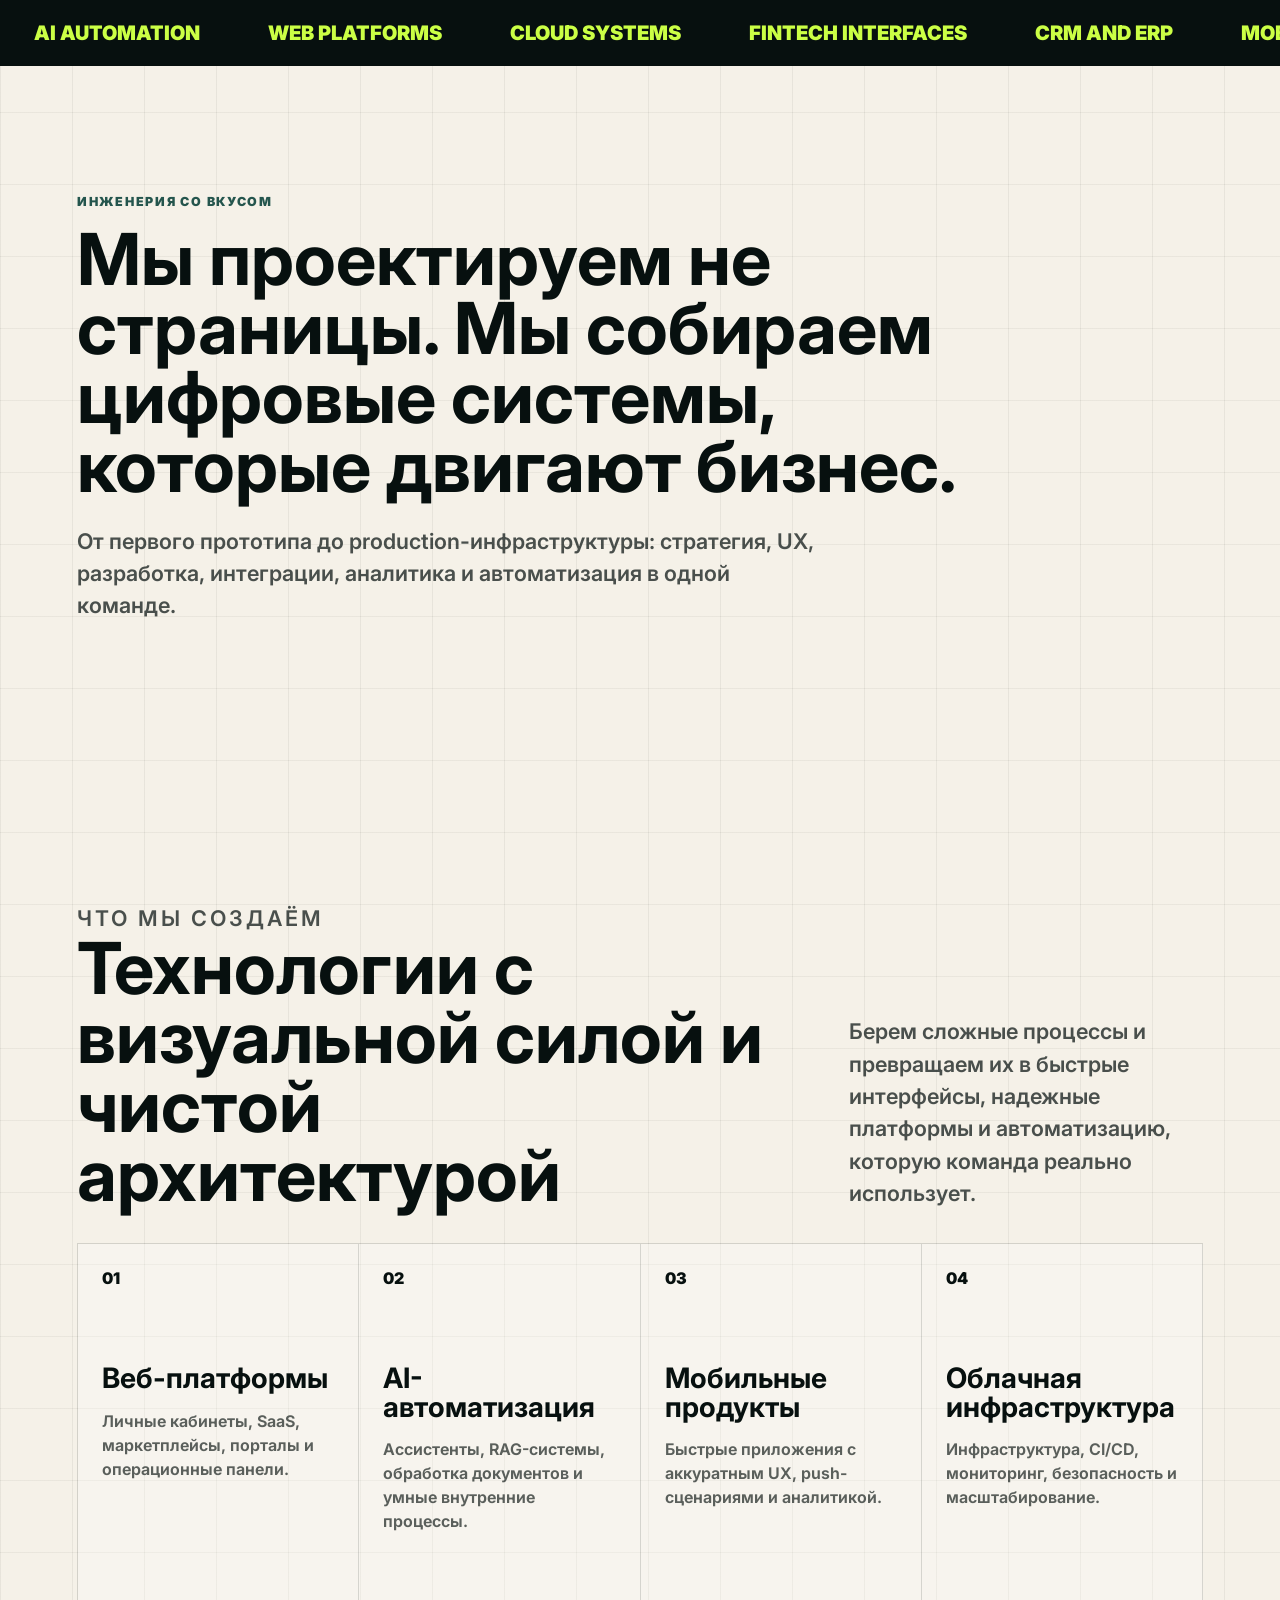
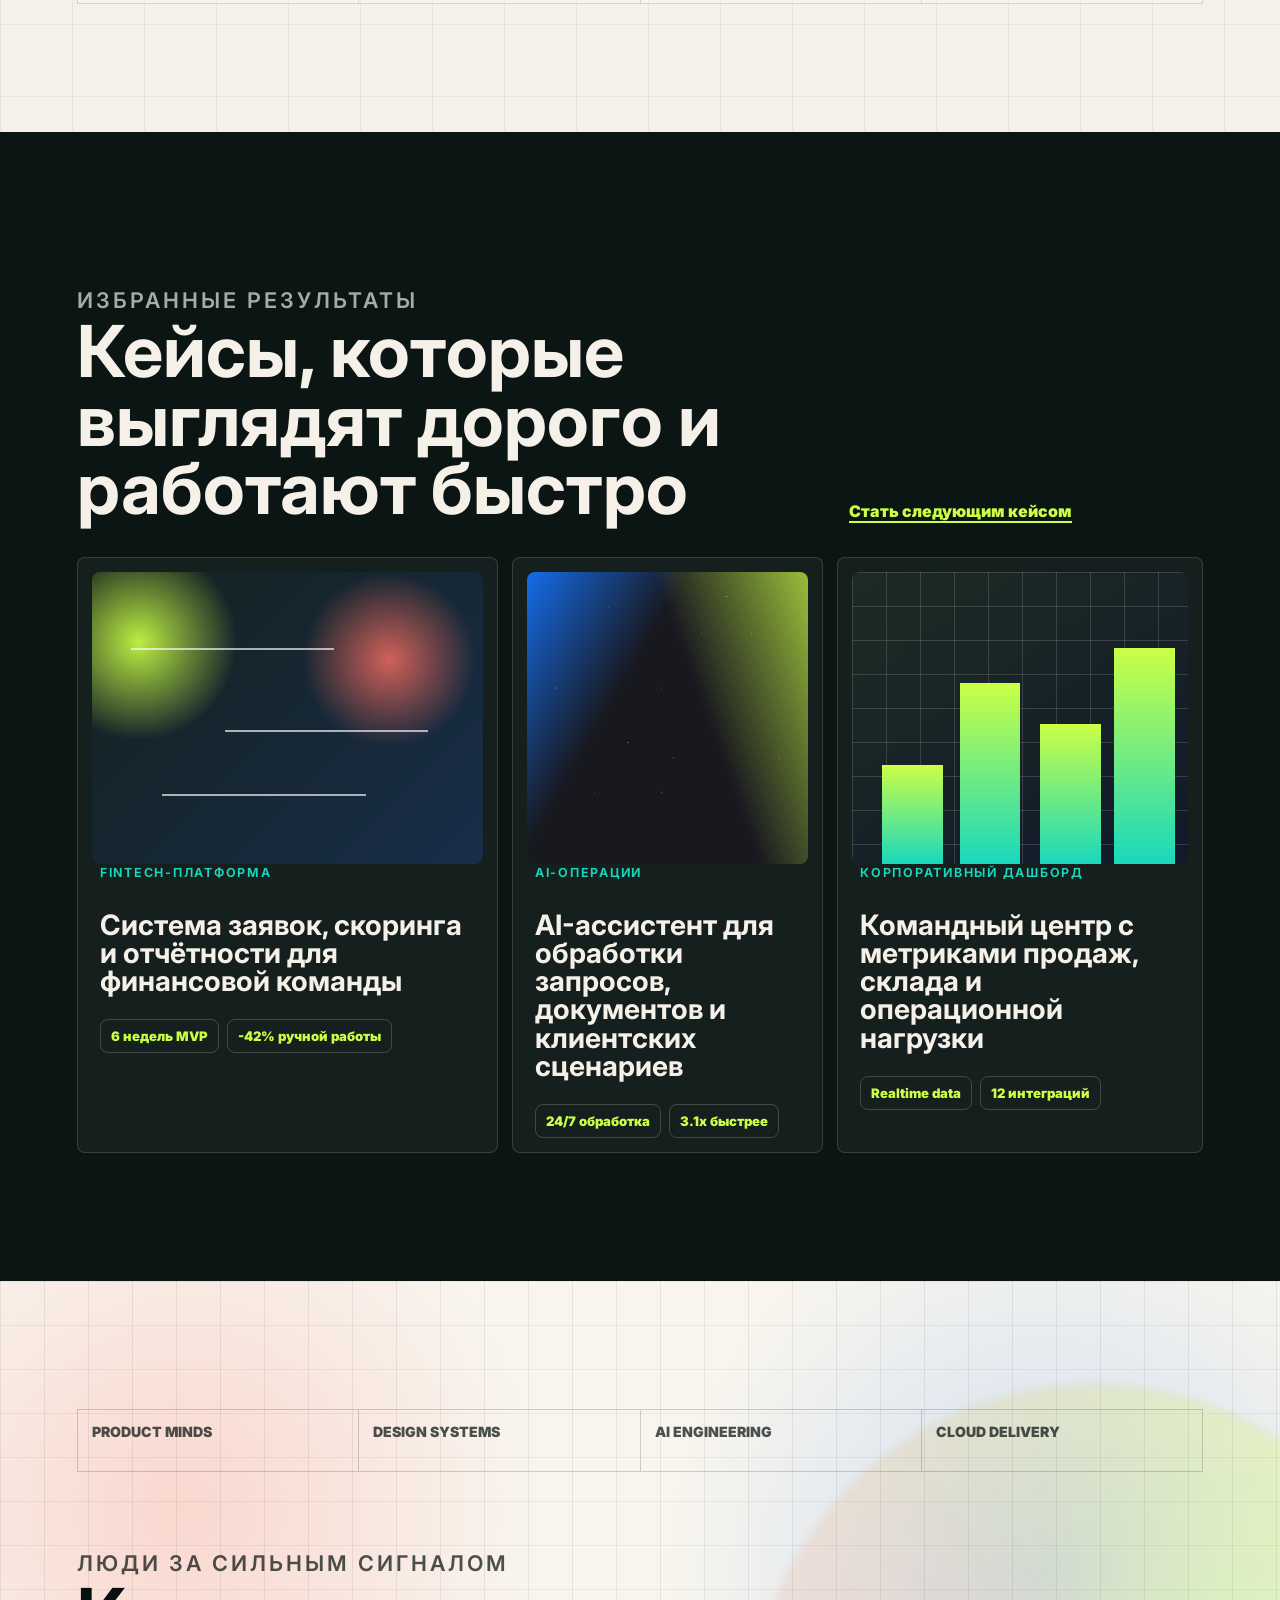
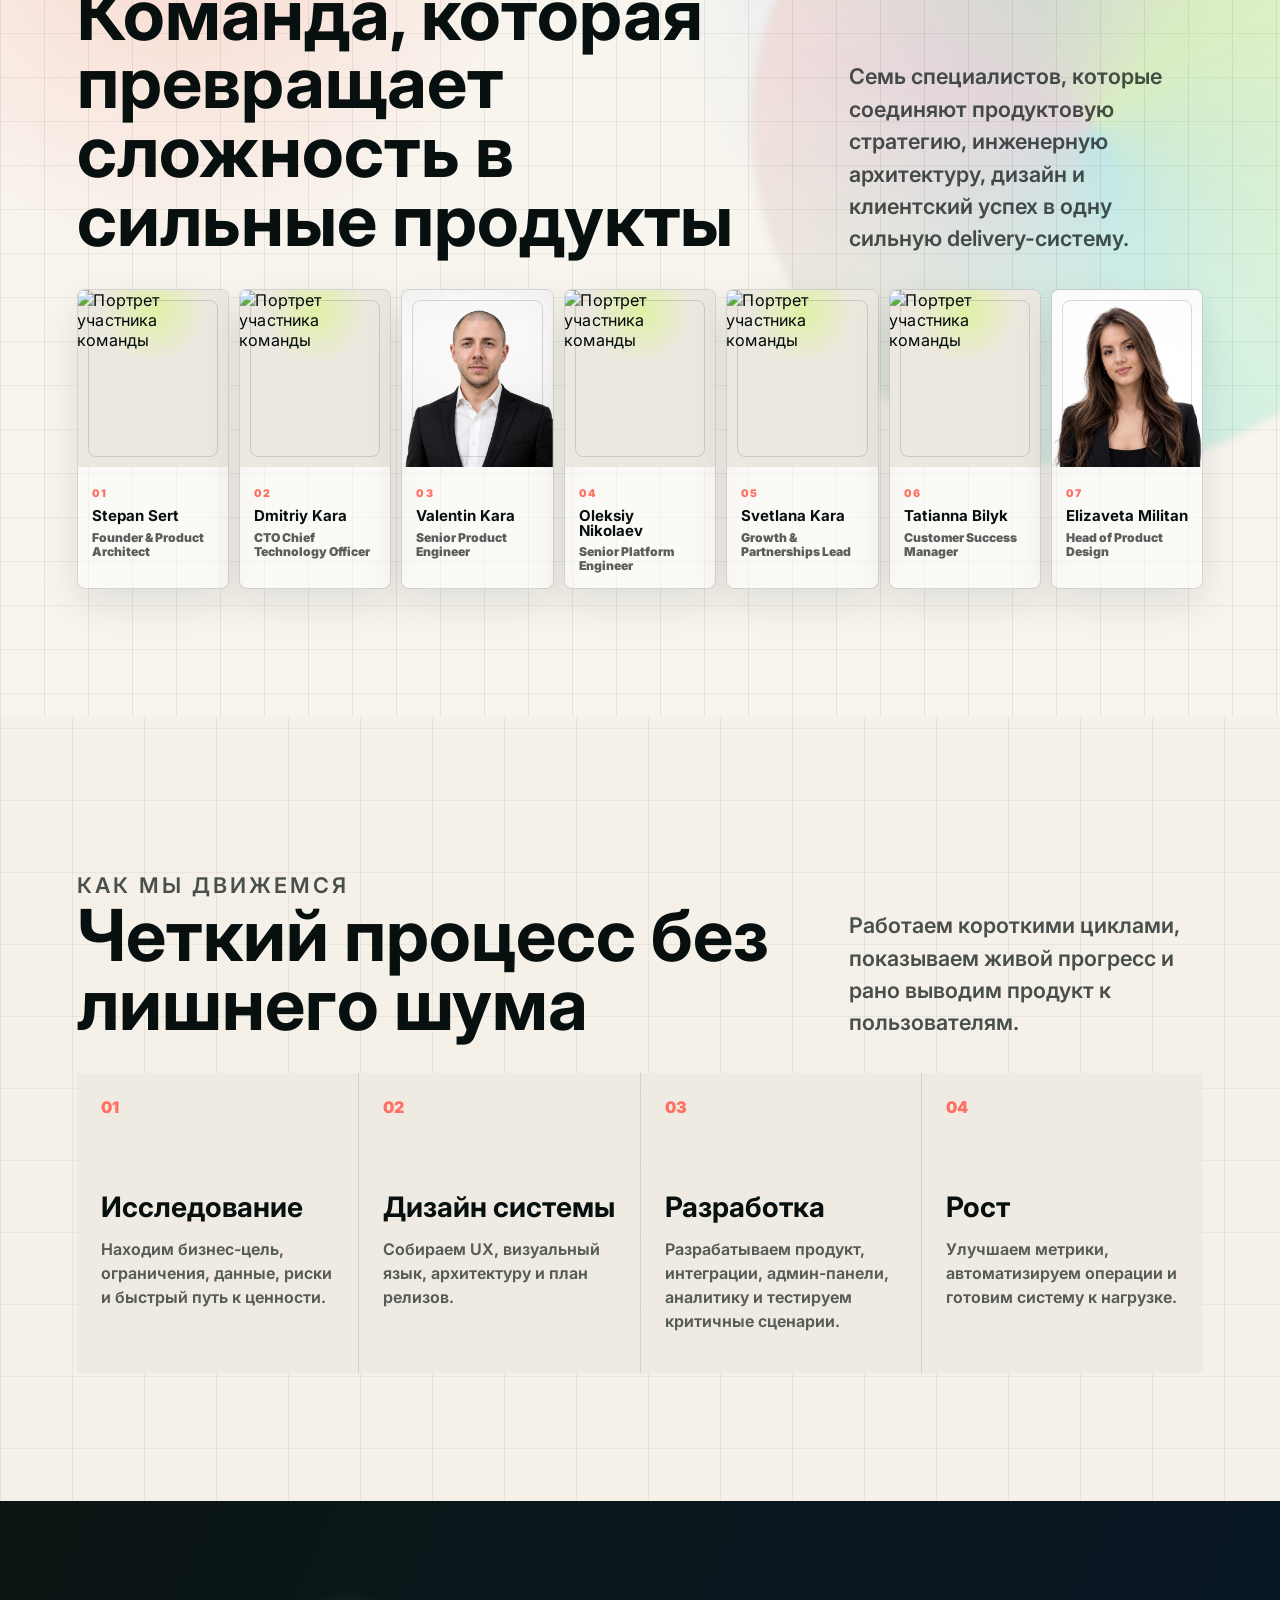
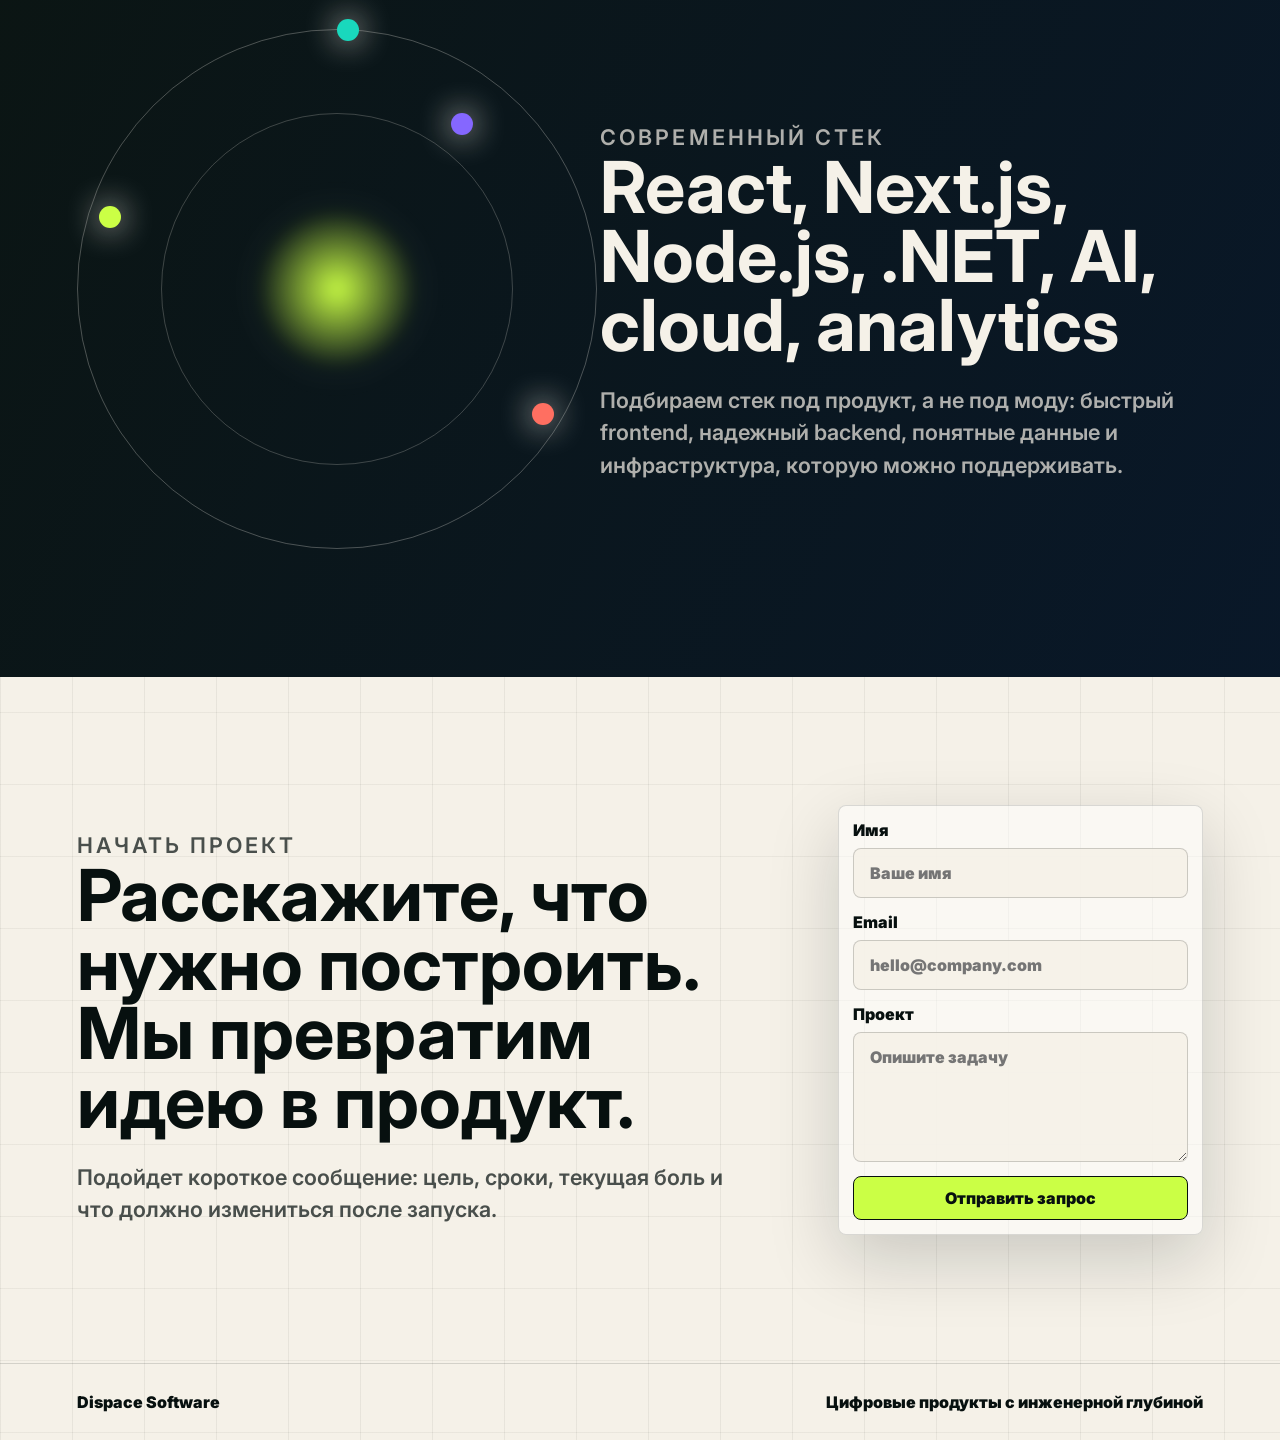
==== commit 96202732: "Add SeatMap Casa di Fratelli proof section" ====
--- a/index.html
+++ b/index.html
@@ -14,13 +14,17 @@
     />
     <meta name="author" content="DISpace Software" />
     <meta name="theme-color" content="#f5f1e8" />
+    <meta name="google-site-verification" content="N2XZ6GuuSPyu4R3moXF4EGCh6ctxTmCC8ijqyRs5M9U" />
     <link rel="canonical" href="https://dispacesoft.com/" />
     <link rel="alternate" hreflang="ru" href="https://dispacesoft.com/" />
     <link rel="alternate" hreflang="en" href="https://dispacesoft.com/" />
     <link rel="alternate" hreflang="bg" href="https://dispacesoft.com/" />
     <link rel="alternate" hreflang="x-default" href="https://dispacesoft.com/" />
     <link rel="manifest" href="/site.webmanifest" />
-    <link rel="icon" type="image/png" href="/assets/brand/dispace-logo-transparent.png" />
+    <link rel="icon" type="image/png" sizes="48x48" href="/assets/icons/dispace-icon-48.png" />
+    <link rel="shortcut icon" type="image/png" href="/assets/icons/dispace-icon-48.png" />
+    <link rel="icon" type="image/png" sizes="192x192" href="/assets/icons/dispace-icon-192.png" />
+    <link rel="apple-touch-icon" sizes="180x180" href="/assets/icons/apple-touch-icon.png" />
     <meta property="og:type" content="website" />
     <meta property="og:site_name" content="DISpace Software" />
     <meta property="og:title" content="DISpace Software | Custom Software, AI Platforms & Restaurant SaaS" />
@@ -52,7 +56,8 @@
             "name": "DISpace Software",
             "alternateName": ["DISPACE", "DispaceSoft", "DISpasesoft", "DISpacesoft"],
             "url": "https://dispacesoft.com/",
-            "logo": "https://dispacesoft.com/assets/brand/dispace-logo-transparent.png",
+            "logo": "https://dispacesoft.com/assets/icons/dispace-icon-512.png",
+            "image": "https://dispacesoft.com/assets/icons/dispace-icon-512.png",
             "description": "DISpace Software creates custom software, AI web platforms, SaaS systems for restaurants, hospitality CRM and smart reservation products.",
             "founder": {
               "@type": "Person",
@@ -218,7 +223,7 @@
             операционное управление в одной синхронизированной платформе.
           </p>
           <div class="seatmap-actions">
-            <a class="button gold" href="seatmap-app/index.html?route=reservation&tour=1" target="_blank" rel="noopener">Попробовать beta</a>
+            <a class="button gold" href="seatmap-app/index.html?route=reservation" target="_blank" rel="noopener">Попробовать beta</a>
             <a class="button ghost-dark" href="seatmap-guide.html">Узнать о продукте</a>
           </div>
         </div>
@@ -232,55 +237,28 @@
           </div>
         </div>
 
-        <div class="seatmap-features" aria-label="Ключевые возможности SeatMap">
-          <article class="seatmap-feature reveal">
-            <div class="feature-shot placeholder-shot">
-              <span>Место под фото инструкции</span>
-            </div>
-            <span>01</span>
-            <h3>Интерактивная карта ресторана</h3>
-            <p>Гость выбирает конкретный столик, зону, вместимость и атмосферу в реальном времени.</p>
-          </article>
-          <article class="seatmap-feature reveal">
-            <div class="feature-shot placeholder-shot">
-              <span>Место под фото инструкции</span>
-            </div>
-            <span>02</span>
-            <h3>Умный подбор столов</h3>
-            <p>SeatMap предлагает альтернативы, объединение столов и лучшие свободные варианты.</p>
-          </article>
-          <article class="seatmap-feature reveal">
-            <div class="feature-shot placeholder-shot">
-              <span>Место под фото инструкции</span>
-            </div>
-            <span>03</span>
-            <h3>Restaurant CRM</h3>
-            <p>История гостей, no-show, blacklist, заметки, предпочтения и регулярные клиенты.</p>
-          </article>
-          <article class="seatmap-feature reveal">
-            <div class="feature-shot placeholder-shot">
-              <span>Место под фото инструкции</span>
-            </div>
-            <span>04</span>
-            <h3>Digital menu и orders</h3>
-            <p>После посадки гость открывает меню, делает заказ, а система знает стол и резервацию.</p>
-          </article>
-          <article class="seatmap-feature reveal">
-            <div class="feature-shot placeholder-shot">
-              <span>Место под фото инструкции</span>
-            </div>
-            <span>05</span>
-            <h3>Live operational map</h3>
-            <p>Администратор видит занятые столы, опоздания, посадки и свободные места.</p>
-          </article>
-          <article class="seatmap-feature reveal">
-            <div class="feature-shot placeholder-shot">
-              <span>Место под фото инструкции</span>
-            </div>
-            <span>06</span>
-            <h3>Analytics и audit</h3>
-            <p>Поведение гостей, загрузка, маркетинг, роли администраторов и журнал действий.</p>
-          </article>
+        <div class="seatmap-proof reveal" aria-label="SeatMap используется Casa di Fratelli">
+          <div class="proof-brand">
+            <p class="proof-eyebrow">Используется рестораном года</p>
+            <a class="casa-logo" href="https://casa-di-fratelli.vercel.app/" target="_blank" rel="noopener" aria-label="Открыть сайт Casa di Fratelli">
+              <img src="assets/partners/casa-di-fratelli-logo.svg" alt="Casa di Fratelli" loading="lazy" decoding="async" />
+            </a>
+            <p class="proof-copy">
+              SeatMap уже работает в Casa di Fratelli — премиальном ресторане, где важны точная посадка гостей,
+              живая карта зала, быстрый контроль бронирований и аккуратный digital guest experience.
+            </p>
+          </div>
+          <div class="proof-metrics" aria-label="SeatMap live case metrics">
+            <span>Live reservations</span>
+            <span>Restaurant CRM</span>
+            <span>Digital menu</span>
+          </div>
+          <div class="proof-award-slot" aria-label="Место под награду ресторана года">
+            <span>Скоро здесь</span>
+            <strong>Restaurant of the Year Award</strong>
+            <p>Место под награду ресторана года. Добавим бейдж, фото или официальный диплом, когда будет готов материал.</p>
+          </div>
+          <a class="proof-link" href="https://casa-di-fratelli.vercel.app/" target="_blank" rel="noopener">Открыть ресторан</a>
         </div>
       </section>
 
@@ -524,7 +502,7 @@
         </div>
         <div class="stack-copy reveal">
           <p class="section-kicker">Modern stack</p>
-          <h2>React, Next.js, Node.js, Python, AI, cloud, analytics</h2>
+          <h2>React, Next.js, Node.js, .NET, AI, cloud, analytics</h2>
           <p>
             Подбираем стек под продукт, а не под моду: быстрый frontend, надежный backend,
             понятные данные и инфраструктура, которую можно поддерживать.
--- a/styles.css
+++ b/styles.css
@@ -514,7 +514,7 @@
 
 .seatmap-copy,
 .macbook-wrap,
-.seatmap-features {
+.seatmap-proof {
   position: relative;
   z-index: 1;
 }
@@ -635,64 +635,162 @@
   transform-origin: top;
 }
 
-.seatmap-features {
+.seatmap-proof {
   grid-column: 1 / -1;
   display: grid;
-  grid-template-columns: repeat(3, minmax(0, 1fr));
-  gap: 14px;
+  grid-template-columns: minmax(0, 1.1fr) minmax(220px, 0.7fr) auto;
+  gap: 18px;
+  align-items: stretch;
   margin-top: clamp(26px, 5vw, 60px);
-}
-
-.seatmap-feature {
-  display: grid;
-  grid-template-rows: auto auto auto 1fr;
-  min-height: 420px;
-  padding: 14px;
-  border: 1px solid rgba(246, 221, 176, 0.14);
-  border-radius: 8px;
-  background: rgba(255, 255, 255, 0.045);
-  box-shadow: 0 18px 50px rgba(0, 0, 0, 0.22);
-  overflow: hidden;
-}
-
-.feature-shot {
-  display: grid;
-  min-height: 190px;
-  place-items: center;
-  margin-bottom: 18px;
-  border: 1px dashed rgba(239, 194, 119, 0.36);
+  padding: clamp(18px, 3vw, 34px);
+  border: 1px solid rgba(246, 221, 176, 0.18);
   border-radius: 8px;
   background:
-    linear-gradient(90deg, rgba(246, 221, 176, 0.08) 1px, transparent 1px) 0 0 / 28px 28px,
-    linear-gradient(rgba(246, 221, 176, 0.08) 1px, transparent 1px) 0 0 / 28px 28px,
-    rgba(0, 0, 0, 0.22);
-}
-
-.feature-shot span {
-  color: rgba(255, 245, 223, 0.58);
+    radial-gradient(circle at 10% 10%, rgba(239, 194, 119, 0.2), transparent 34%),
+    radial-gradient(circle at 82% 14%, rgba(25, 216, 189, 0.12), transparent 32%),
+    rgba(255, 255, 255, 0.045);
+  box-shadow: 0 32px 90px rgba(0, 0, 0, 0.32);
+  overflow: hidden;
+}
+
+.seatmap-proof::before {
+  position: absolute;
+  inset: 1px;
+  content: "";
+  background:
+    linear-gradient(90deg, rgba(246, 221, 176, 0.07) 1px, transparent 1px) 0 0 / 54px 54px,
+    linear-gradient(rgba(246, 221, 176, 0.06) 1px, transparent 1px) 0 0 / 54px 54px;
+  mask-image: linear-gradient(90deg, rgba(0, 0, 0, 0.72), transparent);
+  pointer-events: none;
+}
+
+.proof-brand,
+.proof-metrics,
+.proof-award-slot,
+.proof-link {
+  position: relative;
+  z-index: 1;
+}
+
+.proof-eyebrow {
+  margin: 0 0 18px;
+  color: #efc277;
+  font-size: 0.74rem;
+  font-weight: 950;
+  letter-spacing: 0.18em;
+  text-transform: uppercase;
+}
+
+.casa-logo {
+  display: grid;
+  place-items: start;
+  width: min(330px, 100%);
+  min-height: 82px;
+  padding: 4px 0;
+}
+
+.casa-logo img {
+  display: block;
+  width: 100%;
+  height: auto;
+  max-height: 92px;
+  object-fit: contain;
+  object-position: left center;
+  filter: drop-shadow(0 18px 34px rgba(0, 0, 0, 0.45));
+}
+
+.proof-copy {
+  max-width: 760px;
+  margin: 18px 0 0;
+  color: rgba(255, 245, 223, 0.72);
+  font-size: clamp(0.98rem, 1.5vw, 1.16rem);
+  line-height: 1.6;
+  font-weight: 650;
+}
+
+.proof-metrics {
+  display: grid;
+  gap: 10px;
+  align-content: center;
+}
+
+.proof-metrics span {
+  display: inline-flex;
+  min-height: 44px;
+  align-items: center;
+  justify-content: center;
+  padding: 10px 14px;
+  border: 1px solid rgba(239, 194, 119, 0.22);
+  border-radius: 8px;
+  background: rgba(0, 0, 0, 0.22);
+  color: rgba(255, 245, 223, 0.78);
   font-size: 0.78rem;
   font-weight: 900;
-  letter-spacing: 0.12em;
+  letter-spacing: 0.08em;
   text-transform: uppercase;
 }
 
-.seatmap-feature > span {
+.proof-award-slot {
+  display: grid;
+  align-content: center;
+  min-height: 190px;
+  padding: 22px;
+  border: 1px dashed rgba(239, 194, 119, 0.4);
+  border-radius: 8px;
+  background:
+    linear-gradient(145deg, rgba(239, 194, 119, 0.15), rgba(255, 255, 255, 0.03)),
+    rgba(0, 0, 0, 0.22);
+}
+
+.proof-award-slot span {
   color: #efc277;
-  font-size: 0.78rem;
-  font-weight: 900;
-}
-
-.seatmap-feature h3 {
-  margin: 18px 0 0;
-  font-size: clamp(1.35rem, 2vw, 2rem);
+  font-size: 0.74rem;
+  font-weight: 950;
+  letter-spacing: 0.18em;
+  text-transform: uppercase;
+}
+
+.proof-award-slot strong {
+  display: block;
+  max-width: 260px;
+  margin-top: 16px;
+  color: #fff5df;
+  font-size: clamp(1.4rem, 2.2vw, 2.15rem);
   line-height: 1;
 }
 
-.seatmap-feature p {
-  margin: 12px 0 0;
+.proof-award-slot p {
+  margin: 14px 0 0;
   color: rgba(255, 245, 223, 0.68);
+  font-size: 0.92rem;
   font-weight: 650;
   line-height: 1.5;
+}
+
+.proof-link {
+  display: inline-flex;
+  grid-column: 1 / -1;
+  align-self: end;
+  justify-self: end;
+  min-height: 48px;
+  align-items: center;
+  justify-content: center;
+  padding: 0 18px;
+  border: 1px solid rgba(246, 221, 176, 0.22);
+  border-radius: 999px;
+  background: rgba(255, 255, 255, 0.06);
+  color: #fff5df;
+  font-size: 0.85rem;
+  font-weight: 900;
+  text-decoration: none;
+  white-space: nowrap;
+  transition: transform 180ms ease, background 180ms ease, border-color 180ms ease;
+}
+
+.proof-link:hover {
+  transform: translateY(-2px);
+  border-color: rgba(239, 194, 119, 0.6);
+  background: rgba(239, 194, 119, 0.13);
 }
 
 .ticker {
@@ -1485,9 +1583,21 @@
   .process-rail,
   .team-ribbon,
   .team-grid,
-  .seatmap-features,
   .case-grid {
     grid-template-columns: repeat(2, minmax(0, 1fr));
+  }
+
+  .seatmap-proof {
+    grid-template-columns: 1fr 1fr;
+  }
+
+  .proof-brand,
+  .proof-link {
+    grid-column: 1 / -1;
+  }
+
+  .proof-link {
+    justify-self: start;
   }
 
   .macbook {
@@ -1549,8 +1659,7 @@
     aspect-ratio: 1 / 1.12;
   }
 
-  .case-card,
-  .seatmap-feature {
+  .case-card {
     min-height: 460px;
   }
 }
@@ -1682,9 +1791,17 @@
   .service-grid,
   .process-rail,
   .team-ribbon,
-  .seatmap-features,
   .case-grid {
     grid-template-columns: 1fr;
+  }
+
+  .seatmap-proof {
+    grid-template-columns: 1fr;
+    gap: 12px;
+  }
+
+  .proof-link {
+    justify-self: stretch;
   }
 
   .team-grid {
@@ -1716,8 +1833,7 @@
 
   .service-card,
   .case-card,
-  .process-step,
-  .seatmap-feature {
+  .process-step {
     min-height: auto;
   }
 
@@ -1737,10 +1853,6 @@
 
   .team-ribbon span {
     min-height: 54px;
-  }
-
-  .feature-shot {
-    min-height: 160px;
   }
 
   .team-photo {
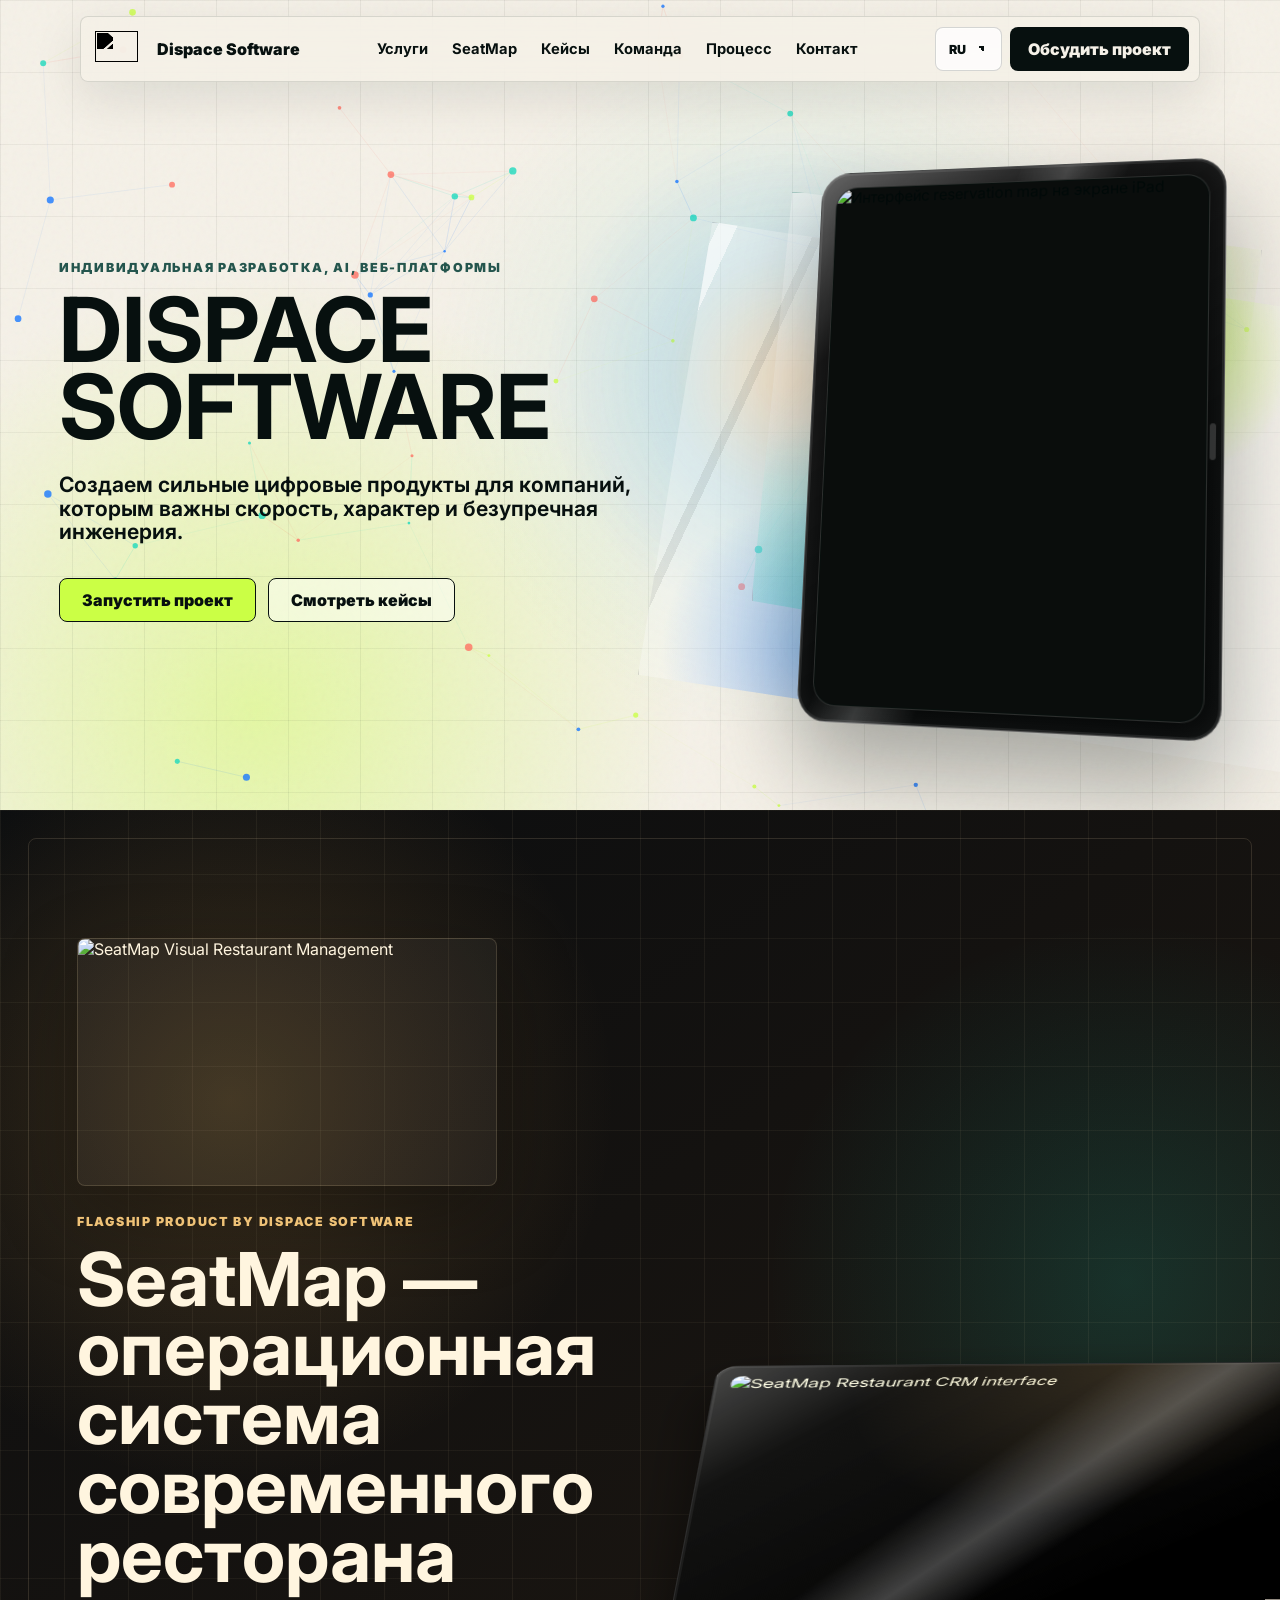
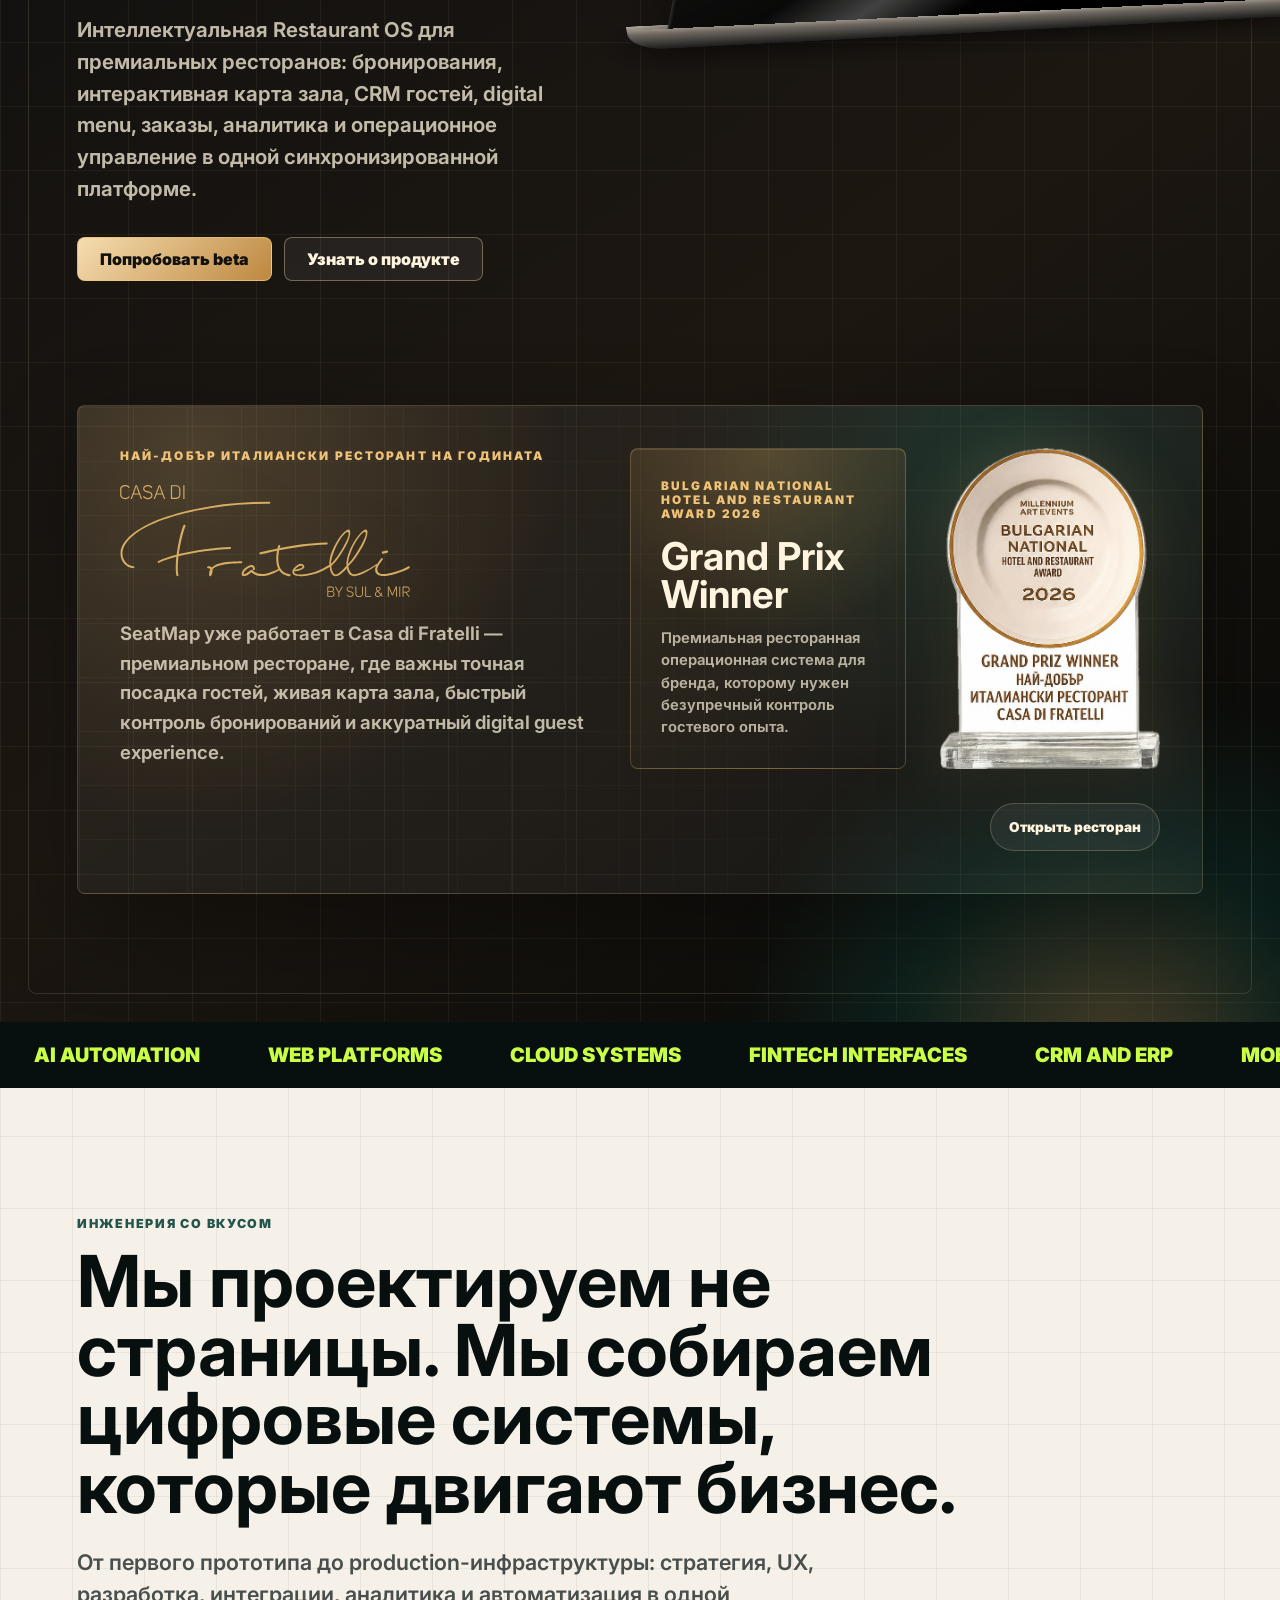
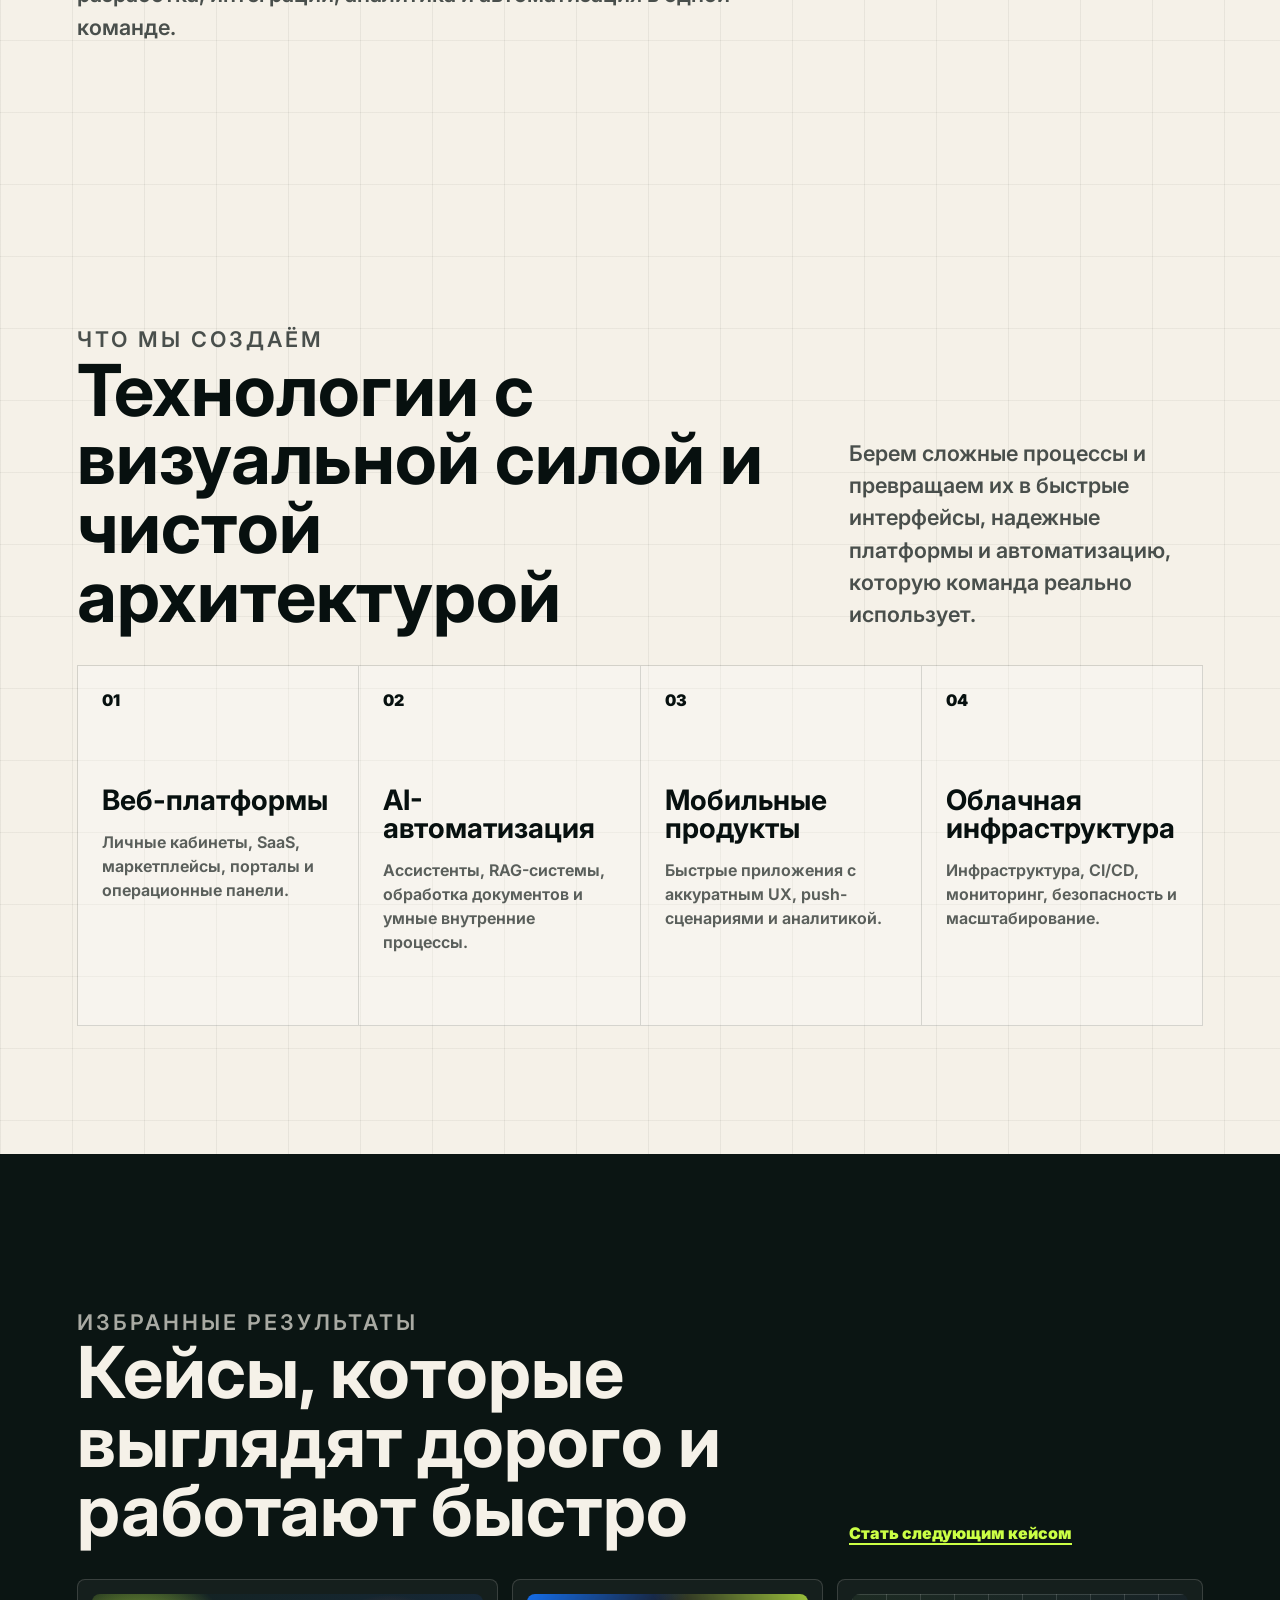
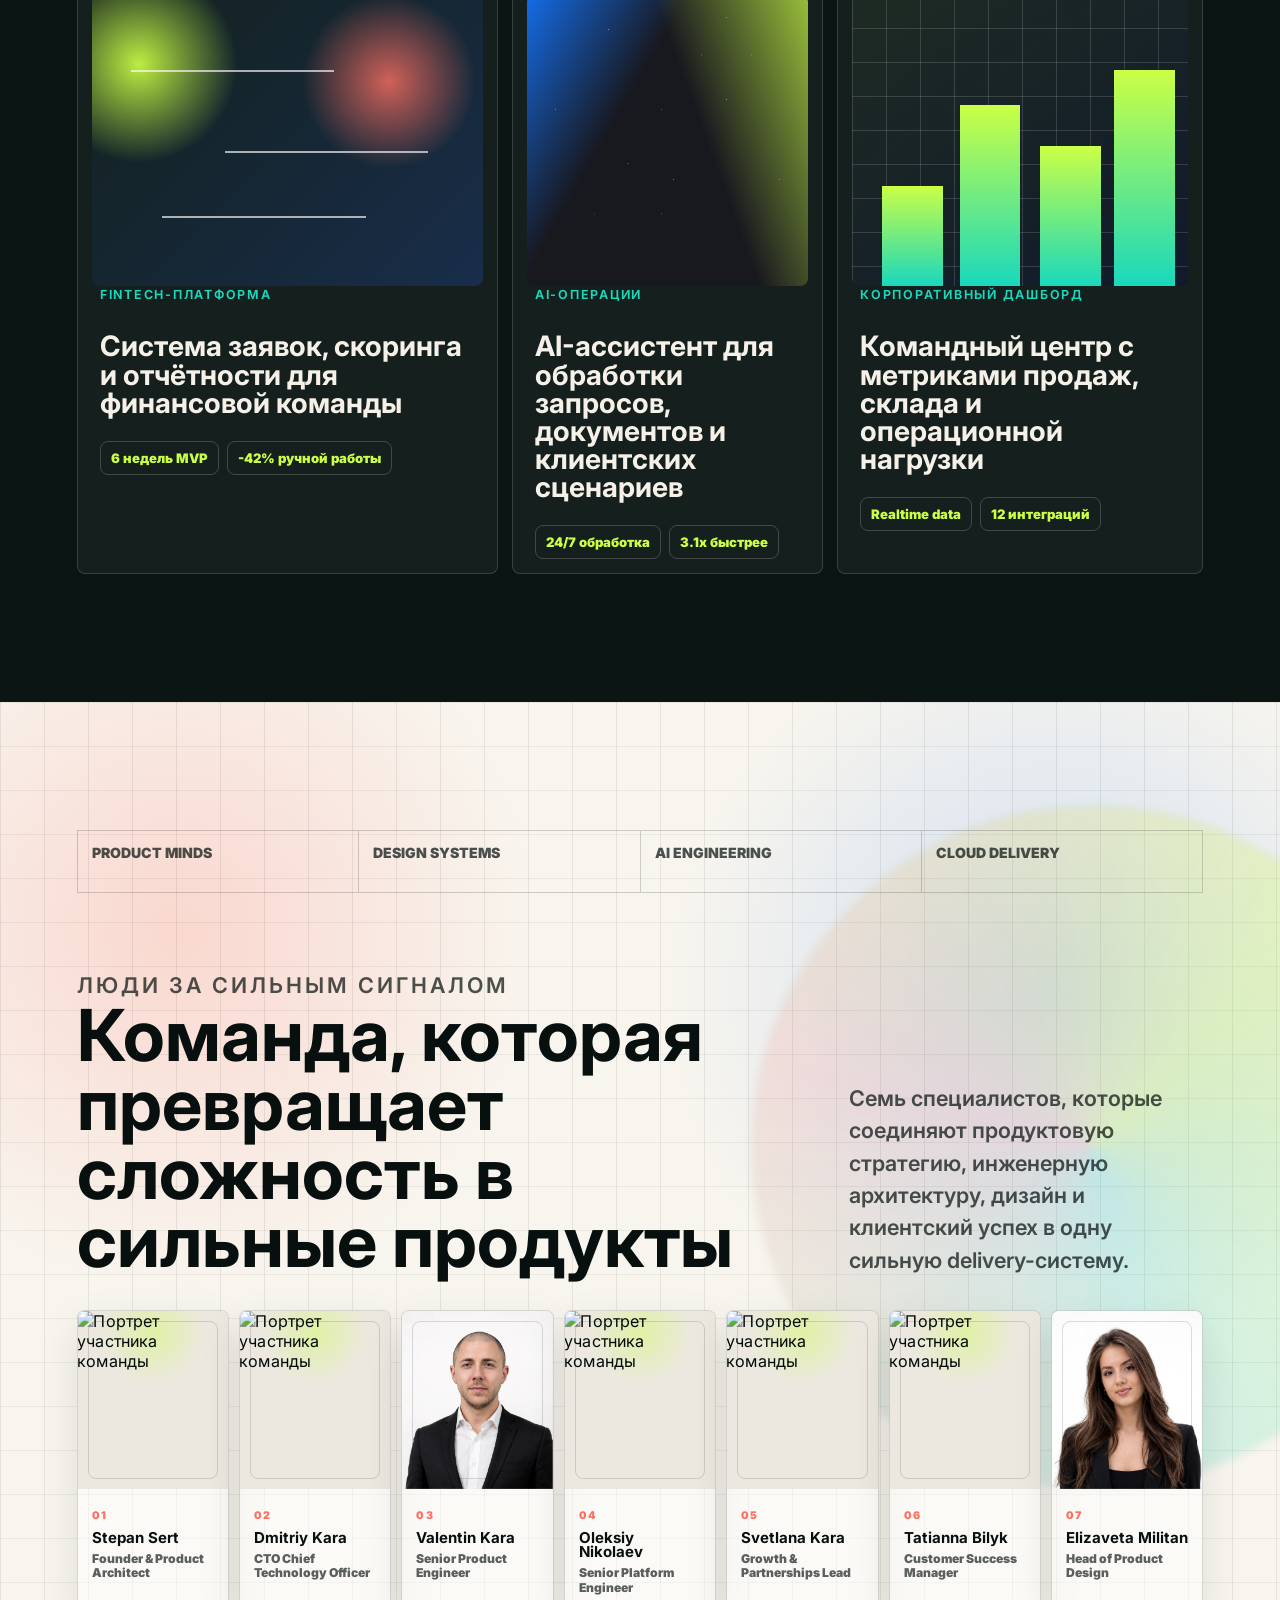
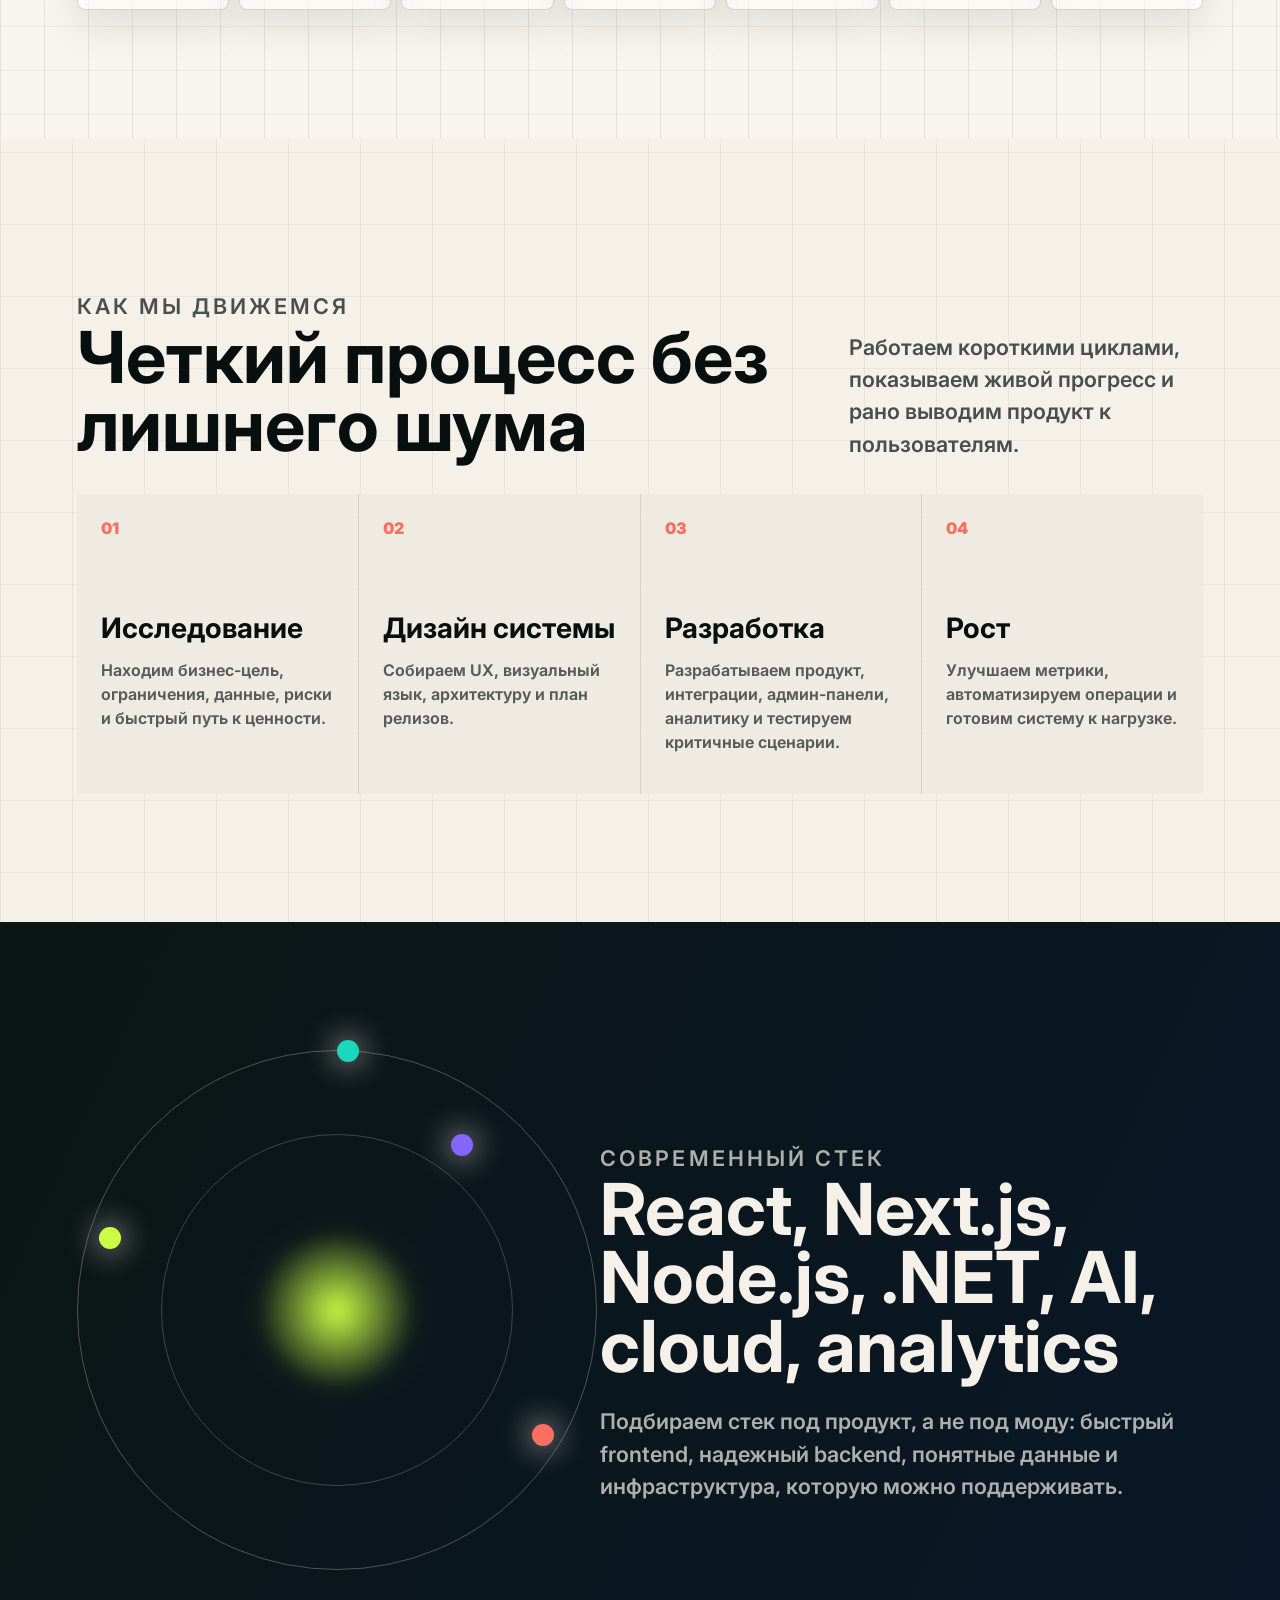
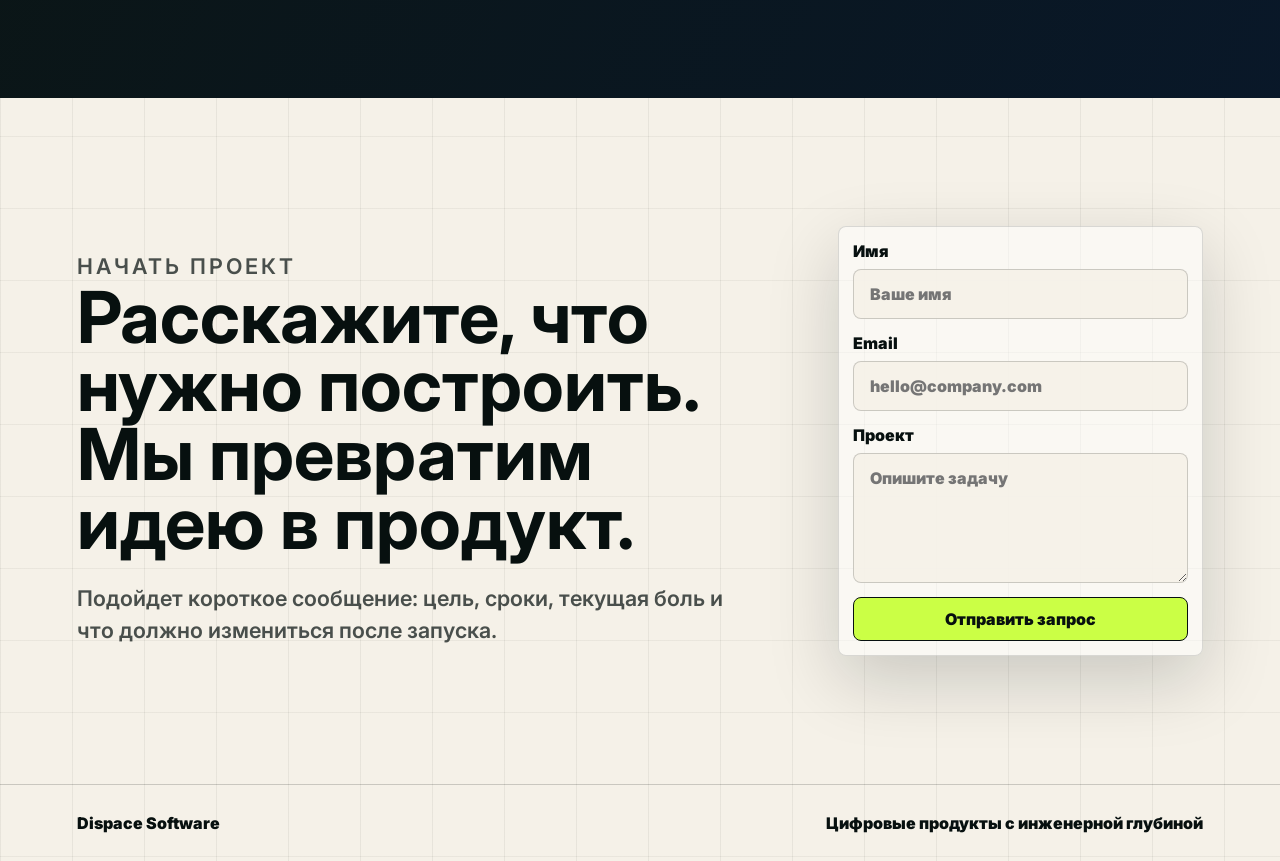
==== commit 40103a5a: "Refine Casa di Fratelli award proof" ====
--- a/index.html
+++ b/index.html
@@ -239,7 +239,7 @@
 
         <div class="seatmap-proof reveal" aria-label="SeatMap используется Casa di Fratelli">
           <div class="proof-brand">
-            <p class="proof-eyebrow">Используется рестораном года</p>
+            <p class="proof-eyebrow">Най-добър италиански ресторант на годината</p>
             <a class="casa-logo" href="https://casa-di-fratelli.vercel.app/" target="_blank" rel="noopener" aria-label="Открыть сайт Casa di Fratelli">
               <img src="assets/partners/casa-di-fratelli-logo.svg" alt="Casa di Fratelli" loading="lazy" decoding="async" />
             </a>
@@ -248,15 +248,13 @@
               живая карта зала, быстрый контроль бронирований и аккуратный digital guest experience.
             </p>
           </div>
-          <div class="proof-metrics" aria-label="SeatMap live case metrics">
-            <span>Live reservations</span>
-            <span>Restaurant CRM</span>
-            <span>Digital menu</span>
-          </div>
-          <div class="proof-award-slot" aria-label="Место под награду ресторана года">
-            <span>Скоро здесь</span>
-            <strong>Restaurant of the Year Award</strong>
-            <p>Место под награду ресторана года. Добавим бейдж, фото или официальный диплом, когда будет готов материал.</p>
+          <div class="proof-story" aria-label="Casa di Fratelli award story">
+            <span>Bulgarian National Hotel and Restaurant Award 2026</span>
+            <strong>Grand Prix Winner</strong>
+            <p>Премиальная ресторанная операционная система для бренда, которому нужен безупречный контроль гостевого опыта.</p>
+          </div>
+          <div class="proof-award-card" aria-label="Награда Casa di Fratelli">
+            <img src="assets/partners/casa-award-2026.png" alt="Bulgarian National Hotel and Restaurant Award 2026 Grand Prix Winner Casa di Fratelli" loading="lazy" decoding="async" />
           </div>
           <a class="proof-link" href="https://casa-di-fratelli.vercel.app/" target="_blank" rel="noopener">Открыть ресторан</a>
         </div>
--- a/styles.css
+++ b/styles.css
@@ -638,11 +638,11 @@
 .seatmap-proof {
   grid-column: 1 / -1;
   display: grid;
-  grid-template-columns: minmax(0, 1.1fr) minmax(220px, 0.7fr) auto;
-  gap: 18px;
-  align-items: stretch;
+  grid-template-columns: minmax(0, 1fr) minmax(260px, 0.58fr) minmax(220px, 0.34fr);
+  gap: clamp(18px, 3vw, 34px);
+  align-items: center;
   margin-top: clamp(26px, 5vw, 60px);
-  padding: clamp(18px, 3vw, 34px);
+  padding: clamp(22px, 4vw, 42px);
   border: 1px solid rgba(246, 221, 176, 0.18);
   border-radius: 8px;
   background:
@@ -665,8 +665,8 @@
 }
 
 .proof-brand,
-.proof-metrics,
-.proof-award-slot,
+.proof-story,
+.proof-award-card,
 .proof-link {
   position: relative;
   z-index: 1;
@@ -684,8 +684,8 @@
 .casa-logo {
   display: grid;
   place-items: start;
-  width: min(330px, 100%);
-  min-height: 82px;
+  width: min(380px, 100%);
+  min-height: 96px;
   padding: 4px 0;
 }
 
@@ -693,10 +693,12 @@
   display: block;
   width: 100%;
   height: auto;
-  max-height: 92px;
+  max-height: 112px;
   object-fit: contain;
   object-position: left center;
-  filter: drop-shadow(0 18px 34px rgba(0, 0, 0, 0.45));
+  filter:
+    drop-shadow(0 0 16px rgba(215, 173, 100, 0.14))
+    drop-shadow(0 18px 34px rgba(0, 0, 0, 0.45));
 }
 
 .proof-copy {
@@ -708,41 +710,21 @@
   font-weight: 650;
 }
 
-.proof-metrics {
-  display: grid;
-  gap: 10px;
-  align-content: center;
-}
-
-.proof-metrics span {
-  display: inline-flex;
-  min-height: 44px;
-  align-items: center;
-  justify-content: center;
-  padding: 10px 14px;
-  border: 1px solid rgba(239, 194, 119, 0.22);
-  border-radius: 8px;
-  background: rgba(0, 0, 0, 0.22);
-  color: rgba(255, 245, 223, 0.78);
-  font-size: 0.78rem;
-  font-weight: 900;
-  letter-spacing: 0.08em;
-  text-transform: uppercase;
-}
-
-.proof-award-slot {
+.proof-story {
   display: grid;
   align-content: center;
-  min-height: 190px;
-  padding: 22px;
-  border: 1px dashed rgba(239, 194, 119, 0.4);
+  min-height: 220px;
+  padding: clamp(18px, 2.5vw, 30px);
+  border: 1px solid rgba(239, 194, 119, 0.26);
   border-radius: 8px;
   background:
-    linear-gradient(145deg, rgba(239, 194, 119, 0.15), rgba(255, 255, 255, 0.03)),
+    radial-gradient(circle at 50% 0, rgba(215, 173, 100, 0.22), transparent 54%),
+    linear-gradient(145deg, rgba(239, 194, 119, 0.12), rgba(255, 255, 255, 0.025)),
     rgba(0, 0, 0, 0.22);
-}
-
-.proof-award-slot span {
+  box-shadow: inset 0 1px 0 rgba(255, 245, 223, 0.12);
+}
+
+.proof-story span {
   color: #efc277;
   font-size: 0.74rem;
   font-weight: 950;
@@ -750,21 +732,49 @@
   text-transform: uppercase;
 }
 
-.proof-award-slot strong {
+.proof-story strong {
   display: block;
-  max-width: 260px;
+  max-width: 360px;
   margin-top: 16px;
   color: #fff5df;
-  font-size: clamp(1.4rem, 2.2vw, 2.15rem);
+  font-size: clamp(1.8rem, 3vw, 3.15rem);
   line-height: 1;
 }
 
-.proof-award-slot p {
+.proof-story p {
   margin: 14px 0 0;
   color: rgba(255, 245, 223, 0.68);
   font-size: 0.92rem;
   font-weight: 650;
   line-height: 1.5;
+}
+
+.proof-award-card {
+  display: grid;
+  place-items: center;
+  min-height: 270px;
+  isolation: isolate;
+}
+
+.proof-award-card::before {
+  position: absolute;
+  width: 86%;
+  aspect-ratio: 1;
+  border-radius: 50%;
+  background: radial-gradient(circle, rgba(239, 194, 119, 0.24), rgba(239, 194, 119, 0.08) 42%, transparent 68%);
+  filter: blur(20px);
+  content: "";
+  z-index: -1;
+}
+
+.proof-award-card img {
+  display: block;
+  width: min(230px, 100%);
+  height: auto;
+  object-fit: contain;
+  filter:
+    drop-shadow(0 24px 34px rgba(0, 0, 0, 0.38))
+    drop-shadow(0 0 26px rgba(239, 194, 119, 0.18));
 }
 
 .proof-link {
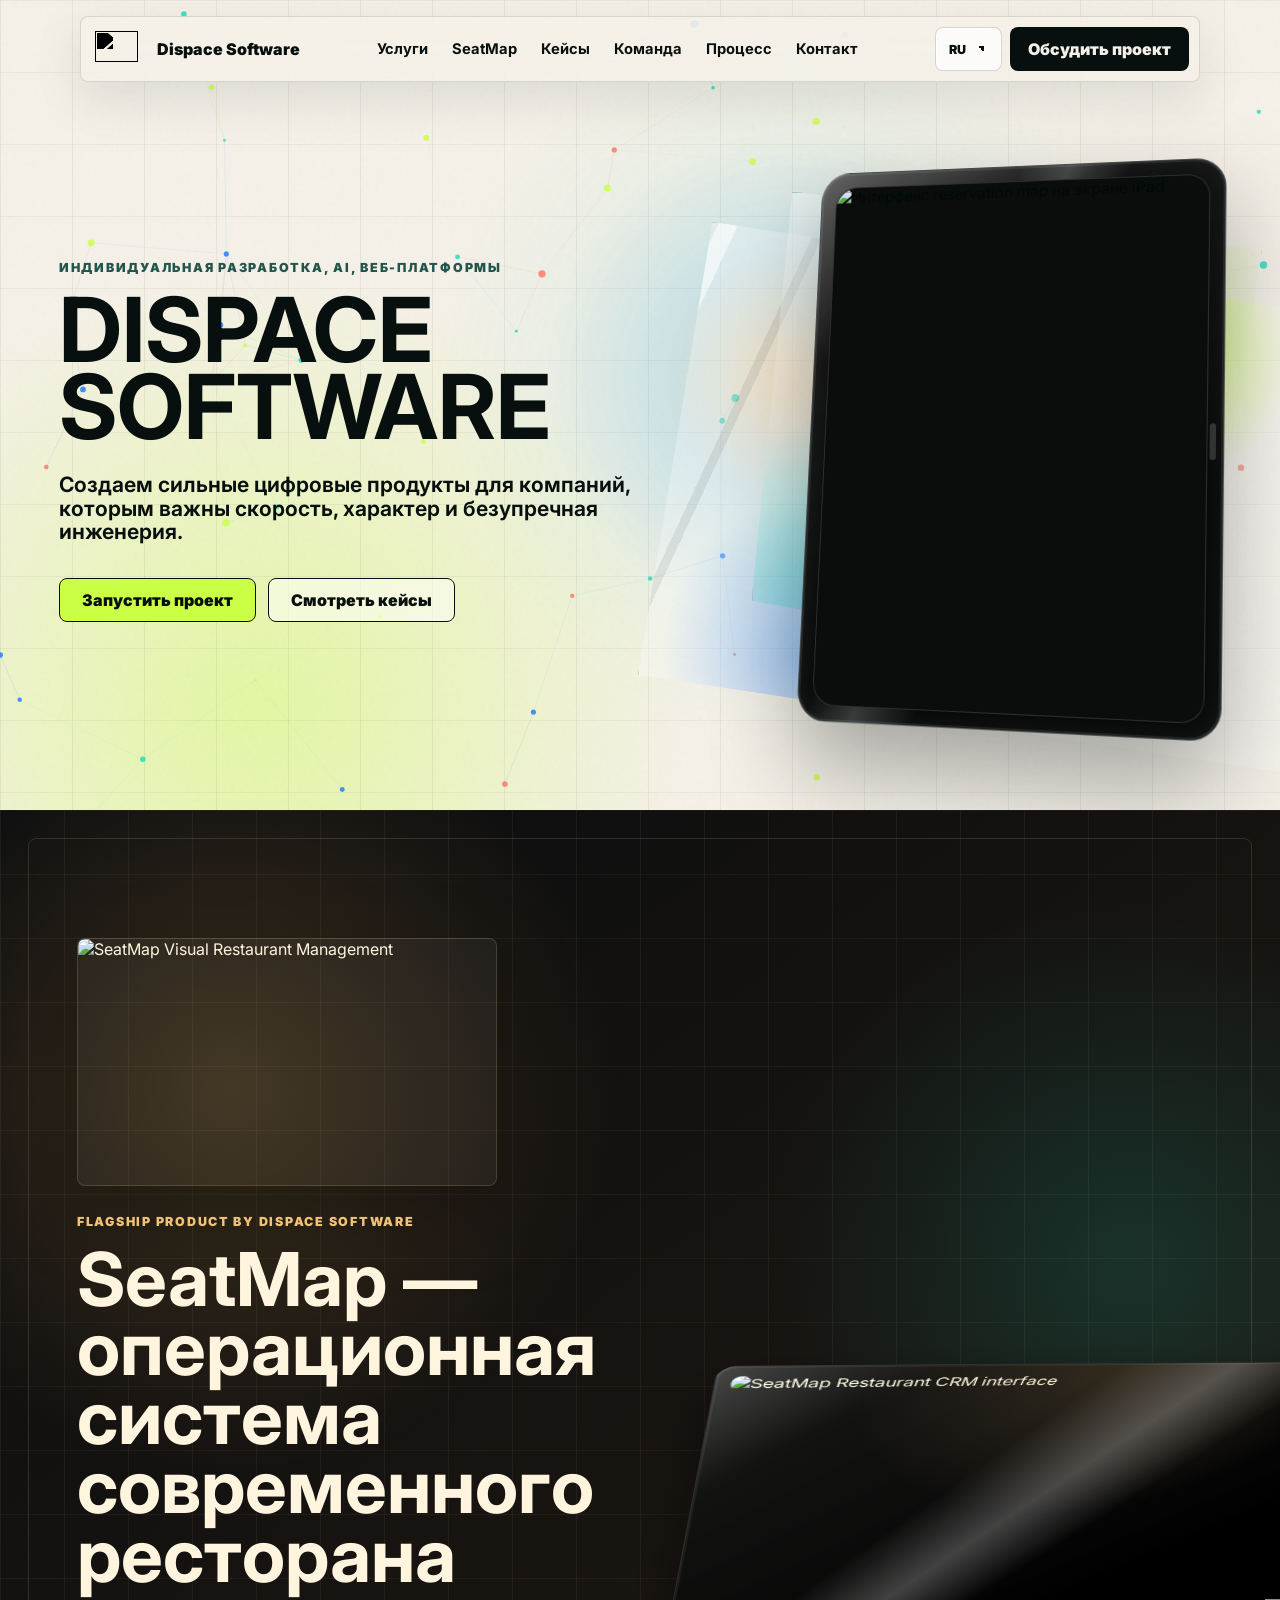
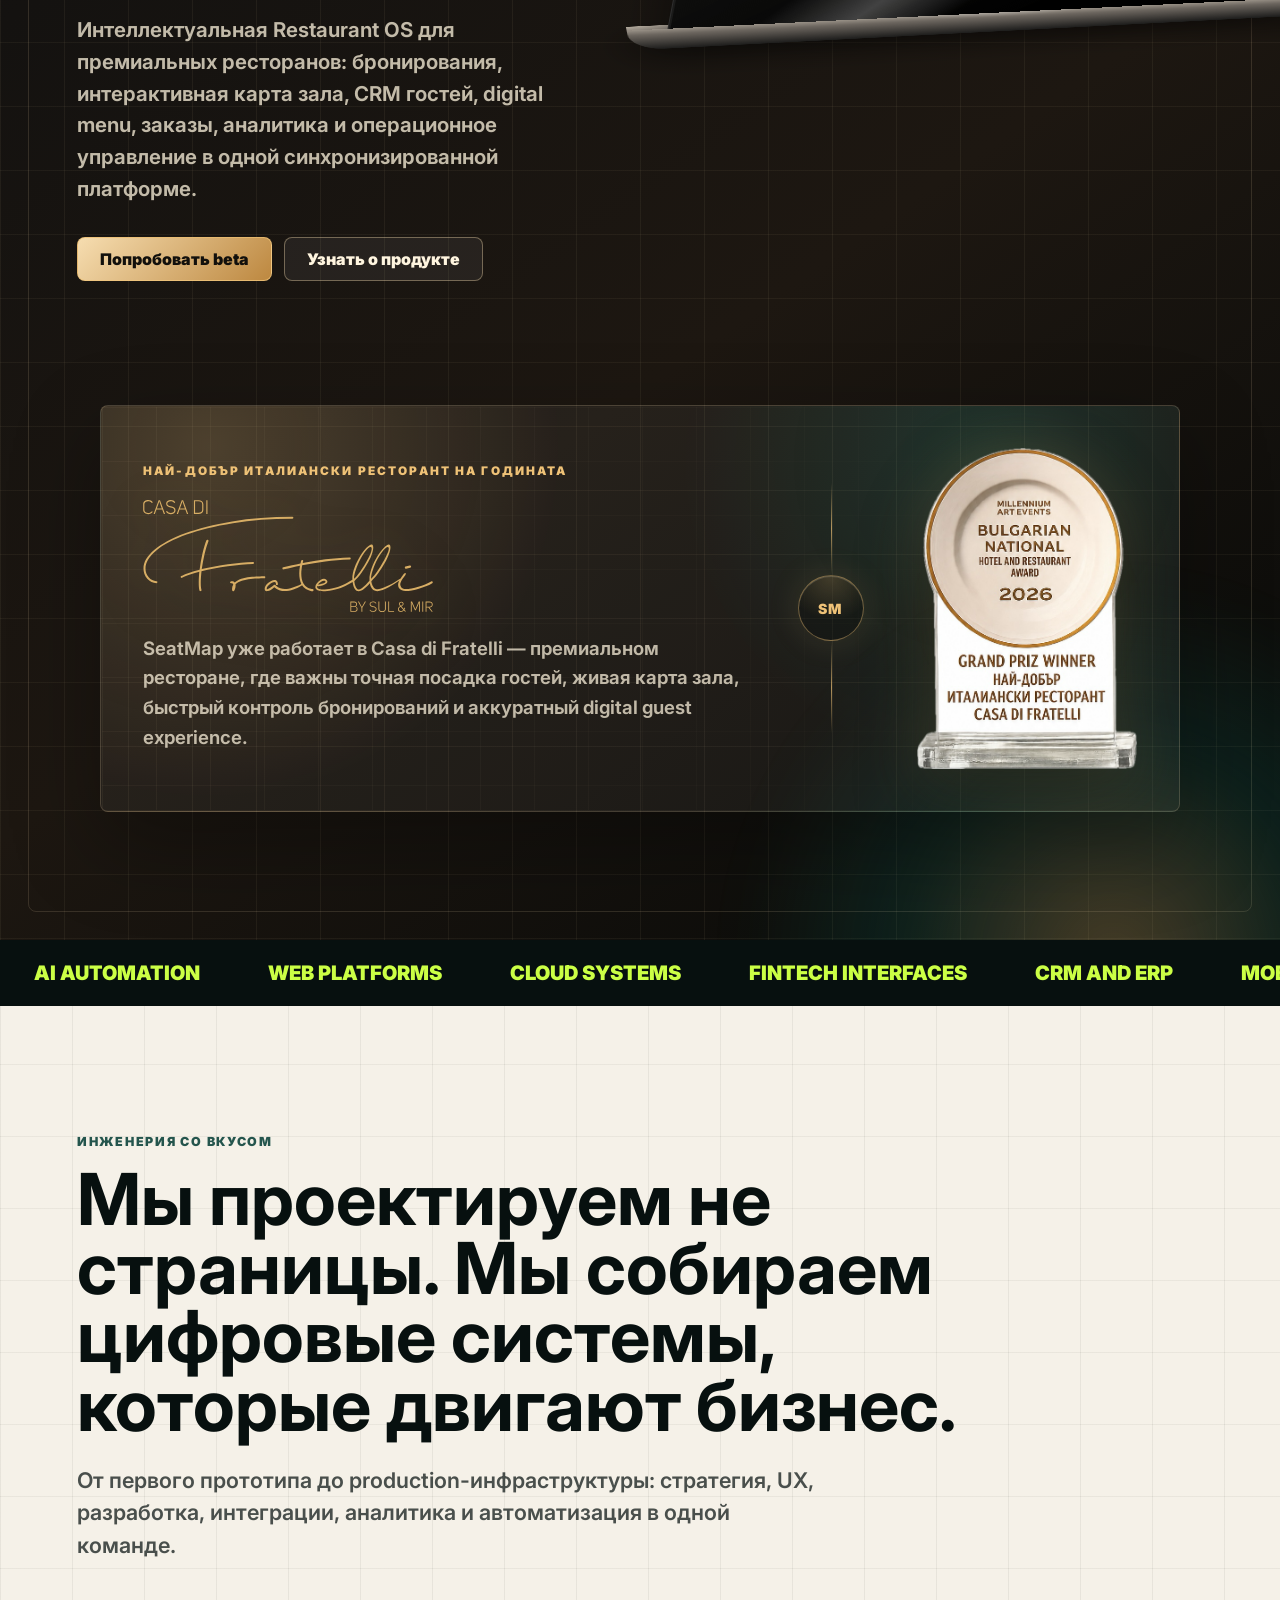
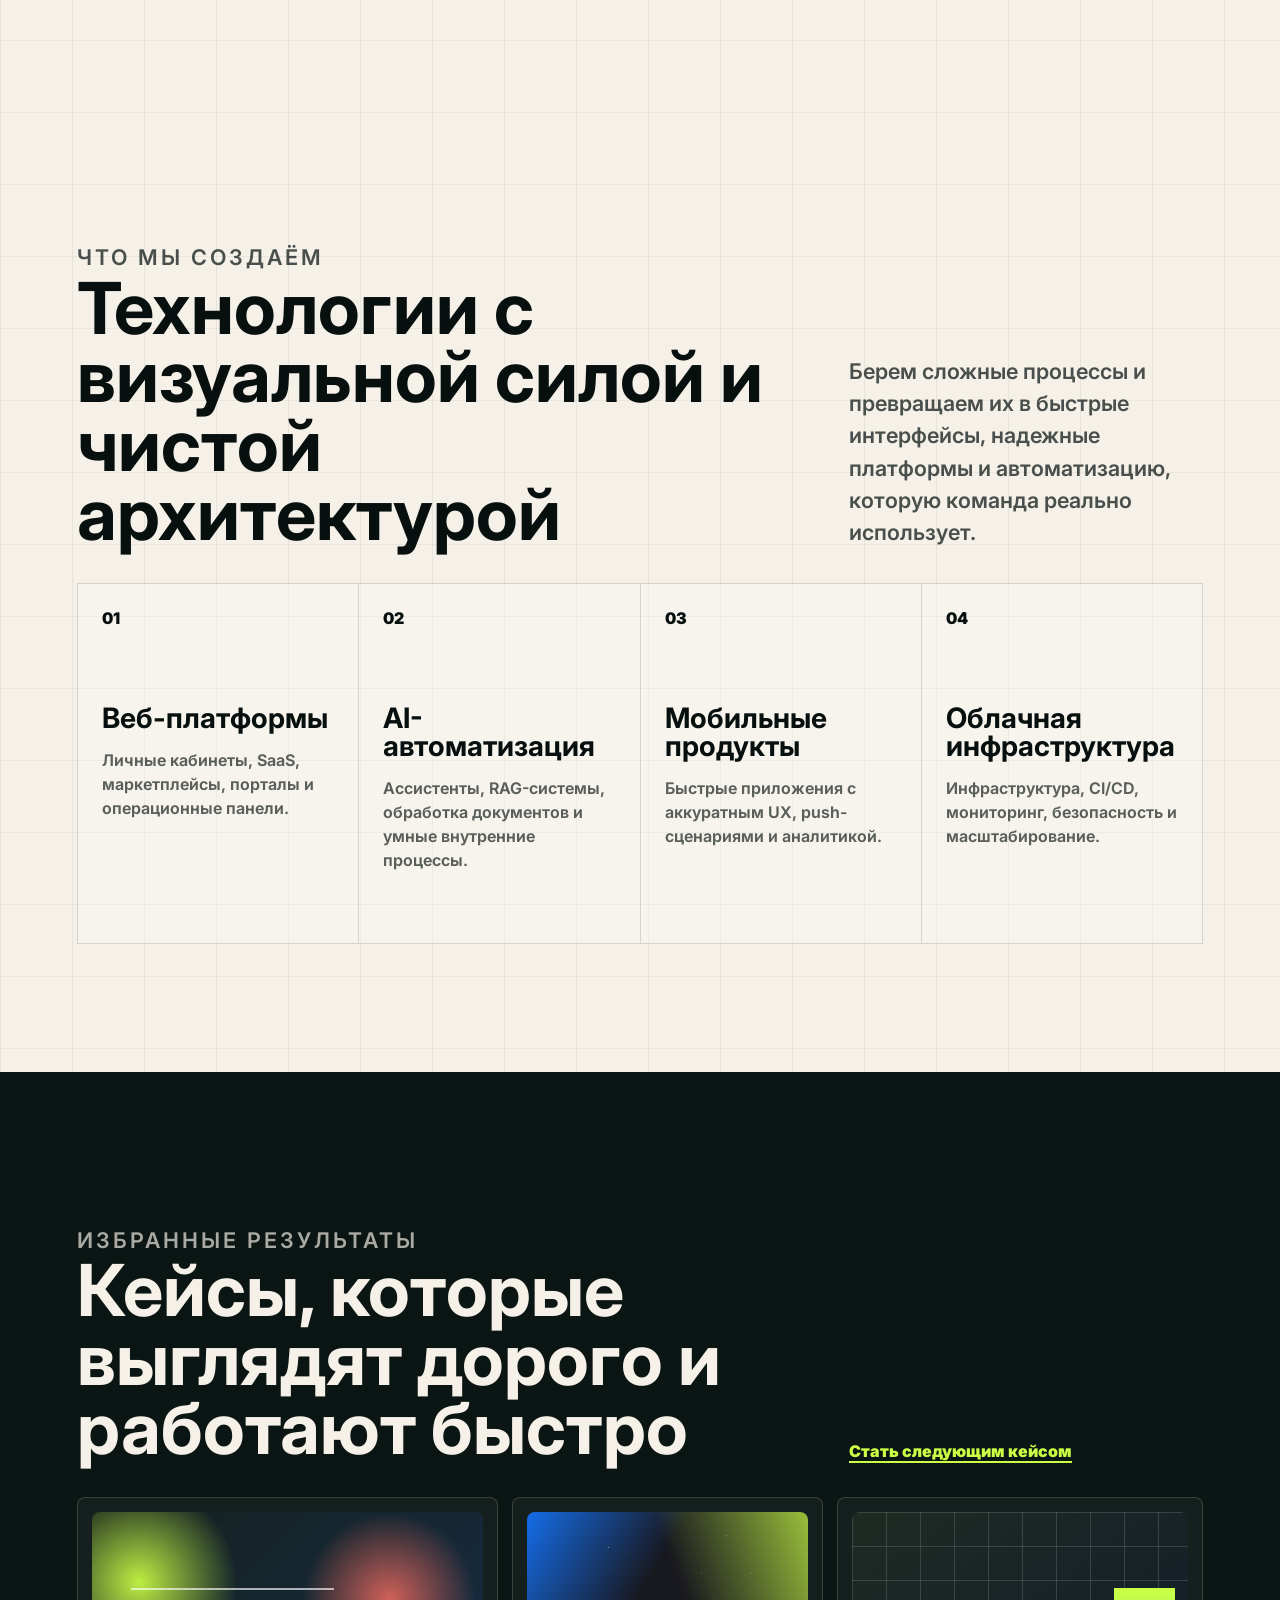
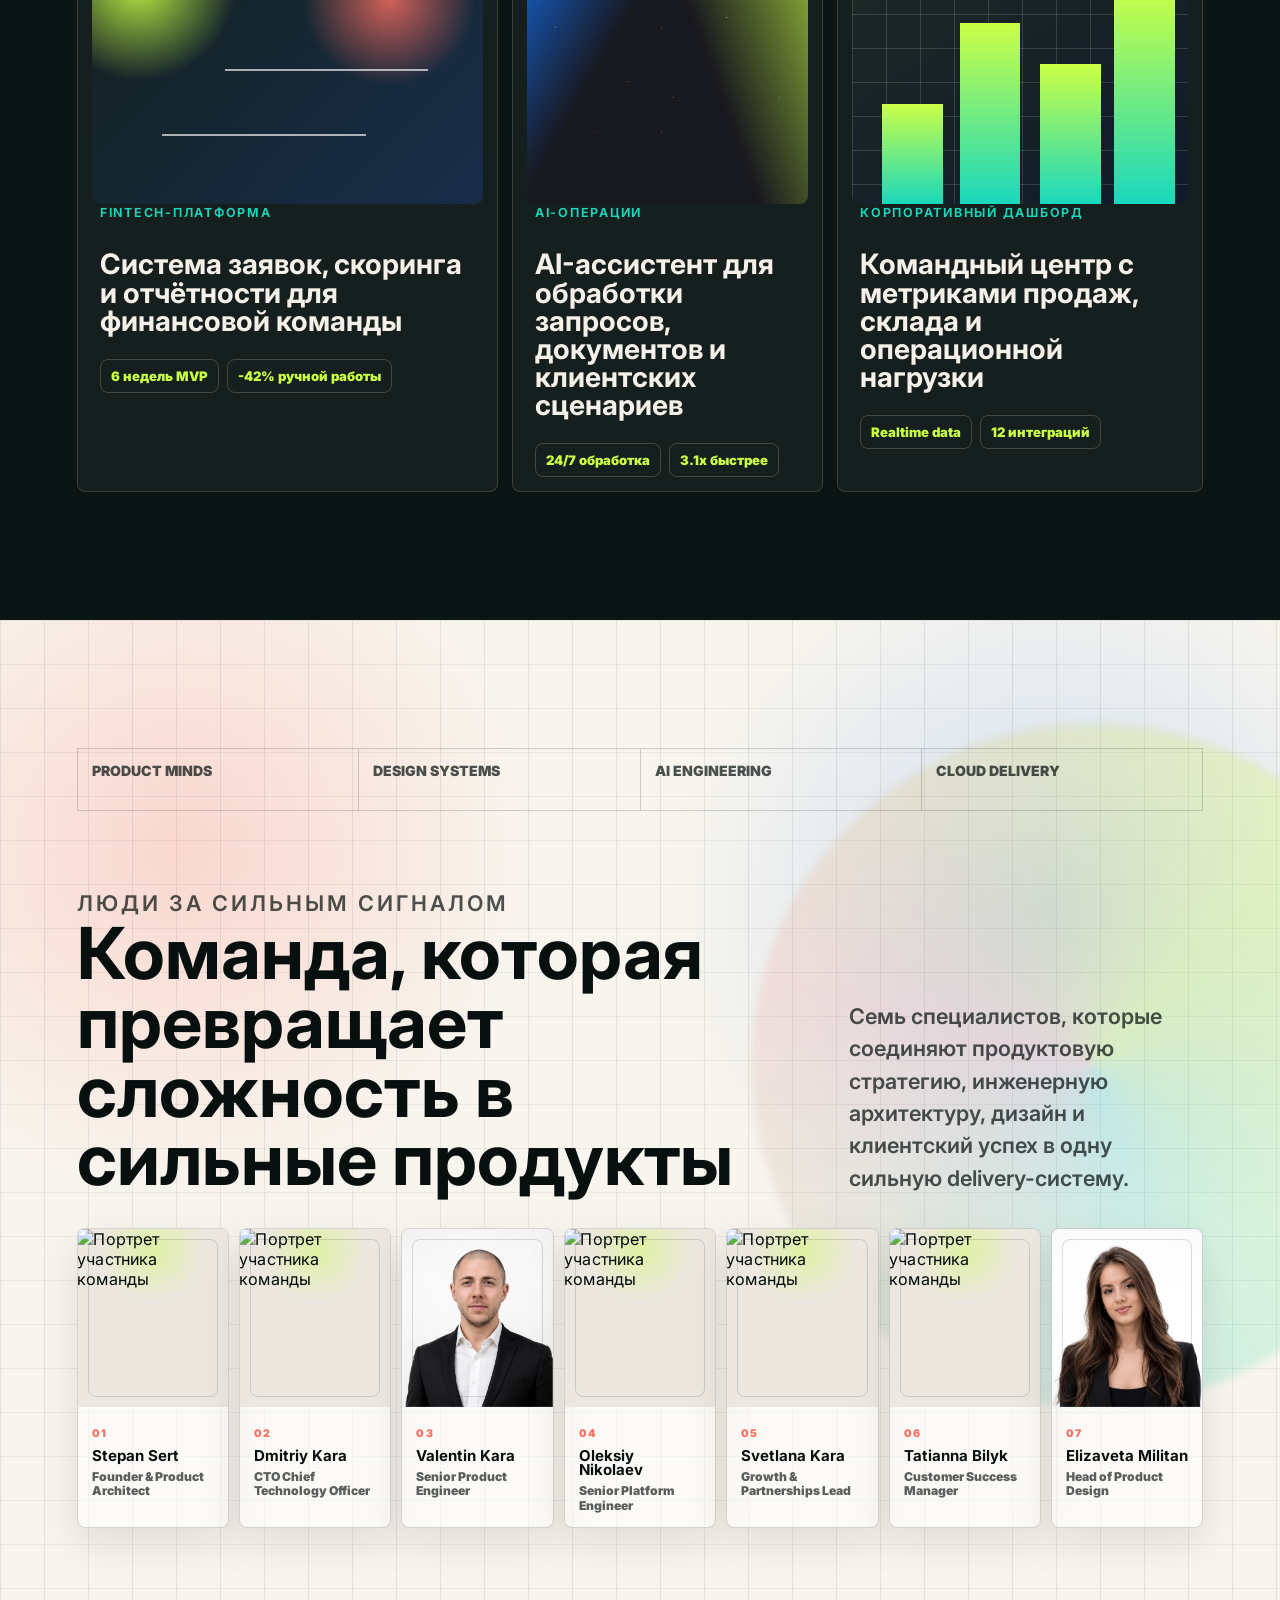
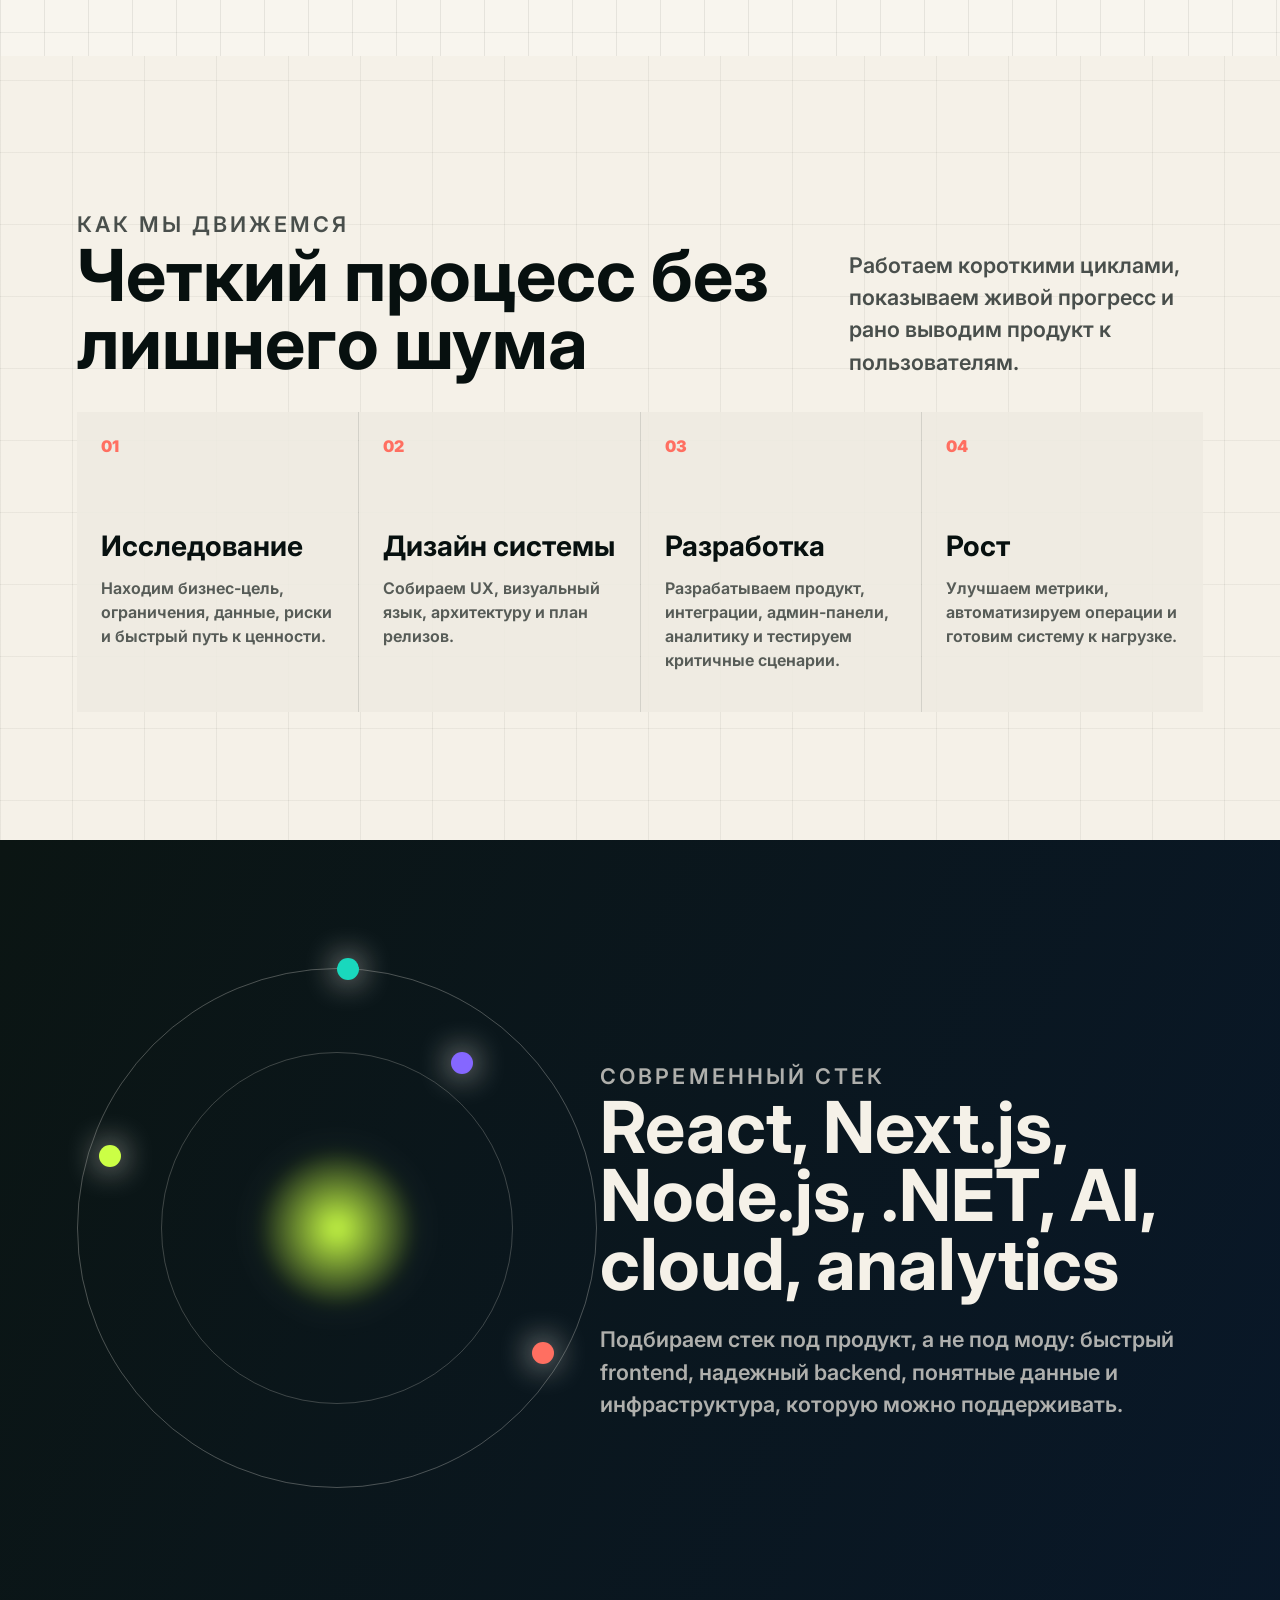
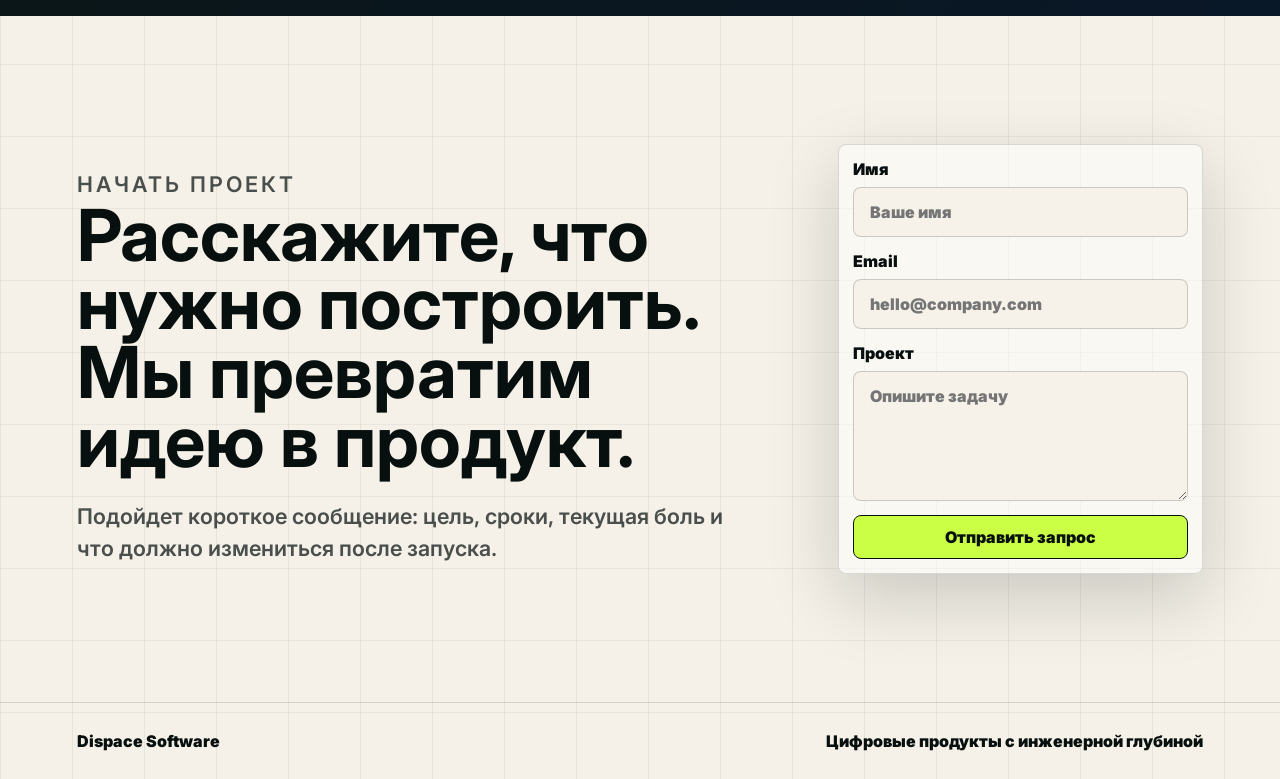
==== commit f560a6b0: "Simplify Casa award proof layout" ====
--- a/index.html
+++ b/index.html
@@ -248,15 +248,12 @@
               живая карта зала, быстрый контроль бронирований и аккуратный digital guest experience.
             </p>
           </div>
-          <div class="proof-story" aria-label="Casa di Fratelli award story">
-            <span>Bulgarian National Hotel and Restaurant Award 2026</span>
-            <strong>Grand Prix Winner</strong>
-            <p>Премиальная ресторанная операционная система для бренда, которому нужен безупречный контроль гостевого опыта.</p>
+          <div class="proof-connector" aria-hidden="true">
+            <span>SM</span>
           </div>
           <div class="proof-award-card" aria-label="Награда Casa di Fratelli">
             <img src="assets/partners/casa-award-2026.png" alt="Bulgarian National Hotel and Restaurant Award 2026 Grand Prix Winner Casa di Fratelli" loading="lazy" decoding="async" />
           </div>
-          <a class="proof-link" href="https://casa-di-fratelli.vercel.app/" target="_blank" rel="noopener">Открыть ресторан</a>
         </div>
       </section>
 
--- a/styles.css
+++ b/styles.css
@@ -637,9 +637,11 @@
 
 .seatmap-proof {
   grid-column: 1 / -1;
-  display: grid;
-  grid-template-columns: minmax(0, 1fr) minmax(260px, 0.58fr) minmax(220px, 0.34fr);
-  gap: clamp(18px, 3vw, 34px);
+  justify-self: center;
+  width: min(100%, 1080px);
+  display: grid;
+  grid-template-columns: minmax(0, 1fr) minmax(80px, 0.16fr) minmax(220px, 0.34fr);
+  gap: clamp(16px, 3vw, 42px);
   align-items: center;
   margin-top: clamp(26px, 5vw, 60px);
   padding: clamp(22px, 4vw, 42px);
@@ -665,9 +667,8 @@
 }
 
 .proof-brand,
-.proof-story,
-.proof-award-card,
-.proof-link {
+.proof-connector,
+.proof-award-card {
   position: relative;
   z-index: 1;
 }
@@ -710,43 +711,47 @@
   font-weight: 650;
 }
 
-.proof-story {
-  display: grid;
-  align-content: center;
-  min-height: 220px;
-  padding: clamp(18px, 2.5vw, 30px);
-  border: 1px solid rgba(239, 194, 119, 0.26);
-  border-radius: 8px;
+.proof-connector {
+  display: grid;
+  min-height: 250px;
+  place-items: center;
+}
+
+.proof-connector::before,
+.proof-connector::after {
+  position: absolute;
+  left: 50%;
+  width: 1px;
+  height: calc(50% - 34px);
+  background: linear-gradient(transparent, rgba(239, 194, 119, 0.72), transparent);
+  content: "";
+}
+
+.proof-connector::before {
+  top: 0;
+}
+
+.proof-connector::after {
+  bottom: 0;
+}
+
+.proof-connector span {
+  display: grid;
+  width: 66px;
+  aspect-ratio: 1;
+  place-items: center;
+  border: 1px solid rgba(239, 194, 119, 0.42);
+  border-radius: 50%;
   background:
-    radial-gradient(circle at 50% 0, rgba(215, 173, 100, 0.22), transparent 54%),
-    linear-gradient(145deg, rgba(239, 194, 119, 0.12), rgba(255, 255, 255, 0.025)),
-    rgba(0, 0, 0, 0.22);
-  box-shadow: inset 0 1px 0 rgba(255, 245, 223, 0.12);
-}
-
-.proof-story span {
+    radial-gradient(circle at 50% 0, rgba(239, 194, 119, 0.2), transparent 62%),
+    rgba(0, 0, 0, 0.24);
   color: #efc277;
-  font-size: 0.74rem;
+  font-size: 0.88rem;
   font-weight: 950;
-  letter-spacing: 0.18em;
-  text-transform: uppercase;
-}
-
-.proof-story strong {
-  display: block;
-  max-width: 360px;
-  margin-top: 16px;
-  color: #fff5df;
-  font-size: clamp(1.8rem, 3vw, 3.15rem);
-  line-height: 1;
-}
-
-.proof-story p {
-  margin: 14px 0 0;
-  color: rgba(255, 245, 223, 0.68);
-  font-size: 0.92rem;
-  font-weight: 650;
-  line-height: 1.5;
+  letter-spacing: 0.12em;
+  box-shadow:
+    0 0 34px rgba(239, 194, 119, 0.12),
+    inset 0 1px 0 rgba(255, 245, 223, 0.16);
 }
 
 .proof-award-card {
@@ -775,32 +780,6 @@
   filter:
     drop-shadow(0 24px 34px rgba(0, 0, 0, 0.38))
     drop-shadow(0 0 26px rgba(239, 194, 119, 0.18));
-}
-
-.proof-link {
-  display: inline-flex;
-  grid-column: 1 / -1;
-  align-self: end;
-  justify-self: end;
-  min-height: 48px;
-  align-items: center;
-  justify-content: center;
-  padding: 0 18px;
-  border: 1px solid rgba(246, 221, 176, 0.22);
-  border-radius: 999px;
-  background: rgba(255, 255, 255, 0.06);
-  color: #fff5df;
-  font-size: 0.85rem;
-  font-weight: 900;
-  text-decoration: none;
-  white-space: nowrap;
-  transition: transform 180ms ease, background 180ms ease, border-color 180ms ease;
-}
-
-.proof-link:hover {
-  transform: translateY(-2px);
-  border-color: rgba(239, 194, 119, 0.6);
-  background: rgba(239, 194, 119, 0.13);
 }
 
 .ticker {
@@ -1598,16 +1577,11 @@
   }
 
   .seatmap-proof {
-    grid-template-columns: 1fr 1fr;
-  }
-
-  .proof-brand,
-  .proof-link {
-    grid-column: 1 / -1;
-  }
-
-  .proof-link {
-    justify-self: start;
+    grid-template-columns: minmax(0, 1fr) 72px minmax(190px, 0.42fr);
+  }
+
+  .proof-connector span {
+    width: 56px;
   }
 
   .macbook {
@@ -1807,11 +1781,11 @@
 
   .seatmap-proof {
     grid-template-columns: 1fr;
-    gap: 12px;
-  }
-
-  .proof-link {
-    justify-self: stretch;
+    gap: 18px;
+  }
+
+  .proof-connector {
+    display: none;
   }
 
   .team-grid {
